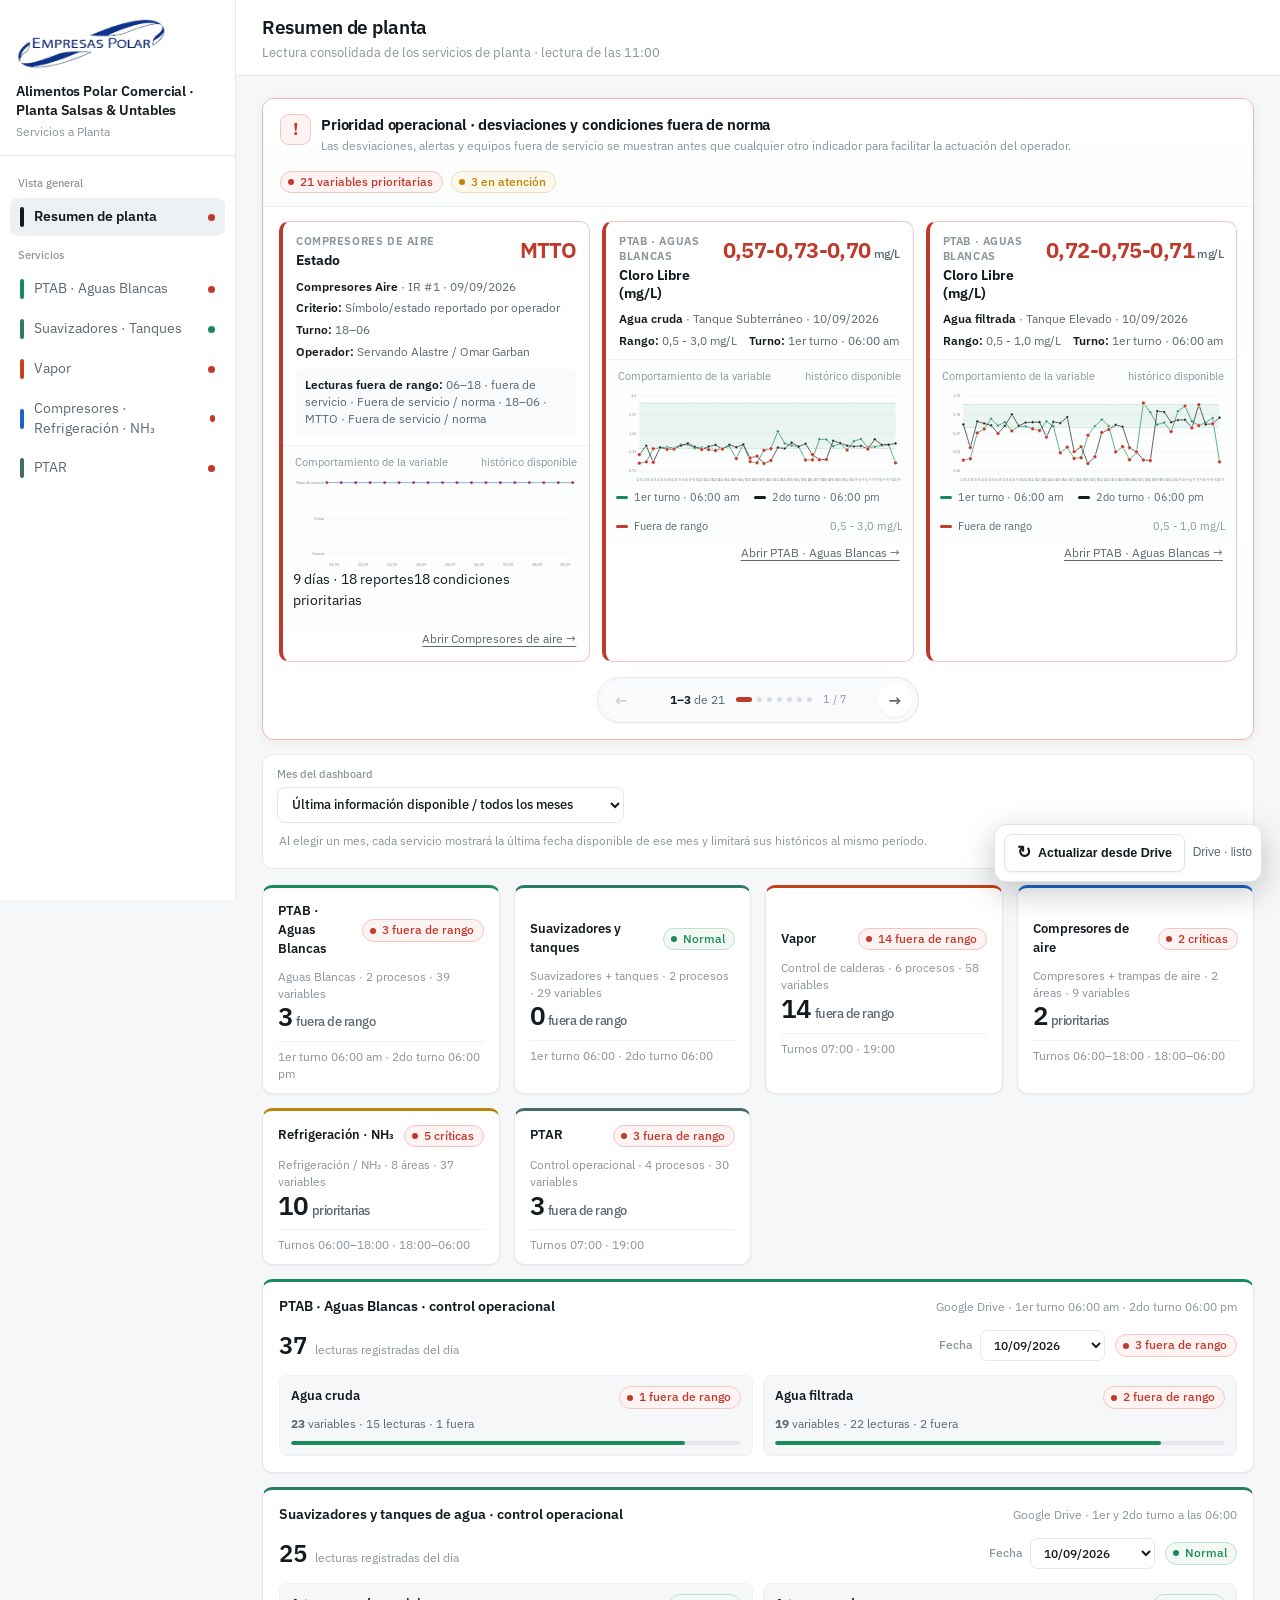
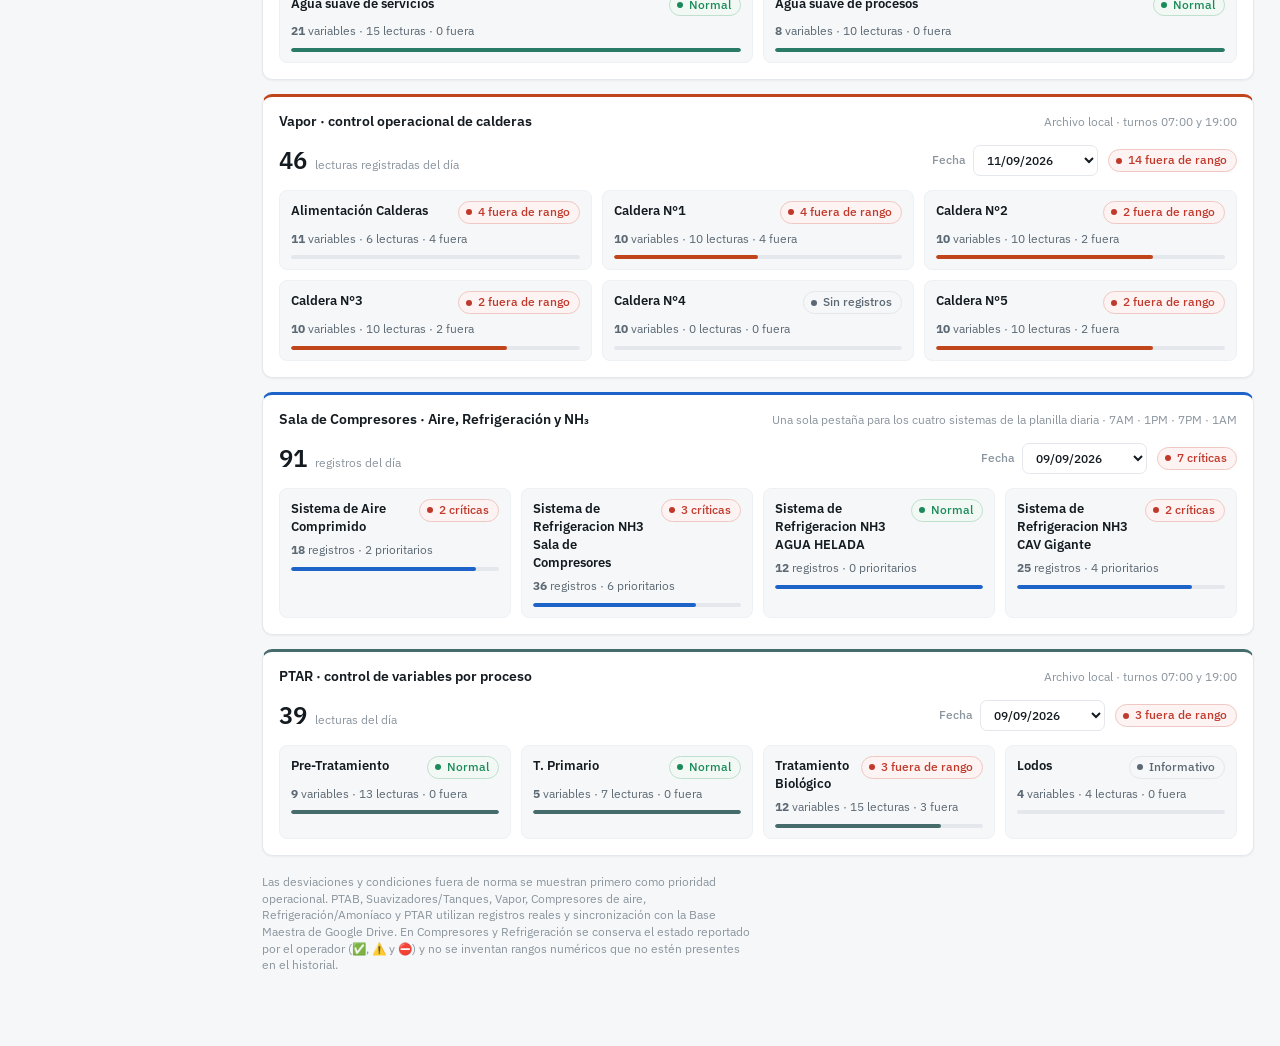
==== index.html @ 93d8f985 "Add files via upload" ====
<!DOCTYPE html>
<html lang="es">
<head>
<meta charset="utf-8">
<meta name="viewport" content="width=device-width, initial-scale=1">
<title>Servicios industriales · Alimentos Polar Planta 2</title>
<link rel="preconnect" href="https://fonts.googleapis.com">
<link rel="preconnect" href="https://fonts.gstatic.com" crossorigin>
<link href="https://fonts.googleapis.com/css2?family=IBM+Plex+Sans:wght@400;500;600;700&display=swap" rel="stylesheet">
<link rel="stylesheet" href="estilos.css?v=20260924-v7">

<style id="drive-refresh-critical">
#drive-refresh-floating{position:fixed!important;right:18px!important;bottom:18px!important;z-index:2147483647!important;display:flex!important;align-items:center!important;gap:8px!important;background:#fff!important;border:1px solid #dfe5ea!important;border-radius:12px!important;padding:9px!important;box-shadow:0 10px 32px rgba(0,0,0,.22)!important;font-family:Arial,sans-serif!important}
#drive-refresh-floating #drive-refresh-btn{display:inline-flex!important;visibility:visible!important;opacity:1!important;align-items:center!important;gap:7px!important;border:1px solid #dfe5ea!important;background:#fff!important;border-radius:8px!important;padding:9px 12px!important;cursor:pointer!important;font-weight:700!important;color:#131A20!important}
#drive-refresh-floating #drive-refresh-status{display:inline-block!important;visibility:visible!important;opacity:1!important;font-size:12px!important;color:#5C6873!important;max-width:220px!important}
@media(max-width:760px){#drive-refresh-floating{right:10px!important;bottom:10px!important}#drive-refresh-floating #drive-refresh-status{display:none!important}}
</style>
</head>
<body>

<div class="app">
  <!-- Riel de navegación -->
  <aside class="rail">
    <div class="brand">
      <img class="logo" src="[data-uri]" alt="Empresas Polar" width="150">
      <div>
        <h1>Alimentos Polar Comercial · Planta Salsas & Untables</h1>
        <p>Servicios a Planta</p>
      </div>
    </div>
    <nav class="nav" role="tablist" aria-label="Servicios de planta">
      <div class="nav-h">Vista general</div>
      <button class="tab" role="tab" id="t-resumen" aria-controls="v-resumen" aria-selected="true" data-tab="resumen" style="--k:#131A20">
        <span class="dot"></span>Resumen de planta<span class="st" data-tabst="resumen"></span>
      </button>
      <div class="nav-h">Servicios</div>
      <button class="tab" role="tab" id="t-ptab" aria-controls="v-ptab" aria-selected="false" data-tab="ptab" style="--k:var(--agua)">
        <span class="dot"></span>PTAB · Aguas Blancas<span class="st" data-tabst="ptab"></span>
      </button>
      <button class="tab" role="tab" id="t-suav" aria-controls="v-suav" aria-selected="false" data-tab="suav" style="--k:var(--suav)">
        <span class="dot"></span>Suavizadores · Tanques<span class="st" data-tabst="suav"></span>
      </button>
      <button class="tab" role="tab" id="t-vapor" aria-controls="v-vapor" aria-selected="false" data-tab="vapor" style="--k:var(--vapor)">
        <span class="dot"></span>Vapor<span class="st" data-tabst="vapor"></span>
      </button>
      <button class="tab" role="tab" id="t-aire" aria-controls="v-aire" aria-selected="false" data-tab="aire" style="--k:var(--aire)">
        <span class="dot"></span>Compresores · Refrigeración · NH₃<span class="st" data-tabst="aire"></span>
      </button>
<button class="tab" role="tab" id="t-ptar" aria-controls="v-ptar" aria-selected="false" data-tab="ptar" style="--k:var(--ptar)">
        <span class="dot"></span>PTAR<span class="st" data-tabst="ptar"></span>
      </button>
    </nav>
  </aside>

  <!-- Contenido -->
  <div class="main">
    <header class="top">
      <div>
        <h2 id="view-title">Resumen de planta</h2>
        <div class="sub" id="view-sub"></div>
      </div>
</header>

    <!-- ======= RESUMEN ======= -->
    <section class="view" id="v-resumen" role="tabpanel" aria-labelledby="t-resumen">
      <div class="priority-zone mb" id="priority-resumen" aria-live="polite"></div>
      <div class="strip mb" id="strip"></div>


      <div class="card mb ptar-summary-card ptab-summary-card">
        <div class="card-h">
          <h3>PTAB · Aguas Blancas · control operacional</h3>
          <span class="note">Google Drive · 1er turno 06:00 am · 2do turno 06:00 pm</span>
        </div>
        <div class="card-b">
          <div class="ptar-summary-top">
            <div>
              <span class="ptar-summary-value tnum" data-ptab-summary-count>—</span>
              <span class="ptar-summary-label">lecturas registradas del día</span>
            </div>
            <div class="ptar-summary-actions">
              <label class="ptar-date-control">Fecha
                <select id="ptab-summary-date-select" aria-label="Fecha PTAB en resumen"></select>
              </label>
              <span class="pill idle" data-ptab-summary-pill><i></i>Sin registros</span>
            </div>
          </div>
          <div class="ptab-summary-grid" id="ptab-resumen-procesos"></div>
        </div>
      </div>


      <div class="card mb ptar-summary-card suav-summary-card">
        <div class="card-h">
          <h3>Suavizadores y tanques de agua · control operacional</h3>
          <span class="note">Google Drive · 1er y 2do turno a las 06:00</span>
        </div>
        <div class="card-b">
          <div class="ptar-summary-top">
            <div>
              <span class="ptar-summary-value tnum" data-suav-summary-count>—</span>
              <span class="ptar-summary-label">lecturas registradas del día</span>
            </div>
            <div class="ptar-summary-actions">
              <label class="ptar-date-control">Fecha
                <select id="suav-summary-date-select" aria-label="Fecha de Suavizadores y Tanques en resumen"></select>
              </label>
              <span class="pill idle" data-suav-summary-pill><i></i>Sin registros</span>
            </div>
          </div>
          <div class="suav-summary-grid" id="suav-resumen-procesos"></div>
        </div>
      </div>

      <div class="card mb ptar-summary-card vapor-summary-card">
        <div class="card-h">
          <h3>Vapor · control operacional de calderas</h3>
          <span class="note">Archivo local · turnos 07:00 y 19:00</span>
        </div>
        <div class="card-b">
          <div class="ptar-summary-top">
            <div>
              <span class="ptar-summary-value tnum" data-vapor-summary-count>—</span>
              <span class="ptar-summary-label">lecturas registradas del día</span>
            </div>
            <div class="ptar-summary-actions">
              <label class="ptar-date-control">Fecha
                <select id="vapor-summary-date-select" aria-label="Fecha de Vapor en resumen"></select>
              </label>
              <span class="pill idle" data-vapor-summary-pill><i></i>Sin registros</span>
            </div>
          </div>
          <div class="vapor-summary-grid" id="vapor-resumen-procesos"></div>
        </div>
      </div>

      <div class="card mb ptar-summary-card wa-summary-card wa-aire-summary">
        <div class="card-h">
          <h3>Sala de Compresores · Aire, Refrigeración y NH₃</h3>
          <span class="note">Una sola pestaña para los cuatro sistemas de la planilla diaria · 7AM · 1PM · 7PM · 1AM</span>
        </div>
        <div class="card-b">
          <div class="ptar-summary-top">
            <div>
              <span class="ptar-summary-value tnum" data-aire-summary-count>—</span>
              <span class="ptar-summary-label">registros del día</span>
            </div>
            <div class="ptar-summary-actions">
              <label class="ptar-date-control">Fecha
                <select id="aire-summary-date-select" aria-label="Fecha de Compresores de aire en resumen"></select>
              </label>
              <span class="pill idle" data-aire-summary-pill><i></i>Sin registros</span>
            </div>
          </div>
          <div class="wa-summary-grid" id="aire-resumen-procesos"></div>
        </div>
      </div>


      <div class="card mb ptar-summary-card">
        <div class="card-h">
          <h3>PTAR · control de variables por proceso</h3>
          <span class="note">Archivo local · turnos 07:00 y 19:00</span>
        </div>
        <div class="card-b">
          <div class="ptar-summary-top">
            <div>
              <span class="ptar-summary-value tnum" data-ptar-summary-count>—</span>
              <span class="ptar-summary-label">lecturas del día</span>
            </div>
            <div class="ptar-summary-actions">
              <label class="ptar-date-control">Fecha
                <select id="ptar-summary-date-select" aria-label="Fecha PTAR en resumen"></select>
              </label>
              <span class="pill idle" data-ptar-summary-pill><i></i>Sin registros</span>
            </div>
          </div>
          <div class="ptar-summary-grid" id="ptar-resumen-procesos"></div>
        </div>
      </div>


      <p class="foot-note">Las desviaciones y condiciones fuera de norma se muestran primero como prioridad operacional. PTAB, Suavizadores/Tanques, Vapor, Compresores de aire, Refrigeración/Amoníaco y PTAR utilizan registros reales y sincronización con la Base Maestra de Google Drive. En Compresores y Refrigeración se conserva el estado reportado por el operador (✅, ⚠️ y ⛔) y no se inventan rangos numéricos que no estén presentes en el historial.</p>
    </section>

    <!-- ======= PTAB · AGUAS BLANCAS ======= -->
    <section class="view ptab-real-theme" id="v-ptab" role="tabpanel" aria-labelledby="t-ptab" hidden>
      <div class="priority-zone mb" id="priority-ptab" aria-live="polite"></div>

      <div class="ptar-date-strip mb">
        <label class="ptar-date-control">Fecha a visualizar
          <select id="ptab-date-select" aria-label="Fecha de operación PTAB"></select>
        </label>
        <label class="ptab-file-btn" for="ptab-excel-input">Cargar Excel PTAB</label>
        <input id="ptab-excel-input" type="file" accept=".xlsx,application/vnd.openxmlformats-officedocument.spreadsheetml.sheet" hidden>
      </div>

      <div class="ptar-kpi-grid mb" id="ptab-kpis-proceso"></div>

      <div class="ptar-history-intro mb">
        <div>
          <h3>Gráficas de PTAB por proceso, equipo y variable</h3>
          <p>La lectura diaria utiliza la fecha seleccionada. El histórico muestra todos los días disponibles para Agua cruda y Agua filtrada. Cuando una celda contiene varias lecturas de cloro, la tabla conserva la serie original y la gráfica utiliza su promedio.</p>
        </div>
        <span class="ptar-history-key"><i></i>Fuera de rango</span>
      </div>

      <div class="ptar-chart-process-list mb" id="ptab-graficas-procesos"></div>

      <div class="grid g-2 mb">
        <div class="card">
          <div class="card-h">
            <h3>Desviaciones del día seleccionado</h3>
            <span class="note" id="ptab-desv-count">—</span>
          </div>
          <div class="card-b" id="ptab-desviaciones"></div>
        </div>
      </div>

      <div class="ptar-process-list" id="ptab-procesos"></div>
    </section>

    <!-- ======= SUAVIZADORES Y TANQUES DE AGUA ======= -->
    <section class="view suav-theme" id="v-suav" role="tabpanel" aria-labelledby="t-suav" hidden>
      <div class="priority-zone mb" id="priority-suav" aria-live="polite"></div>
      <div class="suav-date-strip mb">
        <label class="ptar-date-control">Fecha a visualizar
          <select id="suav-date-select" aria-label="Fecha de operación Suavizadores y Tanques"></select>
        </label>
        <label class="suav-file-btn" for="suav-excel-input">Cargar Excel Suavizadores</label>
        <input id="suav-excel-input" type="file" accept=".xlsx,application/vnd.openxmlformats-officedocument.spreadsheetml.sheet" hidden>
      </div>

      <div class="suav-kpi-grid mb" id="suav-kpis-proceso"></div>

      <div class="ptar-history-intro mb">
        <div>
          <h3>Gráficas de suavizadores y tanques por proceso, equipo y variable</h3>
          <p>La lectura diaria usa la fecha seleccionada. El histórico muestra todos los días con registro del archivo. Para lecturas múltiples de pH o ClO₂, la gráfica utiliza el promedio y la tabla conserva los valores originales.</p>
        </div>
        <span class="ptar-history-key"><i></i>Fuera de rango</span>
      </div>
      <div class="ptar-chart-process-list mb" id="suav-graficas-procesos"></div>

      <div class="grid g-2 mb">
        <div class="card">
          <div class="card-h">
            <h3>Desviaciones del día seleccionado</h3>
            <span class="note" id="suav-desv-count">—</span>
          </div>
          <div class="card-b" id="suav-desviaciones"></div>
        </div>
      </div>

      <div class="ptar-process-list" id="suav-procesos"></div>
    </section>


    <!-- ======= VAPOR ======= -->
    <section class="view vapor-theme" id="v-vapor" role="tabpanel" aria-labelledby="t-vapor" hidden>
      <div class="priority-zone mb" id="priority-vapor" aria-live="polite"></div>
      <div class="vapor-date-strip mb">
        <label class="ptar-date-control">Fecha a visualizar
          <select id="vapor-date-select" aria-label="Fecha de operación Vapor"></select>
        </label>
        <label class="vapor-file-btn" for="vapor-excel-input">Cargar Excel Vapor</label>
        <input id="vapor-excel-input" type="file" accept=".xlsx,application/vnd.openxmlformats-officedocument.spreadsheetml.sheet" hidden>
      </div>

      <div class="vapor-kpi-grid mb" id="vapor-kpis-proceso"></div>

      <div class="vapor-history-intro mb">
        <div>
          <h3>Gráficas de Vapor por proceso y variable</h3>
          <p>La lectura diaria usa la fecha seleccionada. El histórico muestra los registros reales disponibles del 08/09/2026 y 09/09/2026, con las desviaciones resaltadas.</p>
        </div>
        <span class="vapor-history-key"><i></i>Fuera de rango</span>
      </div>
      <div class="ptar-chart-process-list mb" id="vapor-graficas-procesos"></div>

      <div class="grid g-2 mb">
        <div class="card">
          <div class="card-h">
            <h3>Desviaciones del día seleccionado</h3>
            <span class="note" id="vapor-desv-count">—</span>
          </div>
          <div class="card-b" id="vapor-desviaciones"></div>
        </div>
      </div>

      <div class="ptar-process-list" id="vapor-procesos"></div>
    </section>


    <!-- ======= COMPRESORES DE AIRE ======= -->
    <section class="view wa-theme wa-aire-theme" id="v-aire" role="tabpanel" aria-labelledby="t-aire" hidden>
      <div class="priority-zone mb" id="priority-aire" aria-live="polite"></div>

      <div class="ptar-date-strip mb">
        <label class="ptar-date-control">Fecha a visualizar
          <select id="aire-date-select" aria-label="Fecha de reportes de Compresores de aire"></select>
        </label>
        <label class="wa-file-btn wa-aire-file-btn" for="aire-excel-input">Añadir planilla Sala de Compresores</label>
        <input id="aire-excel-input" type="file" accept=".xlsx,application/vnd.openxmlformats-officedocument.spreadsheetml.sheet" hidden>
      </div>

      <div class="ptar-kpi-grid mb" id="aire-kpis-proceso"></div>

      <div class="ptar-history-intro mb">
        <div>
          <h3>Sala de Compresores · comportamiento operacional</h3>
          <p>La misma planilla diaria alimenta cuatro sistemas: Sistema de Aire Comprimido, Sistema de Refrigeracion NH3 Sala de Compresores, Sistema de Refrigeracion NH3 AGUA HELADA y Sistema de Refrigeracion NH3 CAV Gigante. Todos se muestran aquí dentro de una sola pestaña.</p>
        </div>
        <span class="wa-history-key"><i class="ok"></i>Normal <i class="warn"></i>Alerta <i class="crit"></i>Fuera de servicio</span>
      </div>

      <div class="ptar-chart-process-list mb" id="aire-graficas-procesos"></div>

      <div class="grid g-2 mb">
        <div class="card">
          <div class="card-h">
            <h3>Desviaciones del día seleccionado</h3>
            <span class="note" id="aire-desv-count">—</span>
          </div>
          <div class="card-b" id="aire-desviaciones"></div>
        </div>
      </div>

      <div class="ptar-process-list" id="aire-procesos"></div>
    </section>

    <!-- ======= REFRIGERACIÓN Y AMONÍACO ======= -->
    <section class="view wa-theme wa-frio-theme" id="v-frio" role="tabpanel" aria-labelledby="t-aire" hidden>
      <div class="priority-zone mb" id="priority-frio" aria-live="polite"></div>

      <div class="ptar-date-strip mb">
        <label class="ptar-date-control">Fecha a visualizar
          <select id="frio-date-select" aria-label="Fecha de reportes de Refrigeración y amoníaco"></select>
        </label>
</div>

      <div class="ptar-kpi-grid mb" id="frio-kpis-proceso"></div>

      <div class="ptar-history-intro mb">
        <div>
          <h3>Refrigeración y amoníaco · comportamiento operacional</h3>
          <p>Incluye Compresores NH₃, Banco de Hielo, Cavas, Cava Gigante, Fraccionamiento, UMAS Margarina, Condensadores/Evaporativos e inventario de NH₃ en cilindros. Los estados de atención se conservan tal como fueron reportados por los operadores. Los reportes sin fecha operativa exacta se conservan en el Excel fuente, pero no se ubican en la línea temporal del dashboard.</p>
        </div>
        <span class="wa-history-key"><i class="ok"></i>Normal <i class="warn"></i>Alerta <i class="crit"></i>Fuera de servicio</span>
      </div>

      <div class="ptar-chart-process-list mb" id="frio-graficas-procesos"></div>

      <div class="grid g-2 mb">
        <div class="card">
          <div class="card-h">
            <h3>Desviaciones del día seleccionado</h3>
            <span class="note" id="frio-desv-count">—</span>
          </div>
          <div class="card-b" id="frio-desviaciones"></div>
        </div>
      </div>

      <div class="ptar-process-list" id="frio-procesos"></div>
    </section>

    <!-- ======= PTAR ======= -->
    <section class="view ptar-theme" id="v-ptar" role="tabpanel" aria-labelledby="t-ptar" hidden>
      <div class="priority-zone mb" id="priority-ptar" aria-live="polite"></div>
      <div class="ptar-date-strip mb">
        <label class="ptar-date-control">Fecha a visualizar
          <select id="ptar-date-select" aria-label="Fecha de operación PTAR"></select>
        </label>
        <label class="ptar-file-btn" for="ptar-excel-input">Cargar Excel PTAR</label>
        <input id="ptar-excel-input" type="file" accept=".xlsx,application/vnd.openxmlformats-officedocument.spreadsheetml.sheet" hidden>
      </div>

      <div class="ptar-kpi-grid mb" id="ptar-kpis-proceso"></div>

      <div class="ptar-history-intro mb">
        <div>
          <h3>Gráficas de PTAR por proceso y variable</h3>
          <p>La lectura diaria usa la fecha seleccionada. Debajo, cada variable posee su propia gráfica con todos los días en los que existe registro en el archivo.</p>
        </div>
        <span class="ptar-history-key"><i></i>Fuera de rango</span>
      </div>
      <div class="ptar-chart-process-list mb" id="ptar-graficas-procesos"></div>

      <div class="grid g-2 mb">
        <div class="card">
          <div class="card-h">
            <h3>Desviaciones del día seleccionado</h3>
            <span class="note" id="ptar-desv-count">—</span>
          </div>
          <div class="card-b" id="ptar-desviaciones"></div>
        </div>
      </div>

      <div class="ptar-process-list" id="ptar-procesos"></div>
    </section>
  </div>
</div>


<!-- Botón fijo: fuera de .top-r porque .top-r está oculto por diseño -->
<div id="drive-refresh-floating" aria-label="Sincronización Google Drive">
  <button type="button" id="drive-refresh-btn" class="drive-refresh-btn" title="Volver a leer todos los servicios desde Google Drive">
    <span class="drive-refresh-icon" aria-hidden="true">↻</span>
    <span class="drive-refresh-label">Actualizar desde Drive</span>
  </button>
  <span id="drive-refresh-status" class="drive-refresh-status" aria-live="polite">Drive · listo</span>
</div>
<script src="aire_fallback.js?v=20260924-v7"></script>
<script src="nh3_fallback.js?v=20260924-v7"></script>
<script src="ptab_fallback.js?v=20260924-v7"></script>
<script src="ptar_fallback.js?v=20260924-v7"></script>
<script src="vapor_fallback.js?v=20260924-v7"></script>
<script src="suav_fallback.js?v=20260924-v7"></script>
<script src="config.js?v=20260924-v7"></script>
<script src="app.js?v=20260924-v7"></script>
</body>
</html>
---- estilos.css ----
/* =========================================================
   Dashboard de servicios industriales · hoja de estilos
   ========================================================= */
:root{
  --canvas:#F5F7F8;
  --panel:#FFFFFF;
  --ink:#131A20;
  --ink-2:#5C6873;
  --ink-3:#8B959E;
  --line:#E4E8EC;
  --line-2:#EEF1F4;

  /* Acentos por servicio: código de identificación de tuberías */
  --agua:#1B8A5A;
  --suav:#2A7A68;
  --vapor:#C0451B;
  --aire:#1E63C8;
  --nh3:#B8860B;
  --ptar:#456B6B;

  --ok:#1B8A5A;
  --warn:#C08307;
  --crit:#C0392B;

  --r:10px;
  --sh:0 1px 2px rgba(19,26,32,.05);
}

*{box-sizing:border-box}
html,body{margin:0;padding:0}
body{
  background:var(--canvas);
  color:var(--ink);
  font-family:'IBM Plex Sans',-apple-system,BlinkMacSystemFont,'Segoe UI',Roboto,Helvetica,Arial,sans-serif;
  font-size:14px;
  line-height:1.45;
  -webkit-font-smoothing:antialiased;
}
button{font:inherit;color:inherit}
table{border-collapse:collapse;width:100%}
.tnum{font-variant-numeric:tabular-nums}

/* ---------- Estructura ---------- */
.app{display:grid;grid-template-columns:236px 1fr;min-height:100vh}

.rail{
  background:var(--panel);
  border-right:1px solid var(--line);
  display:flex;flex-direction:column;
  position:sticky;top:0;height:100vh;
}
.brand{padding:18px 16px 15px;border-bottom:1px solid var(--line)}
.brand h1{margin:0;font-size:13.5px;font-weight:600;letter-spacing:-.005em}
.brand p{margin:2px 0 0;font-size:12px;color:var(--ink-3)}
.logo{display:block;width:150px;max-width:100%;height:auto;margin-bottom:13px}
.mark{display:flex;align-items:center;gap:9px;margin-bottom:9px}
.mark span{width:9px;height:9px;border-radius:2px;display:block}
.mark span:nth-child(1){background:var(--agua)}
.mark span:nth-child(2){background:var(--vapor)}
.mark span:nth-child(3){background:var(--aire)}
.mark span:nth-child(4){background:var(--nh3)}
.mark span:nth-child(5){background:var(--ptar)}

.nav{padding:10px 10px 16px;overflow-y:auto;flex:1}
.nav-h{font-size:11px;color:var(--ink-3);padding:10px 8px 6px;font-weight:500}
.tab{
  width:100%;display:flex;align-items:center;gap:10px;
  padding:9px 10px;margin-bottom:2px;
  background:none;border:0;border-radius:8px;cursor:pointer;
  text-align:left;font-size:13.5px;color:var(--ink-2);
}
.tab:hover{background:var(--line-2);color:var(--ink)}
.tab[aria-selected="true"]{background:#EDF1F4;color:var(--ink);font-weight:600}
.tab .dot{width:4px;height:20px;border-radius:2px;background:var(--k,#C9CFD5);flex:0 0 auto}
.tab .st{margin-left:auto;width:7px;height:7px;border-radius:50%;background:var(--ok)}
.tab .st.warn{background:var(--warn)}
.tab .st.crit{background:var(--crit)}
.tab .st.idle{background:var(--ink-3)}
.tab:focus-visible{outline:2px solid var(--aire);outline-offset:2px}

.rail-foot{padding:12px 16px;border-top:1px solid var(--line);font-size:11.5px;color:var(--ink-3)}

.main{min-width:0}
.top{
  background:var(--panel);border-bottom:1px solid var(--line);
  padding:14px 26px;display:flex;align-items:center;gap:16px;flex-wrap:wrap;
  position:sticky;top:0;z-index:20;
}
.top h2{margin:0;font-size:19px;font-weight:600;letter-spacing:-.015em}
.top .sub{font-size:12.5px;color:var(--ink-3);margin-top:1px}
.top-r{margin-left:auto;display:flex;align-items:center;gap:12px;flex-wrap:wrap}

/* Selector de ronda */
.rondas{display:flex;background:var(--canvas);border:1px solid var(--line);border-radius:9px;padding:3px}
.rondas[hidden]{display:none}
.rondas button{
  background:none;border:0;padding:6px 14px;border-radius:6px;cursor:pointer;
  font-size:13px;color:var(--ink-2);display:flex;flex-direction:column;align-items:center;line-height:1.2;
}
.rondas button b{font-weight:600;font-variant-numeric:tabular-nums}
.rondas button span{font-size:10.5px;color:var(--ink-3)}
.rondas button[aria-pressed="true"]{background:var(--panel);color:var(--ink);box-shadow:var(--sh)}
.rondas button[aria-pressed="true"] span{color:var(--ink-2)}
.rondas button:focus-visible{outline:2px solid var(--aire);outline-offset:1px}
.stamp{font-size:12px;color:var(--ink-3);max-width:190px}

.view{padding:22px 26px 60px;max-width:1560px}
.view[hidden]{display:none}

/* ---------- Piezas ---------- */
.card{background:var(--panel);border:1px solid var(--line);border-radius:var(--r);box-shadow:var(--sh)}
.card-h{padding:14px 16px 0;display:flex;align-items:baseline;gap:10px;flex-wrap:wrap}
.card-h h3{margin:0;font-size:14px;font-weight:600}
.card-h .note{font-size:12px;color:var(--ink-3);margin-left:auto}
.card-b{padding:12px 16px 16px}

.grid{display:grid;gap:14px}
.g-kpi{grid-template-columns:repeat(auto-fit,minmax(186px,1fr))}
.g-2{grid-template-columns:repeat(auto-fit,minmax(380px,1fr))}
.g-3{grid-template-columns:repeat(auto-fit,minmax(300px,1fr))}
.g-side{grid-template-columns:minmax(0,2fr) minmax(300px,1fr)}
@media (max-width:1080px){.g-side{grid-template-columns:1fr}}
.mb{margin-bottom:14px}

/* Tira de servicios */
.strip{display:grid;grid-template-columns:repeat(auto-fit,minmax(212px,1fr));gap:14px}
.svc{background:var(--panel);border:1px solid var(--line);border-radius:var(--r);box-shadow:var(--sh);
  padding:14px 15px 10px;border-top:3px solid var(--k);cursor:pointer;text-align:left;width:100%}
.svc:hover{border-color:#D3DAE0}
.svc:focus-visible{outline:2px solid var(--aire);outline-offset:2px}
.svc .n{display:flex;align-items:center;gap:8px;font-size:13px;font-weight:600}
.svc .lbl{font-size:11.5px;color:var(--ink-3);margin:10px 0 0}
.svc .v{font-size:26px;font-weight:600;letter-spacing:-.02em;line-height:1.15}
.svc .v small{font-size:12.5px;font-weight:500;color:var(--ink-2);margin-left:3px}
.svc .spark{margin-top:6px;height:34px}
.svc .svc-meta{margin-top:9px;font-size:11.5px;color:var(--ink-3);border-top:1px solid var(--line-2);padding-top:7px}

/* KPI */
.kpi{background:var(--panel);border:1px solid var(--line);border-radius:var(--r);padding:13px 14px;box-shadow:var(--sh)}
.kpi .lbl{font-size:12px;color:var(--ink-2);display:flex;align-items:center;gap:7px;min-height:34px}
.kpi .v{font-size:24px;font-weight:600;letter-spacing:-.02em;margin-top:4px}
.kpi .v small{font-size:12px;font-weight:500;color:var(--ink-2);margin-left:4px}
.kpi .rng{font-size:11.5px;color:var(--ink-3);margin-top:3px}
.kpi .delta{font-size:11.5px;margin-top:6px;padding-top:6px;border-top:1px solid var(--line-2);color:var(--ink-2)}
.kpi .delta b{font-weight:600;font-variant-numeric:tabular-nums}
.kpi .delta.up b{color:var(--vapor)}
.kpi .delta.down b{color:var(--aire)}

.pill{display:inline-flex;align-items:center;gap:6px;font-size:11.5px;font-weight:500;
  padding:2px 9px 2px 7px;border-radius:999px;border:1px solid;white-space:nowrap}
.pill i{width:6px;height:6px;border-radius:50%;background:currentColor;display:block}
.pill.ok{color:var(--ok);border-color:#BFE0CE;background:#F2F9F5}
.pill.warn{color:var(--warn);border-color:#EBDCB4;background:#FDF8EC}
.pill.crit{color:var(--crit);border-color:#EFC8C3;background:#FDF3F2}
.pill.idle{color:var(--ink-2);border-color:var(--line);background:var(--canvas)}

/* Gráficas */
.chart{position:relative;width:100%}
.chart svg{display:block;width:100%}
.tip{position:absolute;pointer-events:none;background:var(--panel);border:1px solid var(--line);
  border-radius:8px;box-shadow:0 6px 18px rgba(19,26,32,.11);padding:8px 10px;font-size:12px;
  opacity:0;transition:opacity .1s;min-width:132px;z-index:5}
.tip .t{color:var(--ink-3);font-size:11px;margin-bottom:4px}
.tip .r{display:flex;align-items:center;gap:7px;justify-content:space-between}
.tip .r b{font-weight:600;font-variant-numeric:tabular-nums}
.tip .r span{display:flex;align-items:center;gap:6px;color:var(--ink-2)}
.tip .r i{width:7px;height:2.5px;border-radius:2px;display:block}
.legend{display:flex;gap:14px;flex-wrap:wrap;font-size:12px;color:var(--ink-2);padding:2px 0 8px}
.legend i{width:10px;height:3px;border-radius:2px;display:inline-block;margin-right:6px;vertical-align:middle}

/* Tablas */
.tbl{font-size:13px}
.tbl th{text-align:left;font-weight:500;color:var(--ink-3);font-size:11.5px;
  padding:0 10px 8px 0;border-bottom:1px solid var(--line)}
.tbl th.num{text-align:right;padding-right:0}
.tbl td{padding:10px 10px 10px 0;border-bottom:1px solid var(--line-2)}
.tbl tr:last-child td{border-bottom:0}
.tbl td:first-child{font-weight:600}
.tbl .num{text-align:right;padding-right:0;font-variant-numeric:tabular-nums}

/* Alarmas */
.alarm{display:flex;gap:11px;padding:11px 0;border-bottom:1px solid var(--line-2);align-items:flex-start}
.alarm:last-child{border-bottom:0}
.alarm .bar{width:3px;border-radius:2px;background:var(--k);align-self:stretch;flex:0 0 auto}
.alarm .msg{font-size:13px}
.alarm .meta{font-size:11.5px;color:var(--ink-3);margin-top:2px}
.alarm time{margin-left:auto;font-size:11.5px;color:var(--ink-3);white-space:nowrap;padding-left:8px}
.empty{padding:22px 0;text-align:center;color:var(--ink-3);font-size:13px}

/* Detectores NH3 */
.det{display:grid;grid-template-columns:repeat(auto-fit,minmax(158px,1fr));gap:10px}
.sensor{border:1px solid var(--line);border-radius:8px;padding:11px 12px;background:var(--panel)}
.sensor .n{display:flex;align-items:center;gap:8px}
.sensor .n strong{font-size:12.5px}
.sensor .loc{font-size:12px;color:var(--ink-2);min-height:32px}
.sensor .ppm{font-size:21px;font-weight:600;letter-spacing:-.02em}
.sensor .ppm small{font-size:11.5px;color:var(--ink-2);font-weight:500;margin-left:3px}
.sensor .bar{height:4px;border-radius:2px;background:var(--line);margin-top:8px;overflow:hidden}
.sensor .bar i{display:block;height:100%;background:var(--ok);border-radius:2px}
.sensor.warn .bar i{background:var(--warn)}
.sensor.crit{border-color:#EFC8C3;background:#FDF7F6}
.sensor.crit .bar i{background:var(--crit)}
.thr{font-size:11.5px;color:var(--ink-3);margin-top:10px}

/* Líneas de producción */
.line-row{display:flex;align-items:center;gap:12px;padding:12px 0;border-bottom:1px solid var(--line-2)}
.line-row:last-child{border-bottom:0}
.line-row .nm{font-weight:600;font-size:13.5px;min-width:118px}
.line-row .meter{flex:1;height:6px;background:var(--line-2);border-radius:3px;overflow:hidden;min-width:80px}
.line-row .meter i{display:block;height:100%;background:var(--ink);border-radius:3px}
.line-row .pc{font-size:13px;font-variant-numeric:tabular-nums;min-width:44px;text-align:right}

.foot-note{font-size:11.5px;color:var(--ink-3);margin-top:18px;max-width:70ch}


/* ---------- PTAR · control por procesos ---------- */
.ptar-summary-card{border-top:3px solid var(--ptar)}
.ptar-summary-top{display:flex;align-items:center;gap:14px;justify-content:space-between;margin-bottom:12px}
.ptar-summary-value{font-size:24px;font-weight:600;letter-spacing:-.02em}
.ptar-summary-label{font-size:12px;color:var(--ink-3);margin-left:6px}
.ptar-summary-grid{display:grid;grid-template-columns:repeat(4,minmax(150px,1fr));gap:10px}
.ptar-summary-process{border:1px solid var(--line-2);border-radius:8px;padding:10px 11px;background:var(--canvas)}
.ptar-summary-process-h{display:flex;align-items:flex-start;gap:8px;justify-content:space-between}
.ptar-summary-process-h strong{font-size:12.5px;font-weight:600}
.ptar-summary-process-v{font-size:11.5px;color:var(--ink-2);margin-top:7px}
.ptar-progress{height:4px;background:var(--line);border-radius:3px;overflow:hidden;margin-top:8px}
.ptar-progress i{display:block;height:100%;background:var(--ptar);border-radius:3px}

.g-4{grid-template-columns:repeat(4,minmax(180px,1fr))}
.ptar-meta-grid{display:grid;grid-template-columns:repeat(4,minmax(150px,1fr));gap:10px}
.ptar-meta{border-right:1px solid var(--line-2);padding:4px 12px}
.ptar-meta:first-child{padding-left:0}
.ptar-meta:last-child{border-right:0}
.ptar-meta b{display:block;font-size:25px;line-height:1.15;letter-spacing:-.02em;font-weight:600}
.ptar-meta span{display:block;font-size:11.5px;color:var(--ink-3);margin-top:3px}
.ptar-process-kpi .ptar-progress{margin-top:10px}
.ptar-process-list{display:grid;gap:14px}
.ptar-process-card{overflow:hidden}
.ptar-process-card .card-h{padding-bottom:12px;border-bottom:1px solid var(--line-2)}
.ptar-process-card .card-h .pill{margin-left:0}
.ptar-table-wrap{overflow-x:auto;padding-top:0}
.ptar-table{min-width:820px}
.ptar-table th{white-space:nowrap;padding-top:12px}
.ptar-table td{vertical-align:top}
.ptar-table td:first-child{font-weight:400}
.ptar-table .ptar-puesto{font-weight:600 !important}
.ptar-table .ptar-puesto{width:22%;background:#FAFBFC;color:var(--ink);font-weight:600;border-right:1px solid var(--line-2)}
.ptar-table td:nth-child(2){width:29%}
.ptar-table .ptar-rango{width:17%;font-weight:500;color:var(--ink-2);white-space:nowrap}
.ptar-table .ptar-lectura{width:16%;font-weight:600}
.ptar-empty{color:var(--ink-3);font-weight:500}

/* ---------- Móvil ---------- */
@media (max-width:900px){
  .app{grid-template-columns:1fr}
  .rail{position:static;height:auto;border-right:0;border-bottom:1px solid var(--line)}
  .brand{padding:13px 16px 11px;border-bottom:0;display:flex;align-items:center;gap:13px}
  .logo{width:118px;margin-bottom:0;flex:0 0 auto}
  .brand h1{font-size:13px}
  .brand p{font-size:11.5px}
  .mark{margin-bottom:6px}
  .nav{display:flex;gap:6px;overflow-x:auto;padding:0 12px 10px;scrollbar-width:none}
  .nav::-webkit-scrollbar{display:none}
  .nav-h,.rail-foot{display:none}
  .tab{width:auto;white-space:nowrap;margin:0;padding:8px 12px;border:1px solid var(--line)}
  .tab .st{margin-left:4px}
  .top{padding:12px 16px}
  .top h2{font-size:17px}
  .top-r{margin-left:0;width:100%;gap:10px}
  .rondas{flex:1}
  .rondas button{flex:1;padding:6px 8px}
  .stamp{max-width:none;width:100%}
  .view{padding:16px 16px 48px}
  .g-2,.g-3,.g-4{grid-template-columns:1fr}
  .ptar-summary-grid,.ptar-meta-grid{grid-template-columns:1fr 1fr}
  .ptar-meta:nth-child(2){border-right:0}
  .ptar-meta{padding:8px 10px;border-bottom:1px solid var(--line-2)}
}
@media (max-width:560px){
  .ptar-summary-grid,.ptar-meta-grid{grid-template-columns:1fr}
  .ptar-meta{border-right:0}
  .ptar-summary-top{align-items:flex-start;flex-direction:column}
}

@media print{
  .rail,.rondas{display:none}
  .app{display:block}
  .card{break-inside:avoid}
}


/* ---------- PTAR · simulación 7 días / Excel ---------- */
.ptar-summary-actions{display:flex;align-items:center;gap:10px;flex-wrap:wrap;justify-content:flex-end}
.ptar-date-control{display:flex;align-items:center;gap:7px;font-size:11.5px;color:var(--ink-3);font-weight:500}
.ptar-date-control select{
  appearance:auto;background:var(--panel);border:1px solid var(--line);border-radius:7px;
  padding:6px 28px 6px 9px;font:inherit;color:var(--ink);font-variant-numeric:tabular-nums;
}
.ptar-date-control select:focus-visible{outline:2px solid var(--ptar);outline-offset:1px}

.ptar-toolbar{
  display:flex;align-items:center;gap:14px;justify-content:space-between;flex-wrap:wrap;
  padding-bottom:12px;margin-bottom:12px;border-bottom:1px solid var(--line-2)
}
.ptar-source{display:flex;align-items:center;gap:9px;flex-wrap:wrap}
.ptar-source-text{font-size:12px;color:var(--ink-2)}
.ptar-toolbar-actions{display:flex;align-items:center;gap:9px;flex-wrap:wrap}
.ptar-file-btn{
  display:inline-flex;align-items:center;justify-content:center;padding:7px 11px;
  border:1px solid #AFC3C3;border-radius:7px;background:#F4F8F8;color:#315858;
  font-size:12px;font-weight:600;cursor:pointer;white-space:nowrap
}
.ptar-file-btn:hover{background:#EAF2F2}
.ptar-file-btn:focus-visible{outline:2px solid var(--ptar);outline-offset:1px}
.ptar-source-note{
  margin:0 0 13px;padding:9px 10px;border-radius:7px;background:var(--canvas);
  color:var(--ink-3);font-size:11.5px
}

.ptar-history{display:grid;gap:9px}
.ptar-history-row{
  display:grid;grid-template-columns:82px minmax(130px,1fr) 150px;
  gap:10px;align-items:center;font-size:12px
}
.ptar-history-row.is-selected{
  background:#F1F6F6;margin:0 -8px;padding:7px 8px;border-radius:7px
}
.ptar-history-date{font-weight:600;font-variant-numeric:tabular-nums}
.ptar-history-meter{height:8px;background:var(--line-2);border-radius:5px;overflow:hidden}
.ptar-history-meter i{display:block;height:100%;background:var(--ptar);border-radius:5px}
.ptar-history-meta{text-align:right;color:var(--ink-2);font-variant-numeric:tabular-nums}
.ptar-history-meta b{color:var(--ink);font-weight:600}

.ptar-dev{display:flex;gap:10px;padding:10px 0;border-bottom:1px solid var(--line-2)}
.ptar-dev:last-child{border-bottom:0}
.ptar-dev .bar{width:3px;flex:0 0 auto;background:var(--warn);border-radius:2px}
.ptar-dev .body{min-width:0;flex:1}
.ptar-dev .title{font-size:12.5px;font-weight:600}
.ptar-dev .meta{font-size:11.5px;color:var(--ink-3);margin-top:2px}
.ptar-dev .obs{font-size:11.5px;color:var(--ink-2);margin-top:4px}
.ptar-dev time{font-size:11.5px;color:var(--ink-3);font-variant-numeric:tabular-nums;white-space:nowrap}

.ptar-table .ptar-lectura{border-left:1px solid var(--line-2)}
.ptar-table .ptar-lectura.ok{background:#F2F9F5;color:#155D3B}
.ptar-table .ptar-lectura.bad{background:#FDF3F2;color:var(--crit);font-weight:700}
.ptar-table .ptar-lectura.info{background:#FAFBFC;color:var(--ink-2)}
.ptar-cell-note{display:block;font-size:10.5px;color:var(--ink-3);font-weight:400;margin-top:2px}
.ptar-table tr.has-dev td:nth-child(2){color:var(--crit);font-weight:600}

@media (max-width:900px){
  .ptar-toolbar{align-items:flex-start}
  .ptar-toolbar-actions{width:100%}
  .ptar-history-row{grid-template-columns:72px minmax(100px,1fr)}
  .ptar-history-meta{grid-column:2;text-align:left;margin-top:-4px}
  .ptar-summary-actions{justify-content:flex-start;width:100%}
}

/* ---------- PTAR · selector de fecha + gráficas por proceso ---------- */
.ptar-date-strip{
  display:flex;justify-content:flex-end;align-items:center;min-height:42px;
}
.ptar-date-strip .ptar-date-control{
  background:var(--panel);border:1px solid var(--line);border-radius:9px;
  padding:7px 9px 7px 12px;box-shadow:var(--sh);color:var(--ink-2);
}
.ptar-date-strip .ptar-date-control select{min-width:138px}

.ptar-chart-process-list{display:grid;gap:14px}
.ptar-chart-process-card{overflow:hidden}
.ptar-chart-process-card .card-h{
  padding-bottom:12px;border-bottom:1px solid var(--line-2);align-items:center;
}
.ptar-chart-selector{
  margin-left:auto;display:flex;align-items:center;gap:8px;font-size:11.5px;
  color:var(--ink-3);font-weight:500;min-width:0;
}
.ptar-chart-selector select{
  max-width:330px;min-width:220px;background:var(--panel);border:1px solid var(--line);
  border-radius:7px;padding:6px 28px 6px 9px;font:inherit;color:var(--ink);
}
.ptar-chart-selector select:focus-visible{outline:2px solid var(--ptar);outline-offset:1px}
.ptar-chart-meta{
  display:flex;align-items:center;gap:9px;flex-wrap:wrap;margin-bottom:10px;
  color:var(--ink-3);font-size:11.5px;
}
.ptar-chart-meta strong{color:var(--ink-2);font-weight:600}
.ptar-chart-grid{display:grid;grid-template-columns:repeat(2,minmax(0,1fr));gap:14px}
.ptar-chart-panel{
  min-width:0;border:1px solid var(--line-2);border-radius:9px;background:#FAFBFC;
  padding:11px 12px 8px;
}
.ptar-chart-panel-h{display:flex;align-items:baseline;justify-content:space-between;gap:10px;flex-wrap:wrap;margin-bottom:2px}
.ptar-chart-panel h4{font-size:12.5px;font-weight:600;margin:0;color:var(--ink)}
.ptar-chart-panel .sub{font-size:11px;color:var(--ink-3)}
.ptar-process-chart{width:100%;min-height:230px;position:relative}
.ptar-process-chart svg{display:block;width:100%;height:auto;overflow:visible}
.ptar-chart-empty{display:flex;align-items:center;justify-content:center;min-height:220px;color:var(--ink-3);font-size:12px;text-align:center;padding:20px}
.ptar-chart-legend{display:flex;align-items:center;gap:14px;flex-wrap:wrap;font-size:11px;color:var(--ink-2);margin-top:2px}
.ptar-chart-legend span{display:inline-flex;align-items:center;gap:6px}
.ptar-chart-legend i{display:block;width:12px;height:3px;border-radius:2px;background:var(--k)}
.ptar-chart-range{margin-left:auto;color:var(--ink-3)}

@media (max-width:1050px){
  .ptar-chart-grid{grid-template-columns:1fr}
}
@media (max-width:900px){
  .ptar-date-strip{justify-content:flex-start}
  .ptar-chart-process-card .card-h{align-items:flex-start}
  .ptar-chart-selector{width:100%;margin-left:0;align-items:flex-start;flex-direction:column}
  .ptar-chart-selector select{width:100%;max-width:none;min-width:0}
}


/* ---------- VAPOR · control operacional desde Excel local ---------- */
.vapor-summary-card{border-top-color:var(--vapor)}
.vapor-summary-card .ptar-progress i,
.vapor-theme .ptar-progress i,
.vapor-theme .ptar-history-meter i{background:var(--vapor)}
.vapor-summary-grid{
  display:grid;
  grid-template-columns:repeat(3,minmax(180px,1fr));
  gap:10px;
}
.vapor-date-strip{
  display:flex;
  justify-content:flex-end;
  align-items:center;
  gap:9px;
  min-height:42px;
  flex-wrap:wrap;
}
.vapor-date-strip .ptar-date-control{
  background:var(--panel);
  border:1px solid var(--line);
  border-radius:9px;
  padding:7px 9px 7px 12px;
  box-shadow:var(--sh);
  color:var(--ink-2);
}
.vapor-theme .ptar-date-control select:focus-visible,
.vapor-summary-card .ptar-date-control select:focus-visible,
.vapor-theme .ptar-chart-selector select:focus-visible{
  outline:2px solid var(--vapor);
  outline-offset:1px;
}
.vapor-file-btn{
  display:inline-flex;
  align-items:center;
  justify-content:center;
  min-height:38px;
  padding:7px 12px;
  border:1px solid #D7B4A5;
  border-radius:9px;
  background:#FFF8F5;
  color:#8A3519;
  font-size:12px;
  font-weight:600;
  cursor:pointer;
  white-space:nowrap;
  box-shadow:var(--sh);
}
.vapor-file-btn:hover{background:#FFF1EB}
.vapor-file-btn:focus-visible{outline:2px solid var(--vapor);outline-offset:1px}
.vapor-kpi-grid{
  display:grid;
  grid-template-columns:repeat(3,minmax(220px,1fr));
  gap:14px;
}
.vapor-process-kpi{border-top:3px solid var(--vapor)}
.vapor-theme .ptar-history-row.is-selected{background:#FFF5F1}
.vapor-theme .ptar-chart-process-card{border-top:3px solid rgba(192,69,27,.65)}
.vapor-theme .ptar-chart-panel{background:#FFFCFA}
.vapor-table{min-width:860px}
.vapor-table td:nth-child(1){width:31%;font-weight:600}
.vapor-table td:nth-child(2){width:13%;color:var(--ink-2)}
.vapor-table .ptar-rango{width:20%}
.vapor-table th.num small{
  display:block;
  margin-top:2px;
  color:var(--ink-3);
  font-size:9.5px;
  font-weight:400;
  white-space:nowrap;
}
.vapor-theme .ptar-dev .bar{background:var(--crit)}
.vapor-theme .ptar-table tr.has-dev td:first-child{color:var(--crit);font-weight:700}
.vapor-theme .ptar-chart-range{color:var(--ink-3)}

@media (max-width:1100px){
  .vapor-summary-grid,.vapor-kpi-grid{grid-template-columns:repeat(2,minmax(180px,1fr))}
}
@media (max-width:900px){
  .vapor-date-strip{justify-content:flex-start}
  .vapor-kpi-grid{grid-template-columns:1fr}
}
@media (max-width:560px){
  .vapor-summary-grid{grid-template-columns:1fr}
  .vapor-date-strip .ptar-date-control{width:100%;justify-content:space-between}
  .vapor-date-strip .ptar-date-control select{min-width:150px}
  .vapor-file-btn{width:100%}
}


/* ---------- VAPOR · histórico completo por variable ---------- */
.vapor-history-intro{
  display:flex;
  align-items:flex-start;
  justify-content:space-between;
  gap:18px;
  flex-wrap:wrap;
  background:var(--panel);
  border:1px solid var(--line);
  border-left:4px solid var(--vapor);
  border-radius:var(--r);
  padding:14px 16px;
  box-shadow:var(--sh);
}
.vapor-history-intro h3{margin:0;font-size:14px;font-weight:600}
.vapor-history-intro p{margin:3px 0 0;color:var(--ink-3);font-size:11.5px;max-width:86ch}
.vapor-history-key{
  display:inline-flex;
  align-items:center;
  gap:7px;
  color:var(--ink-2);
  font-size:11.5px;
  white-space:normal;
}
.vapor-history-key i{
  width:9px;
  height:9px;
  border-radius:50%;
  background:var(--crit);
  display:block;
  flex:0 0 auto;
}
.vapor-process-charts>.card-h>div:first-child{min-width:0}
.vapor-process-chart-sub{
  display:block;
  margin-top:2px;
  color:var(--ink-3);
  font-size:11.5px;
}
.vapor-day-block{
  border-bottom:1px solid var(--line-2);
  padding-bottom:16px;
  margin-bottom:16px;
}
.vapor-day-panel{max-width:900px}
.vapor-all-history{min-width:0}
.vapor-all-history-h{
  display:flex;
  align-items:flex-start;
  justify-content:space-between;
  gap:16px;
  flex-wrap:wrap;
  margin-bottom:12px;
}
.vapor-all-history-h h4{
  margin:0;
  font-size:13.5px;
  font-weight:600;
}
.vapor-all-history-h p{
  margin:3px 0 0;
  color:var(--ink-3);
  font-size:11.5px;
  max-width:80ch;
}
.vapor-history-grid{
  display:grid;
  grid-template-columns:repeat(2,minmax(0,1fr));
  gap:12px;
}
.vapor-history-var-card{
  min-width:0;
  border:1px solid var(--line);
  border-radius:9px;
  background:#FFFCFA;
  padding:12px;
}
.vapor-history-var-card.has-history-dev{
  border-color:#E8B8AC;
  background:#FFF8F5;
  box-shadow:inset 3px 0 0 var(--crit);
}
.vapor-history-var-head{
  display:flex;
  align-items:flex-start;
  justify-content:space-between;
  gap:12px;
  flex-wrap:wrap;
  margin-bottom:6px;
}
.vapor-history-var-title{min-width:0;flex:1}
.vapor-history-var-title h5{
  margin:0;
  font-size:12.5px;
  font-weight:600;
  color:var(--ink);
}
.vapor-history-var-meta{
  display:flex;
  align-items:center;
  gap:7px 10px;
  flex-wrap:wrap;
  margin-top:3px;
  color:var(--ink-3);
  font-size:10.7px;
}
.vapor-history-chart{min-height:250px}
.vapor-history-dev-note{
  margin-top:7px;
  padding:7px 9px;
  border:1px solid #EFC8C3;
  border-radius:7px;
  background:#FDF3F2;
  color:#8C3127;
  font-size:10.8px;
  line-height:1.45;
}
.vapor-history-dev-note b{font-weight:600}
@media (max-width:1180px){
  .vapor-history-grid{grid-template-columns:1fr}
}
@media (max-width:720px){
  .vapor-history-intro{align-items:stretch}
  .vapor-history-var-head{display:block}
  .vapor-history-var-head>.pill{margin-top:7px}
  .vapor-history-chart{min-height:220px}
}


/* ---------- PTAR · datos reales + histórico completo por variable ---------- */
.ptar-theme .ptar-progress i{background:var(--ptar)}
.ptar-kpi-grid{
  display:grid;
  grid-template-columns:repeat(4,minmax(210px,1fr));
  gap:14px;
}
.ptar-process-kpi{border-top:3px solid var(--ptar)}
.ptar-file-btn{
  display:inline-flex;align-items:center;justify-content:center;min-height:38px;padding:7px 12px;
  border:1px solid #AFC1C1;border-radius:9px;background:#F6FAFA;color:#365D5D;
  font-size:12px;font-weight:600;cursor:pointer;white-space:nowrap;box-shadow:var(--sh);
}
.ptar-file-btn:hover{background:#EDF5F5}
.ptar-file-btn:focus-visible{outline:2px solid var(--ptar);outline-offset:1px}
.ptar-theme .ptar-chart-process-card{border-top:3px solid rgba(69,107,107,.70)}
.ptar-theme .ptar-chart-panel{background:#FBFDFD}
.ptar-theme .ptar-dev .bar{background:var(--crit)}
.ptar-theme .ptar-table tr.has-dev td:first-child,
.ptar-theme .ptar-table tr.has-dev td:nth-child(2){color:var(--crit);font-weight:700}
.ptar-real-table{min-width:900px}
.ptar-real-table th.num small{
  display:block;margin-top:2px;color:var(--ink-3);font-size:9.5px;font-weight:400;white-space:nowrap;
}
.ptar-history-intro{
  display:flex;align-items:flex-start;justify-content:space-between;gap:18px;flex-wrap:wrap;
  background:var(--panel);border:1px solid var(--line);border-left:4px solid var(--ptar);
  border-radius:var(--r);padding:14px 16px;box-shadow:var(--sh);
}
.ptar-history-intro h3{margin:0;font-size:14px;font-weight:600}
.ptar-history-intro p{margin:3px 0 0;color:var(--ink-3);font-size:11.5px;max-width:86ch}
.ptar-history-key{display:inline-flex;align-items:center;gap:7px;color:var(--ink-2);font-size:11.5px;white-space:normal}
.ptar-history-key i{width:9px;height:9px;border-radius:50%;background:var(--crit);display:block;flex:0 0 auto}
.ptar-process-charts>.card-h>div:first-child{min-width:0}
.ptar-process-chart-sub{display:block;margin-top:2px;color:var(--ink-3);font-size:11.5px}
.ptar-day-block{border-bottom:1px solid var(--line-2);padding-bottom:16px;margin-bottom:16px}
.ptar-day-panel{max-width:900px}
.ptar-all-history{min-width:0}
.ptar-all-history-h{display:flex;align-items:flex-start;justify-content:space-between;gap:16px;flex-wrap:wrap;margin-bottom:12px}
.ptar-all-history-h h4{margin:0;font-size:13.5px;font-weight:600}
.ptar-all-history-h p{margin:3px 0 0;color:var(--ink-3);font-size:11.5px;max-width:80ch}
.ptar-history-grid{display:grid;grid-template-columns:repeat(2,minmax(0,1fr));gap:12px}
.ptar-history-var-card{min-width:0;border:1px solid var(--line);border-radius:9px;background:#FBFDFD;padding:12px}
.ptar-history-var-card.has-history-dev{border-color:#E8B8AC;background:#FFF8F5;box-shadow:inset 3px 0 0 var(--crit)}
.ptar-history-var-head{display:flex;align-items:flex-start;justify-content:space-between;gap:12px;flex-wrap:wrap;margin-bottom:6px}
.ptar-history-var-title{min-width:0;flex:1}
.ptar-history-var-title h5{margin:0;font-size:12.5px;font-weight:600;color:var(--ink)}
.ptar-history-var-meta{display:flex;align-items:center;gap:7px 10px;flex-wrap:wrap;margin-top:3px;color:var(--ink-3);font-size:10.7px}
.ptar-history-chart{min-height:250px}
.ptar-history-dev-note{margin-top:7px;padding:7px 9px;border:1px solid #EFC8C3;border-radius:7px;background:#FDF3F2;color:#8C3127;font-size:10.8px;line-height:1.45}
.ptar-history-dev-note b{font-weight:600}
@media (max-width:1180px){
  .ptar-kpi-grid{grid-template-columns:repeat(2,minmax(180px,1fr))}
  .ptar-history-grid{grid-template-columns:1fr}
}
@media (max-width:720px){
  .ptar-kpi-grid{grid-template-columns:1fr}
  .ptar-history-intro{align-items:stretch}
  .ptar-history-var-head{display:block}
  .ptar-history-var-head>.pill{margin-top:7px}
  .ptar-history-chart{min-height:220px}
  .ptar-file-btn{width:100%}
}

/* ---------- Selector de gráficas históricas · Vapor y PTAR ---------- */
.history-toolbar{
  display:flex;
  align-items:flex-end;
  justify-content:flex-end;
  gap:10px 16px;
  flex-wrap:wrap;
  margin-left:auto;
}
.history-chart-selector{
  display:flex;
  flex-direction:column;
  gap:4px;
  color:var(--ink-3);
  font-size:11.5px;
  font-weight:500;
}
.history-chart-selector select{
  min-width:270px;
  max-width:390px;
  background:var(--panel);
  border:1px solid var(--line);
  border-radius:7px;
  padding:7px 30px 7px 9px;
  font:inherit;
  color:var(--ink);
}
.vapor-theme .history-chart-selector select:focus-visible{outline:2px solid var(--vapor);outline-offset:1px}
.ptar-theme .history-chart-selector select:focus-visible{outline:2px solid var(--ptar);outline-offset:1px}
.vapor-history-grid.is-single,
.ptar-history-grid.is-single{
  grid-template-columns:minmax(0,1fr);
}
.vapor-history-grid.is-single .vapor-history-var-card,
.ptar-history-grid.is-single .ptar-history-var-card{
  width:100%;
}
@media (max-width:720px){
  .history-toolbar{width:100%;align-items:stretch;justify-content:flex-start}
  .history-chart-selector{width:100%}
  .history-chart-selector select{width:100%;max-width:none;min-width:0}
}


/* ---------- SUAVIZADORES Y TANQUES · control operacional desde Excel local ---------- */
.suav-summary-card{border-top-color:var(--suav)}
.suav-summary-card .ptar-progress i,
.suav-theme .ptar-progress i,
.suav-theme .ptar-history-meter i{background:var(--suav)}
.suav-summary-grid{display:grid;grid-template-columns:repeat(2,minmax(220px,1fr));gap:10px}
.suav-date-strip{display:flex;justify-content:flex-end;align-items:center;gap:9px;min-height:42px;flex-wrap:wrap}
.suav-date-strip .ptar-date-control{background:var(--panel);border:1px solid var(--line);border-radius:9px;padding:7px 9px 7px 12px;box-shadow:var(--sh);color:var(--ink-2)}
.suav-theme .ptar-date-control select:focus-visible,
.suav-summary-card .ptar-date-control select:focus-visible,
.suav-theme .ptar-chart-selector select:focus-visible,
.suav-theme .history-chart-selector select:focus-visible{outline:2px solid var(--suav);outline-offset:1px}
.suav-file-btn{display:inline-flex;align-items:center;justify-content:center;min-height:38px;padding:7px 12px;border:1px solid #AFCFC5;border-radius:9px;background:#F4FAF8;color:#1F6354;font-size:12px;font-weight:600;cursor:pointer;white-space:nowrap;box-shadow:var(--sh)}
.suav-file-btn:hover{background:#EAF6F2}
.suav-file-btn:focus-visible{outline:2px solid var(--suav);outline-offset:1px}
.suav-kpi-grid{display:grid;grid-template-columns:repeat(2,minmax(240px,1fr));gap:14px}
.suav-process-kpi{border-top:3px solid var(--suav)}
.suav-theme .ptar-chart-process-card{border-top:3px solid rgba(42,122,104,.68)}
.suav-theme .ptar-chart-panel{background:#FBFEFD}
.suav-theme .ptar-history-var-card{background:#FBFEFD}
.suav-theme .ptar-table tr.has-dev td:first-child,
.suav-theme .ptar-table tr.has-dev td:nth-child(2){color:var(--crit);font-weight:700}
.suav-real-table{min-width:900px}
.suav-real-table th.num small{display:block;margin-top:2px;color:var(--ink-3);font-size:9.5px;font-weight:400;white-space:nowrap}
.suav-real-table .ptar-puesto{width:23%}
.suav-real-table td:nth-child(2){width:28%}
.suav-real-table .ptar-rango{width:17%}
@media (max-width:900px){.suav-summary-grid,.suav-kpi-grid{grid-template-columns:1fr}.suav-date-strip{justify-content:flex-start}}


/* ---------- Prioridad operacional · variables fuera de rango ---------- */
.priority-zone{
  background:var(--panel);
  border:1px solid var(--line);
  border-radius:12px;
  box-shadow:var(--sh);
  overflow:hidden;
}
.priority-zone.has-alerts{
  border-color:#E7B8B2;
  box-shadow:0 2px 8px rgba(192,57,43,.08);
}
.priority-zone.has-warnings:not(.has-alerts){border-color:#E7D39B}
.priority-head{
  display:flex;align-items:flex-start;justify-content:space-between;gap:16px;flex-wrap:wrap;
  padding:15px 17px 13px;border-bottom:1px solid var(--line-2);
  background:linear-gradient(180deg,#fff 0%,#FCFDFD 100%);
}
.priority-title-wrap{display:flex;align-items:flex-start;gap:10px;min-width:0}
.priority-icon{
  width:31px;height:31px;border-radius:9px;display:grid;place-items:center;flex:0 0 auto;
  background:#FDF3F2;color:var(--crit);font-size:17px;font-weight:700;border:1px solid #EFC8C3;
}
.priority-zone.is-ok .priority-icon{background:#F2F9F5;color:var(--ok);border-color:#BFE0CE}
.priority-head h3{margin:0;font-size:15px;font-weight:650;letter-spacing:-.01em}
.priority-head p{margin:2px 0 0;color:var(--ink-3);font-size:12px;max-width:780px}
.priority-count{display:flex;align-items:center;gap:8px;flex-wrap:wrap}
.priority-body{padding:14px 16px 16px}
.priority-ok{
  display:flex;align-items:center;gap:12px;padding:13px 14px;border:1px solid #CFE5D9;
  background:#F5FAF7;border-radius:9px;color:var(--ink-2)
}
.priority-ok strong{color:var(--ok)}
.priority-grid{display:grid;grid-template-columns:repeat(auto-fit,minmax(360px,1fr));gap:12px}
.priority-card{
  border:1px solid #EFC8C3;border-left:4px solid var(--crit);border-radius:10px;background:#fff;
  overflow:hidden;min-width:0;
}
.priority-card.warn{border-color:#E9D7A7;border-left-color:var(--warn)}
.priority-card-head{padding:12px 13px 9px;display:flex;gap:12px;justify-content:space-between;align-items:flex-start}
.priority-card-title{min-width:0}
.priority-card-service{font-size:10.5px;text-transform:uppercase;letter-spacing:.055em;color:var(--ink-3);font-weight:650;margin-bottom:3px}
.priority-card h4{margin:0;font-size:14px;line-height:1.25;font-weight:650}
.priority-reading{font-size:22px;font-weight:650;letter-spacing:-.025em;white-space:nowrap;color:var(--crit);font-variant-numeric:tabular-nums}
.priority-card.warn .priority-reading{color:var(--warn)}
.priority-reading small{font-size:11.5px;color:var(--ink-2);font-weight:500;margin-left:3px}
.priority-meta{padding:0 13px 9px;display:flex;gap:5px 12px;flex-wrap:wrap;font-size:11.5px;color:var(--ink-2)}
.priority-meta b{font-weight:600;color:var(--ink)}
.priority-detail{margin:0 13px 10px;padding:8px 9px;border-radius:7px;background:#F8FAFB;font-size:11.5px;color:var(--ink-2);line-height:1.45}
.priority-detail strong{color:var(--ink);font-weight:600}
.priority-chart-wrap{border-top:1px solid var(--line-2);padding:9px 10px 7px;background:#FCFDFD}
.priority-chart-label{display:flex;align-items:center;justify-content:space-between;gap:8px;margin:0 2px 5px;font-size:10.5px;color:var(--ink-3)}
.priority-chart{min-height:145px;width:100%}
.priority-chart svg{display:block;width:100%;max-height:185px}
.priority-chart .ptar-chart-legend{font-size:10.5px;padding-top:3px}
.priority-actions{display:flex;justify-content:flex-end;padding:0 13px 11px}
.priority-go{border:0;background:none;color:var(--ink-2);font-size:11.5px;padding:3px 0;cursor:pointer;text-decoration:underline;text-underline-offset:3px}
.priority-go:hover{color:var(--ink)}
.priority-summary-note{font-size:11px;color:var(--ink-3);margin-top:9px}
@media (max-width:760px){
  .priority-grid{grid-template-columns:1fr}
  .priority-card-head{display:block}
  .priority-reading{margin-top:6px}
}


/* =========================================================
   PTAB · Aguas Blancas · datos reales de archivo local
   ========================================================= */
.ptab-summary-card{border-top:3px solid var(--agua)}
.ptab-summary-card .ptar-progress i,
.ptab-real-theme .ptar-progress i,
.ptab-real-theme .ptar-history-meter i{background:var(--agua)}
.ptab-summary-grid{display:grid;grid-template-columns:repeat(2,minmax(220px,1fr));gap:10px}

.ptab-real-theme .ptar-date-control select:focus-visible,
.ptab-summary-card .ptar-date-control select:focus-visible,
.ptab-real-theme .ptar-chart-selector select:focus-visible,
.ptab-real-theme .history-chart-selector select:focus-visible{
  outline:2px solid var(--agua);outline-offset:1px
}
.ptab-file-btn{
  display:inline-flex;align-items:center;justify-content:center;min-height:38px;
  padding:7px 12px;border:1px solid #A7D1BD;border-radius:9px;
  background:#F3FAF6;color:#166A43;font-size:12px;font-weight:600;
  cursor:pointer;white-space:nowrap;box-shadow:var(--sh)
}
.ptab-file-btn:hover{background:#E8F6EE}
.ptab-file-btn:focus-visible{outline:2px solid var(--agua);outline-offset:1px}
.ptab-process-kpi{border-top:3px solid var(--agua)}
.ptab-real-theme .ptar-chart-process-card{border-top:3px solid rgba(27,138,90,.68)}
.ptab-real-theme .ptar-chart-panel,
.ptab-real-theme .ptar-history-var-card{background:#FBFEFC}
.ptab-real-theme .ptar-table tr.has-dev td:first-child,
.ptab-real-theme .ptar-table tr.has-dev td:nth-child(2){color:var(--crit);font-weight:700}
.ptab-real-table{min-width:900px}
.ptab-real-table th.num small{
  display:block;margin-top:2px;color:var(--ink-3);font-size:9.5px;
  font-weight:400;white-space:nowrap
}
.ptab-real-table .ptar-puesto{width:23%}
.ptab-real-table td:nth-child(2){width:28%}
.ptab-real-table .ptar-rango{width:17%}
@media (max-width:900px){
  .ptab-summary-grid{grid-template-columns:1fr}
}

/* =========================================================
   Encabezado limpio
   ========================================================= */
.top{justify-content:flex-start}
.top-r{display:none !important}

/* =========================================================
   Prioridad operacional · carrusel profesional de 3 variables
   ========================================================= */
.priority-carousel{overflow:hidden;width:100%}
.priority-grid{grid-template-columns:repeat(3,minmax(0,1fr));gap:12px;will-change:transform,opacity}
.priority-slide-next{animation:prioritySlideNext .30s cubic-bezier(.22,.61,.36,1)}
.priority-slide-prev{animation:prioritySlidePrev .30s cubic-bezier(.22,.61,.36,1)}
@keyframes prioritySlideNext{from{opacity:0;transform:translateX(26px)}to{opacity:1;transform:translateX(0)}}
@keyframes prioritySlidePrev{from{opacity:0;transform:translateX(-26px)}to{opacity:1;transform:translateX(0)}}
.priority-pager-wrap{display:flex;justify-content:center;align-items:center;margin-top:14px}
.priority-pager{display:inline-flex;align-items:center;gap:8px;padding:5px 6px;border:1px solid var(--line);border-radius:999px;background:#F8FAFB;box-shadow:0 1px 2px rgba(19,26,32,.04)}
.priority-page-btn{width:34px;height:34px;display:grid;place-items:center;border:1px solid transparent;border-radius:50%;background:var(--panel);color:var(--ink-2);font-size:16px;font-weight:600;line-height:1;padding:0;cursor:pointer;box-shadow:0 1px 2px rgba(19,26,32,.06);transition:background .16s ease,border-color .16s ease,color .16s ease,transform .16s ease,box-shadow .16s ease}
.priority-page-btn:hover:not(:disabled){background:#FFFFFF;border-color:#D8DEE3;color:var(--ink);transform:translateY(-1px);box-shadow:0 3px 8px rgba(19,26,32,.08)}
.priority-page-btn:active:not(:disabled){transform:translateY(0) scale(.97)}
.priority-page-btn:focus-visible{outline:2px solid rgba(30,99,200,.28);outline-offset:2px}
.priority-page-btn:disabled{opacity:.28;cursor:default;box-shadow:none}
.priority-page-status{min-width:224px;display:flex;align-items:center;justify-content:center;gap:11px;padding:0 7px;white-space:nowrap;font-size:11.5px;color:var(--ink-2)}
.priority-page-range strong{color:var(--ink);font-size:12px;font-weight:650}
.priority-page-number{color:var(--ink-3);font-size:10.5px;font-variant-numeric:tabular-nums}
.priority-page-dots{display:flex;align-items:center;justify-content:center;gap:5px}
.priority-page-dots i{display:block;width:5px;height:5px;border-radius:999px;background:#D7DDE2;transition:width .18s ease,background .18s ease}
.priority-page-dots i.active{width:16px;background:var(--crit)}
.priority-zone.has-warnings:not(.has-alerts) .priority-page-dots i.active{background:var(--warn)}
@media(max-width:1180px){.priority-grid{grid-template-columns:repeat(2,minmax(0,1fr))}}
@media(max-width:760px){.priority-grid{grid-template-columns:1fr}.priority-page-status{min-width:150px;gap:8px}.priority-page-dots{display:none}}
@media(prefers-reduced-motion:reduce){.priority-slide-next,.priority-slide-prev{animation:none}.priority-page-btn,.priority-page-dots i{transition:none}}


/* =========================================================
   Compresores de aire + Refrigeración/NH3 · histórico real
   ========================================================= */
.wa-summary-card{position:relative;overflow:hidden}
.wa-aire-summary{border-top:3px solid var(--aire)}
.wa-frio-summary{border-top:3px solid var(--nh3)}
.wa-summary-grid{
  display:grid;
  grid-template-columns:repeat(auto-fit,minmax(230px,1fr));
  gap:10px;
}
.wa-summary-card .ptar-summary-process{min-height:102px}
.wa-summary-card .ptar-progress i{background:var(--aire)}
.wa-frio-summary .ptar-progress i{background:var(--nh3)}

.wa-file-btn{
  display:inline-flex;align-items:center;justify-content:center;
  min-height:38px;padding:7px 12px;border:1px solid var(--line);
  border-radius:9px;background:#fff;font-size:12px;font-weight:600;
  cursor:pointer;box-shadow:var(--sh);transition:.18s ease;
}
.wa-file-btn:hover{transform:translateY(-1px);box-shadow:0 4px 12px rgba(19,26,32,.08)}
.wa-aire-file-btn{color:#1556A8;border-color:#BBD2F2;background:#F6FAFF}
.wa-frio-file-btn{color:#8A6510;border-color:#E8D9A6;background:#FFFDF5}
.wa-file-btn:focus-visible{outline:2px solid var(--aire);outline-offset:2px}

.wa-theme .ptar-process-card,
.wa-theme .ptar-chart-process-card{overflow:hidden}
.wa-aire-theme .ptar-process-card,
.wa-aire-theme .ptar-chart-process-card{border-top:3px solid rgba(30,99,200,.75)}
.wa-frio-theme .ptar-process-card,
.wa-frio-theme .ptar-chart-process-card{border-top:3px solid rgba(184,134,11,.78)}
.wa-aire-kpi{border-top:3px solid var(--aire)}
.wa-frio-kpi{border-top:3px solid var(--nh3)}
.wa-aire-theme .ptar-progress i{background:var(--aire)}
.wa-frio-theme .ptar-progress i{background:var(--nh3)}

.wa-history-key{
  display:inline-flex;align-items:center;gap:7px;flex-wrap:wrap;
  font-size:11.5px;color:var(--ink-3);white-space:nowrap
}
.wa-history-key i{width:8px;height:8px;border-radius:50%;display:inline-block}
.wa-history-key i.ok{background:var(--ok)}
.wa-history-key i.warn{background:var(--warn)}
.wa-history-key i.crit{background:var(--crit)}

.wa-history-card .ptar-history-range{
  max-width:48%;text-align:right;line-height:1.25
}
.wa-real-table{min-width:930px}
.wa-real-table th small{
  display:block;margin-top:2px;color:var(--ink-3);
  font-size:9.5px;font-weight:400;line-height:1.25
}
.wa-real-table td:nth-child(2){min-width:180px}
.wa-real-table td:nth-child(3){min-width:190px}
.wa-cell{min-width:155px}
.wa-cell.ok{background:#F6FBF8;color:#1E6848}
.wa-cell.warn{background:#FFF8E8;color:#90620A;font-weight:600}
.wa-cell.crit{background:#FFF2F0;color:#A33128;font-weight:700}
.wa-cell.info{background:#F6F7F8;color:var(--ink-2)}
.wa-cell.idle{color:var(--ink-3)}
.wa-indicator{font-size:12px}
.wa-dev.warn .title{color:#8A620B}
.wa-dev.crit .title{color:#A33128}

.wa-theme .ptar-chart-panel{background:#FCFDFE}
.wa-aire-theme .ptar-history-var-card{border-color:#DCE7F7}
.wa-frio-theme .ptar-history-var-card{border-color:#ECE4C8}
.wa-theme .ptar-process-chart svg,
.wa-theme .ptar-history-chart svg{display:block;width:100%;height:auto}
.wa-theme .history-toolbar{align-items:center}

@media (max-width:900px){
  .wa-summary-grid{grid-template-columns:1fr}
  .wa-history-key{white-space:normal}
}


/* Controles de importación/exportación Excel */
.excel-tools{display:inline-flex;gap:8px;align-items:center;flex-wrap:wrap}
.excel-tool-btn{appearance:none;cursor:pointer;font:inherit}
@media (max-width:760px){.excel-tools{width:100%}.excel-tool-btn{flex:1 1 auto;text-align:center}}

/* =========================================================
   Filtros de visualización · actualización 16-09-2026
   ========================================================= */
.service-view-controls,
.dashboard-month-controls{
  display:flex;
  align-items:flex-end;
  gap:10px;
  flex-wrap:wrap;
}
.service-view-controls{
  padding:10px 12px;
  background:var(--panel);
  border:1px solid var(--line);
  border-radius:10px;
  margin-bottom:14px;
}
.dashboard-month-controls{
  padding:12px 14px;
  background:var(--panel);
  border:1px solid var(--line);
  border-radius:10px;
  margin-bottom:16px;
}
.service-view-controls label,
.dashboard-month-controls label{
  display:flex;
  flex-direction:column;
  gap:4px;
  font-size:11px;
  color:var(--ink-3);
  font-weight:500;
}
.service-view-controls select,
.dashboard-month-controls select{
  min-width:190px;
  height:36px;
  padding:0 34px 0 10px;
  border:1px solid var(--line);
  border-radius:8px;
  background:var(--panel);
  color:var(--ink);
  font:inherit;
  font-size:13px;
}
.service-view-controls .control-note,
.dashboard-month-controls .control-note{
  font-size:11.5px;
  color:var(--ink-3);
  padding:0 2px 7px;
}
.dash-day-all-title{
  display:flex;
  justify-content:space-between;
  gap:12px;
  align-items:center;
  margin-bottom:10px;
}
.dash-day-all-title h4{margin:0;font-size:13.5px}
.dash-day-all-title span{font-size:11.5px;color:var(--ink-3)}
.dash-day-all-grid{
  display:grid;
  grid-template-columns:repeat(auto-fit,minmax(360px,1fr));
  gap:12px;
}
.dash-day-var-card{
  border:1px solid var(--line);
  border-radius:9px;
  background:var(--panel);
  overflow:hidden;
}
.dash-day-var-head{
  display:flex;
  align-items:flex-start;
  justify-content:space-between;
  gap:10px;
  padding:10px 12px 7px;
  border-bottom:1px solid var(--line-2);
}
.dash-day-var-head strong{font-size:12.5px;font-weight:600}
.dash-day-var-head span{font-size:10.8px;color:var(--ink-3);text-align:right}
.dash-day-var-chart{padding:4px 6px 0;min-height:165px}
.dash-empty-choice{
  border:1px dashed var(--line);
  border-radius:9px;
  padding:18px;
  text-align:center;
  color:var(--ink-3);
  background:var(--canvas);
  font-size:12.5px;
}
.dash-process-empty{
  margin:0 0 14px;
}
.ptar-day-block[hidden],
.ptar-all-history .ptar-history-grid[hidden]{display:none!important}
@media (max-width:720px){
  .service-view-controls select,
  .dashboard-month-controls select{min-width:160px;width:100%}
  .service-view-controls label,
  .dashboard-month-controls label{flex:1 1 180px}
  .dash-day-all-grid{grid-template-columns:1fr}
}


/* ---------- Actualización manual desde Google Drive ---------- */
.drive-refresh-wrap{display:flex;align-items:center;gap:9px;flex-wrap:wrap}
.drive-refresh-btn{display:inline-flex;align-items:center;gap:7px;border:1px solid var(--line);background:var(--panel);border-radius:8px;padding:7px 11px;cursor:pointer;font-size:12.5px;font-weight:600;box-shadow:var(--sh);white-space:nowrap}
.drive-refresh-btn:hover{background:var(--line-2);border-color:#D3DAE0}
.drive-refresh-btn:focus-visible{outline:2px solid var(--aire);outline-offset:2px}
.drive-refresh-btn:disabled{opacity:.65;cursor:wait}
.drive-refresh-icon{font-size:17px;line-height:1;display:inline-block}
.drive-refresh-btn[aria-busy="true"] .drive-refresh-icon{animation:drive-spin .8s linear infinite}
.drive-refresh-status{font-size:11.5px;color:var(--ink-3);white-space:nowrap}
.drive-refresh-status[data-state="ok"]{color:var(--ok)}
.drive-refresh-status[data-state="error"]{color:var(--crit)}
@keyframes drive-spin{to{transform:rotate(360deg)}}
@media (max-width:760px){.drive-refresh-status{display:none}.drive-refresh-btn{padding:7px 9px}}


/* FIX 17-09-2026: botón Drive siempre visible */
.drive-refresh-wrap{position:fixed!important;right:18px!important;bottom:18px!important;z-index:99999!important;display:flex!important;align-items:center!important;gap:8px!important;background:rgba(255,255,255,.97)!important;border:1px solid var(--line)!important;border-radius:12px!important;padding:8px!important;box-shadow:0 8px 28px rgba(19,26,32,.18)!important}
#drive-refresh-btn{display:inline-flex!important;visibility:visible!important;opacity:1!important}
#drive-refresh-status{display:inline-block!important;max-width:170px!important}


/* FIX REAL 17-09-2026: el botón está directamente bajo BODY, no dentro de .top-r */
#drive-refresh-floating.drive-refresh-wrap{position:fixed!important;right:18px!important;bottom:18px!important;z-index:2147483647!important;display:flex!important;visibility:visible!important;opacity:1!important}
#drive-refresh-floating #drive-refresh-btn{display:inline-flex!important;visibility:visible!important;opacity:1!important}

/* V3.1 · Sala de Compresores unificada */
#v-frio,.wa-frio-summary{display:none!important}
#v-aire .ptar-process-card{margin-bottom:18px}
#v-aire .ptar-process-card .card-h h3{font-weight:700}
#aire-procesos .wa-real-table th small{display:block;font-size:10px;font-weight:400;color:var(--ink-3);margin-top:2px}


/* Sala de Compresores V5 · históricos por sistema/equipo/variable */
.sala-v5-system-history{margin-top:18px}
.sala-v5-equipment-history{padding:16px 0;border-top:1px solid var(--line)}
.sala-v5-equipment-history:first-child{border-top:0;padding-top:0}
.sala-v5-equipment-history-h{display:flex;justify-content:space-between;gap:16px;align-items:flex-end;margin-bottom:12px;flex-wrap:wrap}
.sala-v5-equipment-history-h h4{margin:0;font-size:14px;font-weight:600}
.sala-v5-equipment-history-h p{margin:2px 0 0;color:var(--ink-3);font-size:12px}
.sala-v5-history-card .ptar-history-var-meta{margin-top:5px;color:var(--ink-3);font-size:11.5px}
@media(max-width:760px){.sala-v5-equipment-history-h{align-items:stretch}.sala-v5-equipment-history-h .history-chart-selector{width:100%}.sala-v5-equipment-history-h select{width:100%}}


/* Sala de Compresores V6 · filtros Sistema > Equipo > Variable */
.sala-v6-filter-card{margin:0 0 16px}
.sala-v6-filter-card .card-h{align-items:flex-end;gap:18px;flex-wrap:wrap}
.sala-v6-filter-card .history-chart-selector{margin-left:auto}
#v-aire .history-chart-selector select{min-width:210px;max-width:360px}
#v-aire .ptar-process-card>.card-h{gap:12px;flex-wrap:wrap}
#v-aire .ptar-process-card>.card-h .history-chart-selector{margin-left:auto}
@media(max-width:760px){
  .sala-v6-filter-card .history-chart-selector,
  #v-aire .ptar-process-card>.card-h .history-chart-selector{width:100%;margin-left:0}
  #v-aire .history-chart-selector select{width:100%;max-width:none}
}
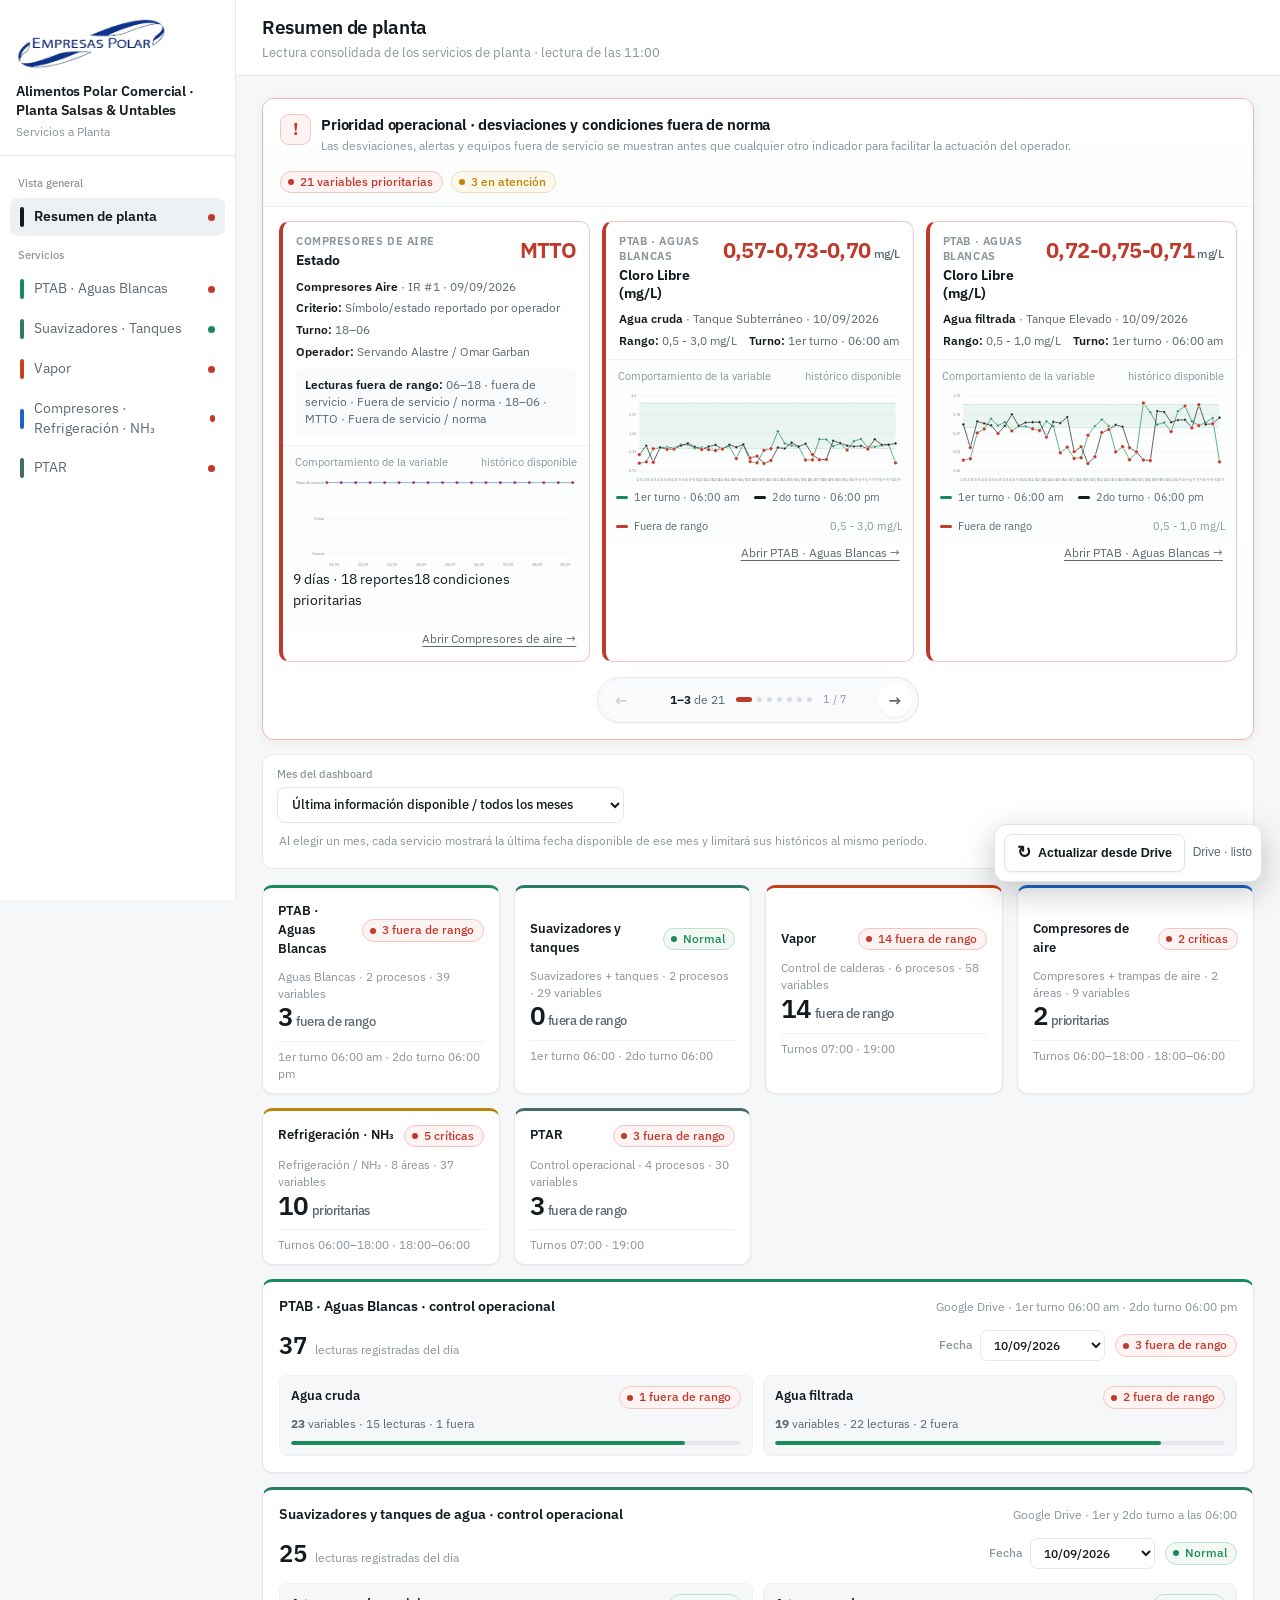
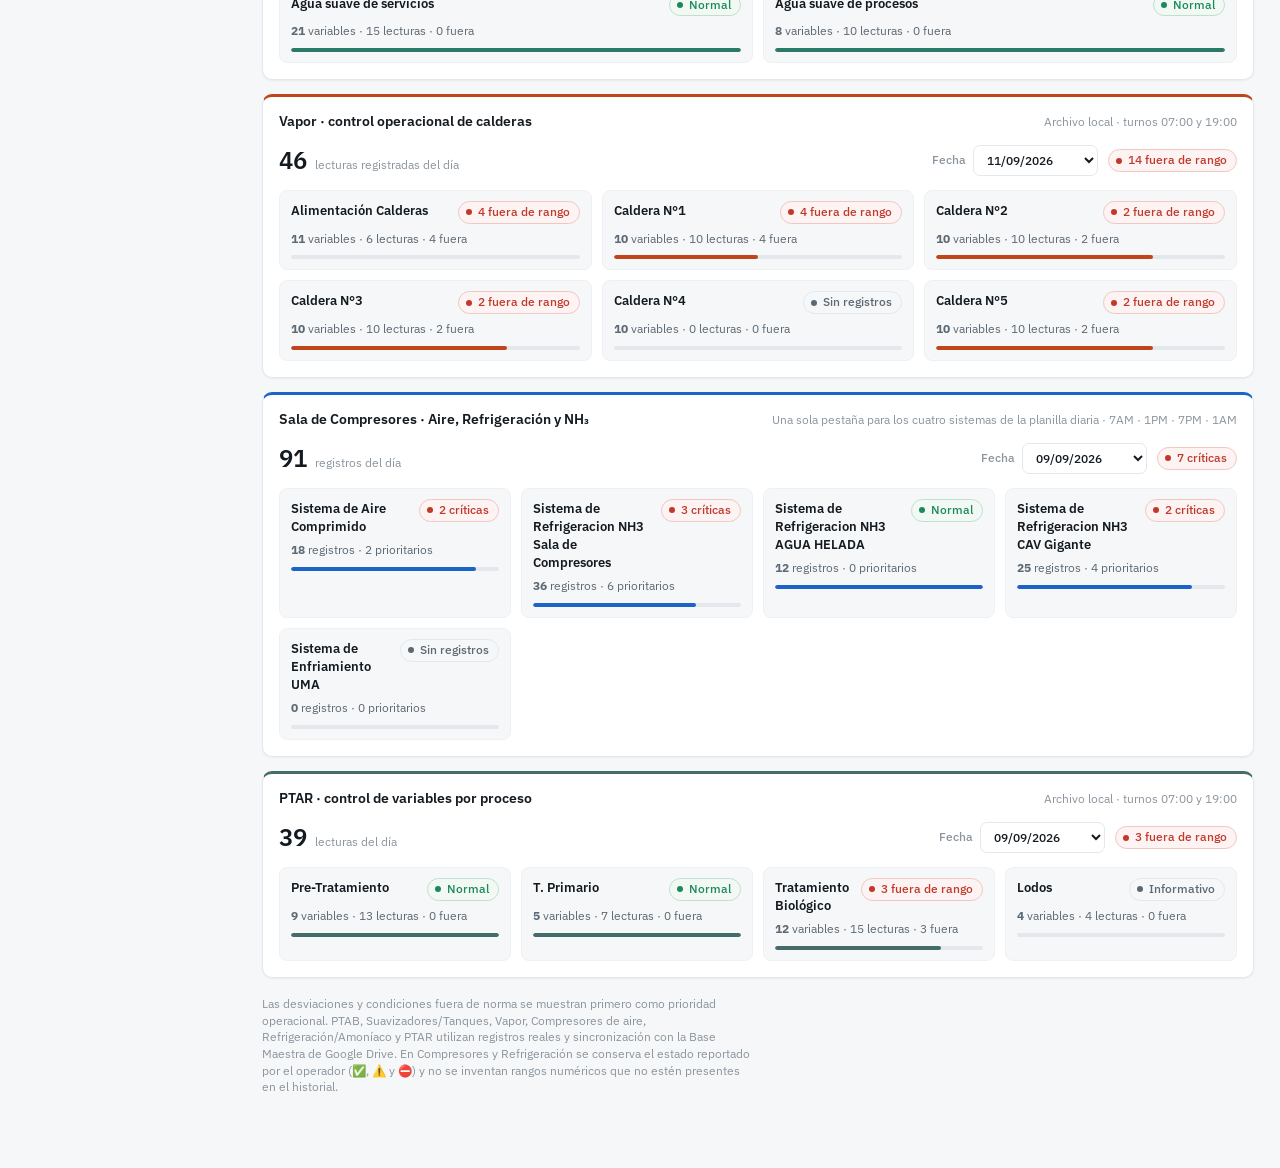
==== commit c9695bb6: "Add files via upload" ====
--- a/index.html
+++ b/index.html
@@ -7,7 +7,7 @@
 <link rel="preconnect" href="https://fonts.googleapis.com">
 <link rel="preconnect" href="https://fonts.gstatic.com" crossorigin>
 <link href="https://fonts.googleapis.com/css2?family=IBM+Plex+Sans:wght@400;500;600;700&display=swap" rel="stylesheet">
-<link rel="stylesheet" href="estilos.css?v=20260924-v7">
+<link rel="stylesheet" href="estilos.css?v=20260924-v8">
 
 <style id="drive-refresh-critical">
 #drive-refresh-floating{position:fixed!important;right:18px!important;bottom:18px!important;z-index:2147483647!important;display:flex!important;align-items:center!important;gap:8px!important;background:#fff!important;border:1px solid #dfe5ea!important;border-radius:12px!important;padding:9px!important;box-shadow:0 10px 32px rgba(0,0,0,.22)!important;font-family:Arial,sans-serif!important}
@@ -410,13 +410,13 @@
   </button>
   <span id="drive-refresh-status" class="drive-refresh-status" aria-live="polite">Drive · listo</span>
 </div>
-<script src="aire_fallback.js?v=20260924-v7"></script>
-<script src="nh3_fallback.js?v=20260924-v7"></script>
-<script src="ptab_fallback.js?v=20260924-v7"></script>
-<script src="ptar_fallback.js?v=20260924-v7"></script>
-<script src="vapor_fallback.js?v=20260924-v7"></script>
-<script src="suav_fallback.js?v=20260924-v7"></script>
-<script src="config.js?v=20260924-v7"></script>
-<script src="app.js?v=20260924-v7"></script>
+<script src="aire_fallback.js?v=20260924-v8"></script>
+<script src="nh3_fallback.js?v=20260924-v8"></script>
+<script src="ptab_fallback.js?v=20260924-v8"></script>
+<script src="ptar_fallback.js?v=20260924-v8"></script>
+<script src="vapor_fallback.js?v=20260924-v8"></script>
+<script src="suav_fallback.js?v=20260924-v8"></script>
+<script src="config.js?v=20260924-v8"></script>
+<script src="app.js?v=20260924-v8"></script>
 </body>
 </html>
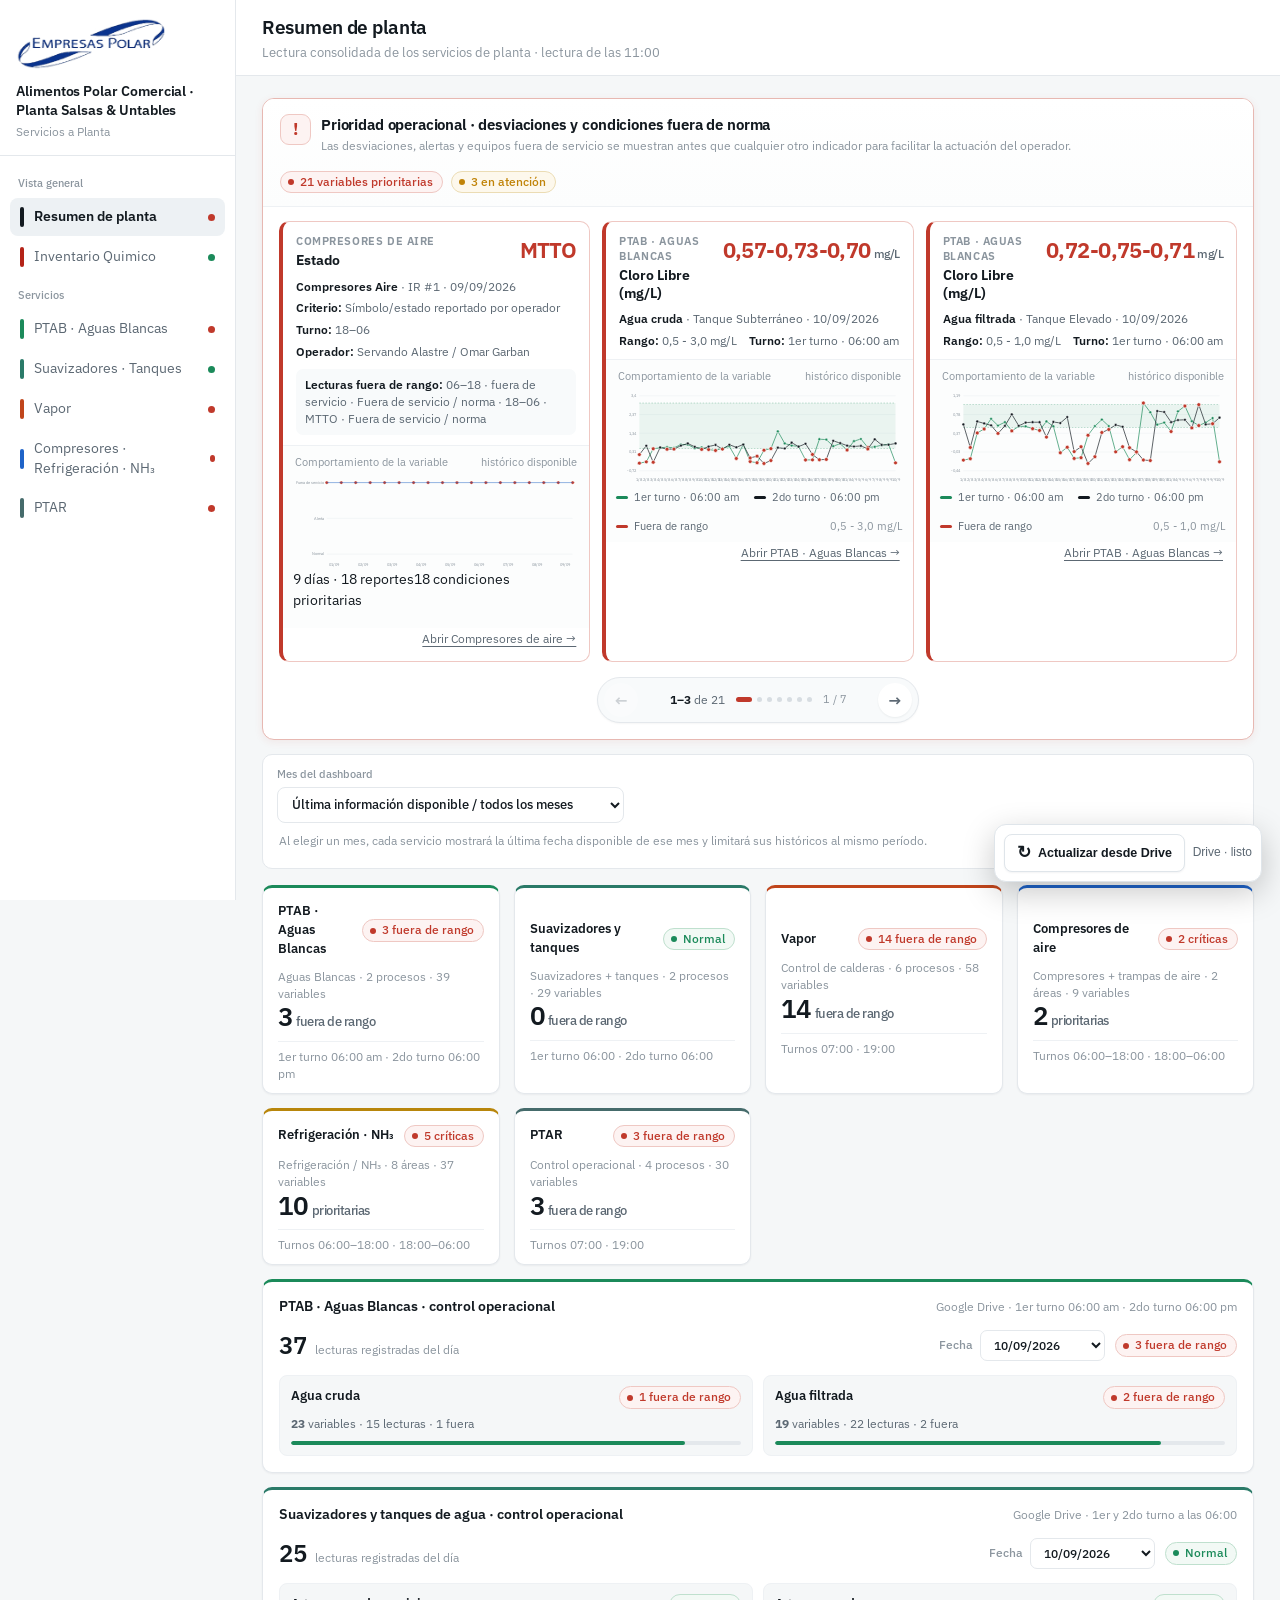
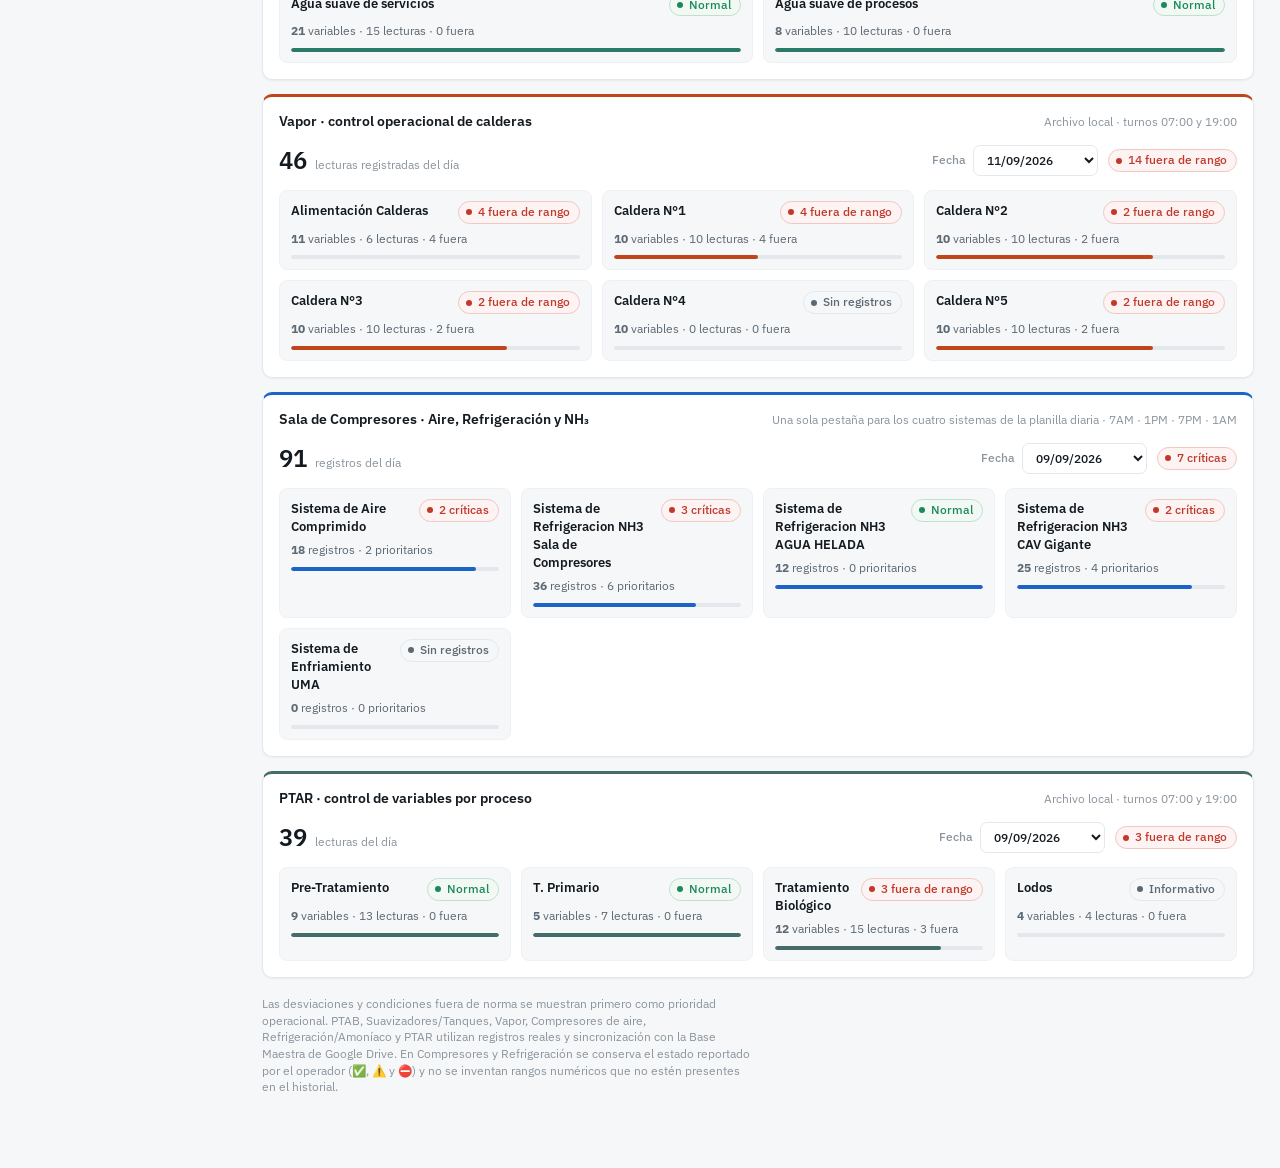
==== commit 4b071f22: "Add files via upload" ====
--- a/index.html
+++ b/index.html
@@ -7,7 +7,7 @@
 <link rel="preconnect" href="https://fonts.googleapis.com">
 <link rel="preconnect" href="https://fonts.gstatic.com" crossorigin>
 <link href="https://fonts.googleapis.com/css2?family=IBM+Plex+Sans:wght@400;500;600;700&display=swap" rel="stylesheet">
-<link rel="stylesheet" href="estilos.css?v=20260924-v8">
+<link rel="stylesheet" href="estilos.css?v=20260927-v10inv">
 
 <style id="drive-refresh-critical">
 #drive-refresh-floating{position:fixed!important;right:18px!important;bottom:18px!important;z-index:2147483647!important;display:flex!important;align-items:center!important;gap:8px!important;background:#fff!important;border:1px solid #dfe5ea!important;border-radius:12px!important;padding:9px!important;box-shadow:0 10px 32px rgba(0,0,0,.22)!important;font-family:Arial,sans-serif!important}
@@ -33,6 +33,9 @@
       <button class="tab" role="tab" id="t-resumen" aria-controls="v-resumen" aria-selected="true" data-tab="resumen" style="--k:#131A20">
         <span class="dot"></span>Resumen de planta<span class="st" data-tabst="resumen"></span>
       </button>
+      <button class="tab" role="tab" id="t-inventario" aria-controls="v-inventario" aria-selected="false" data-tab="inventario" style="--k:#B42318">
+        <span class="dot"></span>Inventario Quimico<span class="st" data-tabst="inventario"></span>
+      </button>
       <div class="nav-h">Servicios</div>
       <button class="tab" role="tab" id="t-ptab" aria-controls="v-ptab" aria-selected="false" data-tab="ptab" style="--k:var(--agua)">
         <span class="dot"></span>PTAB · Aguas Blancas<span class="st" data-tabst="ptab"></span>
@@ -181,6 +184,105 @@
 
 
       <p class="foot-note">Las desviaciones y condiciones fuera de norma se muestran primero como prioridad operacional. PTAB, Suavizadores/Tanques, Vapor, Compresores de aire, Refrigeración/Amoníaco y PTAR utilizan registros reales y sincronización con la Base Maestra de Google Drive. En Compresores y Refrigeración se conserva el estado reportado por el operador (✅, ⚠️ y ⛔) y no se inventan rangos numéricos que no estén presentes en el historial.</p>
+    </section>
+
+
+    <!-- ======= INVENTARIO QUÍMICO ======= -->
+    <section class="view inventario-theme" id="v-inventario" role="tabpanel" aria-labelledby="t-inventario" hidden>
+      <div class="inv-kpis mb">
+        <div class="inv-kpi"><span class="inv-kpi-label">Productos</span><strong id="inv-kpi-total">—</strong></div>
+        <div class="inv-kpi"><span class="inv-kpi-label">Con disponibilidad</span><strong id="inv-kpi-stock">—</strong></div>
+        <div class="inv-kpi inv-kpi-alert"><span class="inv-kpi-label">Bajo stock seguridad</span><strong id="inv-kpi-low">—</strong></div>
+        <div class="inv-kpi inv-kpi-critical"><span class="inv-kpi-label">Stock negativo</span><strong id="inv-kpi-neg">—</strong></div>
+      </div>
+
+      <div class="card mb inv-chart-section">
+        <div class="card-h inv-chart-head">
+          <div>
+            <h3>Inventario visual por químico</h3>
+            <span class="note">Los químicos por debajo del stock mínimo de seguridad o con stock negativo se muestran primero y resaltados. Cada gráfica compara el Stock de Seguridad, Stock Máximo y cuánto hay disponible actualmente en almacén.</span>
+          </div>
+          <label class="history-chart-selector">Productos a graficar
+            <select id="inv-chart-mode" aria-label="Productos de inventario a graficar">
+              <option value="all">Todos · críticos primero</option>
+              <option value="attention">Solo bajo stock / negativos</option>
+              <option value="critical">Solo stock negativo</option>
+              <option value="low">Solo bajo stock</option>
+              <option value="ok">Solo stock suficiente</option>
+              <option value="review">Solo por revisar</option>
+            </select>
+          </label>
+        </div>
+        <div class="card-b">
+          <div class="inv-chart-legend" aria-label="Leyenda de las gráficas">
+            <span><i class="inv-leg inv-leg-safety"></i>Stock seguridad</span>
+            <span><i class="inv-leg inv-leg-max"></i>Stock máximo</span>
+            <span><i class="inv-leg inv-leg-available"></i>Disponibilidad almacén</span>
+          </div>
+          <div id="inv-chart-summary" class="inv-chart-summary"></div>
+          <div id="inv-chart-grid" class="inv-chart-grid"></div>
+        </div>
+      </div>
+
+      <div class="card mb">
+        <div class="card-h">
+          <div>
+            <h3>Inventario de productos químicos</h3>
+            <span class="note" id="inv-source-note">Fuente · Base_Maestra_Dashboard / INVENTARIO_QUIMICO</span>
+          </div>
+          <div class="inv-actions">
+            <a class="inv-action-btn secondary" href="formatos_operador/Formato_Actualizacion_Inventario_Quimico.xlsx" download>Descargar formato</a>
+            <label class="inv-action-btn primary" for="inv-excel-input">Actualizar inventario desde Excel</label>
+            <input id="inv-excel-input" type="file" accept=".xlsx,application/vnd.openxmlformats-officedocument.spreadsheetml.sheet" hidden>
+            <span class="pill idle" id="inv-count-pill"><i></i>—</span>
+          </div>
+        </div>
+        <div class="card-b">
+          <div class="inv-filters">
+            <label>Buscar
+              <input id="inv-search" type="search" placeholder="Químico o código de material" autocomplete="off">
+            </label>
+            <label>Categoría
+              <select id="inv-category"><option value="">Todas</option></select>
+            </label>
+            <label>Planta / Área
+              <select id="inv-area"><option value="">Todas</option></select>
+            </label>
+            <label>Estado
+              <select id="inv-status">
+                <option value="">Todos</option>
+                <option value="critical">Stock negativo</option>
+                <option value="low">Bajo stock de seguridad</option>
+                <option value="ok">Stock suficiente</option>
+                <option value="review">Revisar / sin referencia</option>
+              </select>
+            </label>
+          </div>
+
+          <div class="inv-table-wrap">
+            <table class="inv-table">
+              <thead>
+                <tr>
+                  <th>Estado</th>
+                  <th>Categoría</th>
+                  <th>Planta / Área</th>
+                  <th>Químico</th>
+                  <th>Código</th>
+                  <th>Stock seguridad</th>
+                  <th>Stock máximo</th>
+                  <th>Stock seguridad requerido</th>
+                  <th>Stock máximo requerido</th>
+                  <th>Disponibilidad</th>
+                  <th>Solicitud / OC</th>
+                  <th>Fecha estimada</th>
+                  <th>Observaciones</th>
+                </tr>
+              </thead>
+              <tbody id="inv-table-body"></tbody>
+            </table>
+          </div>
+        </div>
+      </div>
     </section>
 
     <!-- ======= PTAB · AGUAS BLANCAS ======= -->
@@ -410,13 +512,14 @@
   </button>
   <span id="drive-refresh-status" class="drive-refresh-status" aria-live="polite">Drive · listo</span>
 </div>
-<script src="aire_fallback.js?v=20260924-v8"></script>
-<script src="nh3_fallback.js?v=20260924-v8"></script>
-<script src="ptab_fallback.js?v=20260924-v8"></script>
-<script src="ptar_fallback.js?v=20260924-v8"></script>
-<script src="vapor_fallback.js?v=20260924-v8"></script>
-<script src="suav_fallback.js?v=20260924-v8"></script>
-<script src="config.js?v=20260924-v8"></script>
-<script src="app.js?v=20260924-v8"></script>
+<script src="aire_fallback.js?v=20260927-v10inv"></script>
+<script src="nh3_fallback.js?v=20260927-v10inv"></script>
+<script src="ptab_fallback.js?v=20260927-v10inv"></script>
+<script src="ptar_fallback.js?v=20260927-v10inv"></script>
+<script src="vapor_fallback.js?v=20260927-v10inv"></script>
+<script src="suav_fallback.js?v=20260927-v10inv"></script>
+<script src="inventario_fallback.js?v=20260927-v10-2invxlsx"></script>
+<script src="config.js?v=20260927-v10-2invxlsx"></script>
+<script src="app.js?v=20260927-v10-2invxlsx"></script>
 </body>
 </html>
--- a/estilos.css
+++ b/estilos.css
@@ -1153,3 +1153,108 @@
   #v-aire .ptar-process-card>.card-h .history-chart-selector{width:100%;margin-left:0}
   #v-aire .history-chart-selector select{width:100%;max-width:none}
 }
+
+
+/* =========================================================
+   V10 · Inventario Químico
+   ========================================================= */
+.inventario-theme{--inv:#8f1d1d}
+.inv-kpis{display:grid;grid-template-columns:repeat(4,minmax(0,1fr));gap:12px}
+.inv-kpi{background:var(--panel);border:1px solid var(--line);border-radius:10px;padding:14px 16px;box-shadow:var(--sh)}
+.inv-kpi-label{display:block;font-size:11.5px;color:var(--ink-3);margin-bottom:4px}
+.inv-kpi strong{font-size:24px;line-height:1;font-variant-numeric:tabular-nums}
+.inv-kpi-alert{border-color:#f2b8b5;background:#fff8f7}
+.inv-kpi-alert strong,.inv-kpi-critical strong{color:#b42318}
+.inv-kpi-critical{border-color:#e58b86;background:#fff1f0}
+.inv-alert-zone:empty{display:none}
+.inv-alert-box{border:1px solid #e29a96;background:#fff3f2;border-radius:10px;padding:14px 16px}
+.inv-alert-title{display:flex;align-items:center;gap:8px;color:#9f1c16;font-weight:700;margin-bottom:10px}
+.inv-alert-title .badge{display:inline-flex;align-items:center;justify-content:center;min-width:24px;height:24px;padding:0 7px;border-radius:999px;background:#b42318;color:#fff;font-size:12px}
+.inv-alert-list{display:grid;gap:8px}
+.inv-alert-item{display:grid;grid-template-columns:minmax(180px,1.5fr) minmax(160px,1fr) auto auto;gap:10px;align-items:center;padding:9px 10px;background:#fff;border:1px solid #f2c7c4;border-radius:8px}
+.inv-alert-item strong{color:#8f1d1d}
+.inv-alert-reason{font-size:12px;font-weight:700;color:#b42318}
+.inv-alert-item .tnum{font-weight:700;color:#8f1d1d}
+.inv-filters{display:grid;grid-template-columns:2fr 1fr 1.35fr 1.2fr;gap:12px;margin-bottom:14px}
+.inv-filters label{display:flex;flex-direction:column;gap:5px;font-size:11.5px;color:var(--ink-3)}
+.inv-filters input,.inv-filters select{width:100%;border:1px solid var(--line);border-radius:8px;background:#fff;padding:8px 10px;color:var(--ink);font:inherit}
+.inv-table-wrap{overflow:auto;border:1px solid var(--line);border-radius:9px}
+.inv-table{min-width:1380px;font-size:12.5px}
+.inv-table th{position:sticky;top:0;z-index:2;background:#f2f5f6;color:#4b5963;text-align:left;font-weight:600;padding:9px 10px;border-bottom:1px solid var(--line);white-space:nowrap}
+.inv-table td{padding:8px 10px;border-bottom:1px solid #edf1f3;vertical-align:top}
+.inv-table tbody tr:hover{background:#f8fafb}
+.inv-table tr.inv-row-critical{background:#fff0ef}
+.inv-table tr.inv-row-low{background:#fff8f7}
+.inv-stock-badge{display:inline-flex;align-items:center;gap:6px;border-radius:999px;padding:4px 8px;font-size:11px;font-weight:700;white-space:nowrap}
+.inv-stock-badge.ok{background:#eaf6ef;color:#087830}
+.inv-stock-badge.low{background:#fff0ef;color:#b42318}
+.inv-stock-badge.critical{background:#b42318;color:#fff}
+.inv-stock-badge.review{background:#f0f2f4;color:#65717a}
+.inv-empty{padding:24px;text-align:center;color:var(--ink-3)}
+@media(max-width:980px){
+  .inv-kpis{grid-template-columns:repeat(2,minmax(0,1fr))}
+  .inv-filters{grid-template-columns:1fr 1fr}
+  .inv-alert-item{grid-template-columns:1fr 1fr}
+}
+@media(max-width:620px){
+  .inv-kpis,.inv-filters{grid-template-columns:1fr}
+  .inv-alert-item{grid-template-columns:1fr}
+}
+
+/* =========================================================
+   V10.1 · Inventario Químico · visualización por producto
+   ========================================================= */
+.inv-chart-head{align-items:flex-end;gap:18px;flex-wrap:wrap}
+.inv-chart-head .history-chart-selector{margin-left:auto;display:flex;flex-direction:column;gap:5px;font-size:11.5px;color:var(--ink-3)}
+.inv-chart-head select{min-width:230px;border:1px solid var(--line);border-radius:8px;background:#fff;padding:8px 10px;color:var(--ink);font:inherit}
+.inv-chart-legend{display:flex;gap:18px;align-items:center;flex-wrap:wrap;font-size:11.5px;color:var(--ink-2);margin-bottom:10px}
+.inv-chart-legend span{display:inline-flex;align-items:center;gap:6px}
+.inv-leg{width:12px;height:8px;border-radius:3px;display:inline-block}
+.inv-leg-safety{background:#d08a00}.inv-leg-max{background:#4e6575}.inv-leg-available{background:#1b8a5a}
+.inv-chart-summary{margin:0 0 12px;color:var(--ink-2);font-size:12.5px}
+.inv-chart-summary strong{color:var(--ink);font-size:15px}.inv-chart-summary span{color:#b42318;font-weight:700}
+.inv-chart-grid{display:grid;grid-template-columns:repeat(2,minmax(0,1fr));gap:12px}
+.inv-chart-card{border:1px solid var(--line);background:#fff;border-radius:10px;padding:14px;box-shadow:var(--sh);scroll-margin-top:90px}
+.inv-chart-card.attention{border-color:#e4aaa6;background:#fffafa}
+.inv-chart-card.critical{border-color:#b42318;background:#fff2f1;box-shadow:0 0 0 1px rgba(180,35,24,.08)}
+.inv-chart-card-head{display:flex;align-items:flex-start;justify-content:space-between;gap:12px;margin-bottom:12px}
+.inv-chart-card h4{margin:0;font-size:14px;line-height:1.25;color:var(--ink)}
+.inv-warehouse{display:flex;align-items:baseline;justify-content:space-between;gap:12px;background:#f5f7f8;border:1px solid #e5eaed;border-radius:8px;padding:9px 10px;margin-bottom:12px}
+.inv-warehouse span{font-size:11.5px;color:var(--ink-3)}
+.inv-warehouse strong{font-size:20px;font-variant-numeric:tabular-nums}
+.inv-chart-card.low .inv-warehouse,.inv-chart-card.critical .inv-warehouse{background:#fff0ef;border-color:#efc2bf}
+.inv-chart-card.low .inv-warehouse strong,.inv-chart-card.critical .inv-warehouse strong{color:#b42318}
+.inv-bars{display:grid;gap:10px}
+.inv-bar-row{display:grid;gap:5px}
+.inv-bar-label{display:flex;align-items:center;justify-content:space-between;gap:10px;font-size:11.5px;color:var(--ink-2)}
+.inv-bar-label b{font-variant-numeric:tabular-nums;color:var(--ink);font-size:11.5px}
+.inv-bar-track{height:11px;border-radius:999px;background:#eef2f4;overflow:hidden;position:relative}
+.inv-bar-fill{height:100%;display:block;border-radius:inherit;min-width:2px}
+.inv-bar-fill.safety{background:#d08a00}.inv-bar-fill.maximum{background:#4e6575}.inv-bar-fill.available.ok{background:#1b8a5a}.inv-bar-fill.available.low{background:#d14a42}.inv-bar-fill.available.negative{background:#9f1c16}
+.inv-deficit{display:flex;justify-content:space-between;align-items:center;gap:12px;margin-top:12px;padding:8px 10px;border-radius:8px;background:#fff1f0;border:1px solid #efc2bf}
+.inv-deficit span{font-size:11.5px;color:#8f1d1d}.inv-deficit strong{font-size:16px;color:#b42318;font-variant-numeric:tabular-nums}
+.inv-arrival{display:grid;grid-template-columns:auto 1fr;gap:2px 12px;align-items:center;margin-top:8px;padding:8px 10px;border-radius:8px;border:1px solid var(--line);background:#fafcfd}
+.inv-arrival span{font-size:11.5px;color:var(--ink-3)}.inv-arrival strong{font-size:13px}.inv-arrival small{grid-column:1/-1;color:var(--ink-3)}
+.inv-arrival.has-date{border-color:#efc2bf;background:#fff8f7}.inv-arrival.has-date strong{color:#9f1c16}
+.inv-arrival.no-date strong{color:#5c6873}
+.inv-chart-nodata{margin-top:10px;font-size:11.5px;color:var(--ink-3);font-style:italic}
+.inv-chart-empty{grid-column:1/-1;padding:24px;text-align:center;border:1px dashed var(--line);border-radius:9px;color:var(--ink-3)}
+.inv-focus-btn{border:1px solid #dfaaa6;background:#fff;color:#9f1c16;border-radius:7px;padding:6px 8px;font:inherit;font-size:11px;font-weight:700;cursor:pointer;white-space:nowrap}
+.inv-focus-btn:hover{background:#fff0ef}
+.inv-chart-card.focus-pulse{animation:invFocusPulse .8s ease-in-out 2}
+@keyframes invFocusPulse{0%,100%{box-shadow:var(--sh)}50%{box-shadow:0 0 0 4px rgba(180,35,24,.18)}}
+@media(max-width:1000px){.inv-chart-grid{grid-template-columns:1fr}}
+@media(max-width:760px){.inv-chart-head .history-chart-selector{width:100%;margin-left:0}.inv-chart-head select{width:100%;min-width:0}.inv-chart-legend{gap:10px}.inv-alert-item{grid-template-columns:1fr}.inv-focus-btn{justify-self:start}}
+.inv-bar-fill.missing{min-width:0!important;width:0!important}
+
+
+/* ===== V10.2 · Inventario químico · carga Excel ===== */
+.inv-actions{display:flex;align-items:center;justify-content:flex-end;gap:8px;flex-wrap:wrap;margin-left:auto}
+.inv-action-btn{display:inline-flex;align-items:center;justify-content:center;gap:7px;border-radius:8px;padding:8px 11px;font-size:12px;font-weight:700;text-decoration:none;cursor:pointer;white-space:nowrap}
+.inv-action-btn.primary{background:#1E3A5F;color:#fff;border:1px solid #1E3A5F}
+.inv-action-btn.primary:hover{background:#162f4f}
+.inv-action-btn.secondary{background:#fff;color:#1E3A5F;border:1px solid #b7c6d2}
+.inv-action-btn.secondary:hover{background:#f4f7f9}
+.inv-chart-section{border-top:3px solid #B42318}
+.inv-chart-card.low,.inv-chart-card.critical{order:-1}
+@media(max-width:760px){.inv-actions{width:100%;justify-content:flex-start}.inv-action-btn{flex:1 1 auto}.inv-actions .pill{margin-left:0}}
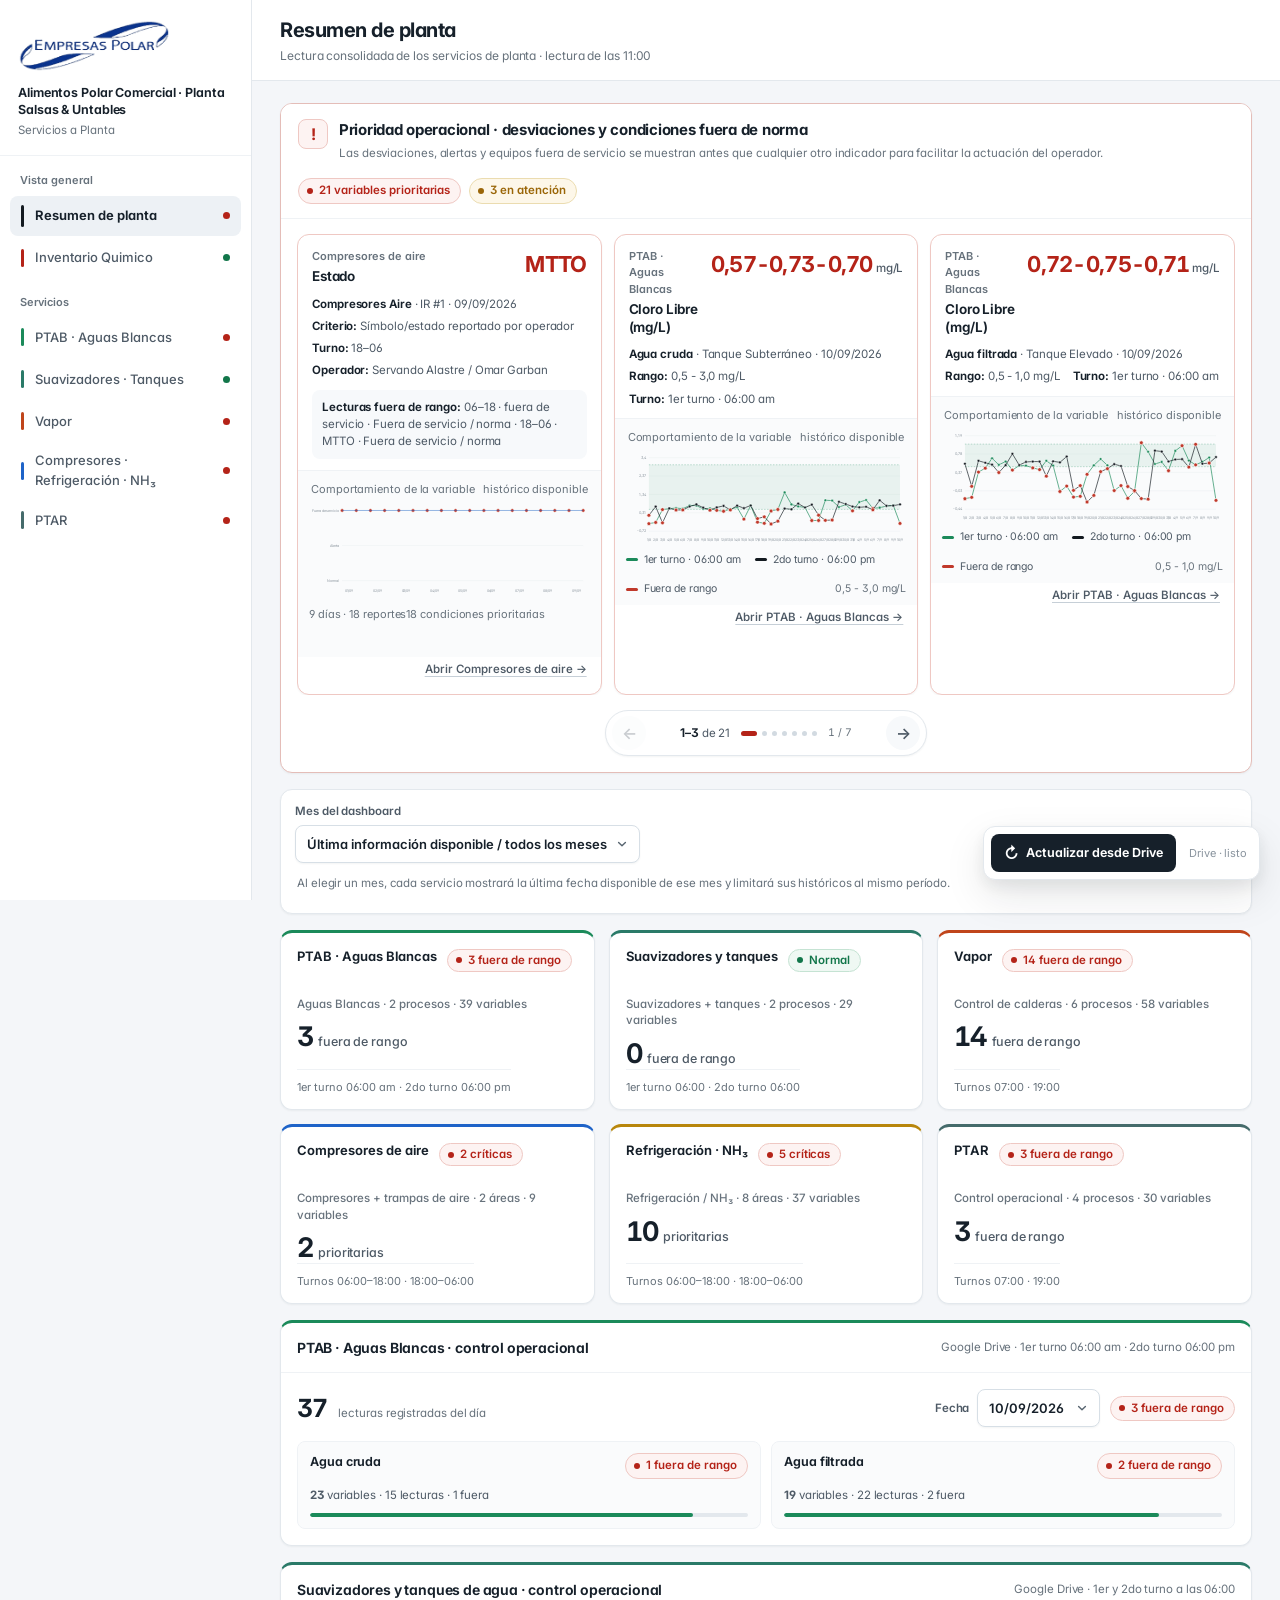
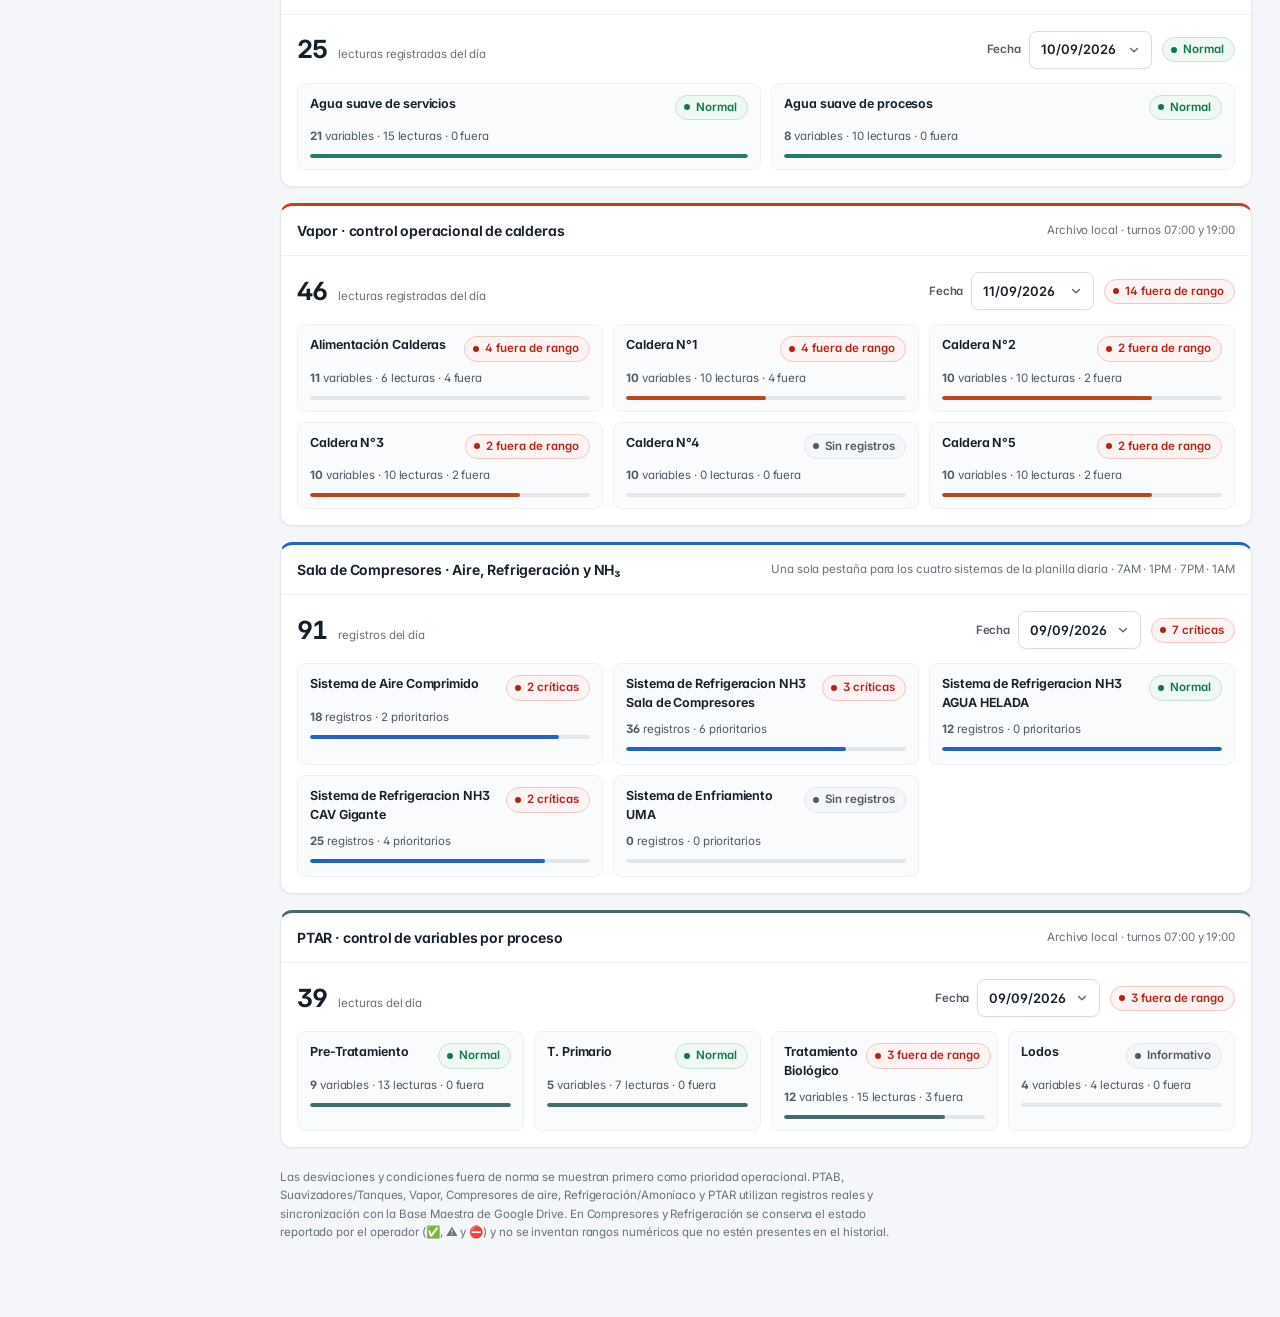
==== commit 938f96cd: "Add files via upload" ====
--- a/index.html
+++ b/index.html
@@ -3,17 +3,39 @@
 <head>
 <meta charset="utf-8">
 <meta name="viewport" content="width=device-width, initial-scale=1">
+<meta name="theme-color" content="#F6F8FB">
 <title>Servicios industriales · Alimentos Polar Planta 2</title>
 <link rel="preconnect" href="https://fonts.googleapis.com">
 <link rel="preconnect" href="https://fonts.gstatic.com" crossorigin>
-<link href="https://fonts.googleapis.com/css2?family=IBM+Plex+Sans:wght@400;500;600;700&display=swap" rel="stylesheet">
-<link rel="stylesheet" href="estilos.css?v=20260927-v10inv">
+<link href="https://fonts.googleapis.com/css2?family=Inter:wght@400;500;600;700;800&display=swap" rel="stylesheet">
+<link rel="stylesheet" href="estilos.css?v=20260928-rediseno">
 
 <style id="drive-refresh-critical">
-#drive-refresh-floating{position:fixed!important;right:18px!important;bottom:18px!important;z-index:2147483647!important;display:flex!important;align-items:center!important;gap:8px!important;background:#fff!important;border:1px solid #dfe5ea!important;border-radius:12px!important;padding:9px!important;box-shadow:0 10px 32px rgba(0,0,0,.22)!important;font-family:Arial,sans-serif!important}
-#drive-refresh-floating #drive-refresh-btn{display:inline-flex!important;visibility:visible!important;opacity:1!important;align-items:center!important;gap:7px!important;border:1px solid #dfe5ea!important;background:#fff!important;border-radius:8px!important;padding:9px 12px!important;cursor:pointer!important;font-weight:700!important;color:#131A20!important}
-#drive-refresh-floating #drive-refresh-status{display:inline-block!important;visibility:visible!important;opacity:1!important;font-size:12px!important;color:#5C6873!important;max-width:220px!important}
-@media(max-width:760px){#drive-refresh-floating{right:10px!important;bottom:10px!important}#drive-refresh-floating #drive-refresh-status{display:none!important}}
+/* El boton flotante vive fuera de .app: se asegura su posicion y visibilidad */
+#drive-refresh-floating{
+  position:fixed!important;right:20px!important;bottom:20px!important;
+  z-index:2147483647!important;display:flex!important;visibility:visible!important;opacity:1!important;
+  align-items:center!important;gap:8px!important;
+  background:#FFFFFF!important;border:1px solid #E3E8ED!important;border-radius:12px!important;
+  padding:7px!important;box-shadow:0 6px 16px rgba(22,32,42,.08),0 16px 40px rgba(22,32,42,.10)!important;
+  font-family:Inter,-apple-system,BlinkMacSystemFont,'Segoe UI',Arial,sans-serif!important;
+}
+#drive-refresh-floating #drive-refresh-btn{
+  display:inline-flex!important;visibility:visible!important;opacity:1!important;
+  align-items:center!important;gap:7px!important;border:0!important;
+  background:#16202A!important;border-radius:8px!important;padding:9px 13px!important;
+  cursor:pointer!important;font-weight:650!important;font-size:12.5px!important;color:#fff!important;
+  min-height:38px!important;
+}
+#drive-refresh-floating #drive-refresh-btn:hover{background:#243342!important}
+#drive-refresh-floating #drive-refresh-status{
+  display:inline-block!important;visibility:visible!important;opacity:1!important;
+  font-size:11px!important;color:#8A949E!important;max-width:180px!important;padding:0 5px!important;
+}
+@media(max-width:760px){
+  #drive-refresh-floating{right:13px!important;bottom:13px!important}
+  #drive-refresh-floating #drive-refresh-status{display:none!important}
+}
 </style>
 </head>
 <body>
@@ -522,4 +544,4 @@
 <script src="config.js?v=20260927-v10-2invxlsx"></script>
 <script src="app.js?v=20260927-v10-2invxlsx"></script>
 </body>
-</html>
+</html>
--- a/estilos.css
+++ b/estilos.css
@@ -1,59 +1,157 @@
 /* =========================================================
-   Dashboard de servicios industriales · hoja de estilos
+   Servicios a Planta · Alimentos Polar Comercial
+   Hoja de estilos · sistema visual unificado
+   ---------------------------------------------------------
+   Una sola fuente de tokens. Sin capas de parches.
+   Modo de uso: sala de control. El operador escanea estados
+   en segundos, no explora. Por eso: superficies planas,
+   jerarquia por linea y peso, y movimiento solo como
+   respuesta a una accion suya.
    ========================================================= */
+
+/* ---------------------------------------------------------
+   1. Tokens
+   --------------------------------------------------------- */
 :root{
-  --canvas:#F5F7F8;
+  /* Superficies claras */
+  --canvas:#F4F6F9;
+  --canvas-2:#EDF1F5;
   --panel:#FFFFFF;
-  --ink:#131A20;
-  --ink-2:#5C6873;
-  --ink-3:#8B959E;
-  --line:#E4E8EC;
-  --line-2:#EEF1F4;
-
-  /* Acentos por servicio: código de identificación de tuberías */
+  --panel-2:#FAFBFC;
+  --panel-3:#F7F9FB;
+
+  /* Tinta · los tres niveles de texto pasan WCAG AA (4.5:1) sobre
+     cualquiera de las superficies claras. ink-4 es solo decorativo. */
+  --ink:#16202A;   /* 16.5:1 sobre blanco */
+  --ink-2:#4E5A66; /*  7.1:1 */
+  --ink-3:#67727C; /*  4.9:1 */
+  --ink-4:#97A1AA; /*  decorativo: puntos, separadores, iconos */
+
+  /* Lineas */
+  --line:#E3E8ED;
+  --line-2:#EFF2F5;
+  --line-3:#F5F7F9;
+
+  /* Acentos por servicio · codigo de identificacion de tuberias */
   --agua:#1B8A5A;
   --suav:#2A7A68;
   --vapor:#C0451B;
   --aire:#1E63C8;
   --nh3:#B8860B;
   --ptar:#456B6B;
-
-  --ok:#1B8A5A;
-  --warn:#C08307;
-  --crit:#C0392B;
-
-  --r:10px;
-  --sh:0 1px 2px rgba(19,26,32,.05);
-}
-
+  --inv:#B42318;
+
+  /* Estados operacionales */
+  --ok:#12764A;
+  --ok-bg:#EFF8F3;
+  --ok-line:#C5E3D3;
+  --warn:#9A6608;
+  --warn-bg:#FDF7E9;
+  --warn-line:#EBDCB0;
+  --crit:#B42318;
+  --crit-bg:#FDF3F2;
+  --crit-line:#EFC8C3;
+
+  /* Azul de interaccion: foco, seleccion, enlaces */
+  --focus:#1E63C8;
+  --focus-soft:rgba(30,99,200,.16);
+  --focus-ring:0 0 0 3px rgba(30,99,200,.16);
+
+  /* Radios: escala real, no un valor para todo */
+  --r-xs:6px;
+  --r-sm:8px;
+  --r:12px;
+  --r-lg:14px;
+
+  /* Sombras: offset + blur suave. Nunca halo sin offset */
+  --sh-1:0 1px 2px rgba(22,32,42,.05);
+  --sh-2:0 1px 2px rgba(22,32,42,.04), 0 4px 12px rgba(22,32,42,.05);
+  --sh-3:0 6px 16px rgba(22,32,42,.08), 0 16px 40px rgba(22,32,42,.10);
+
+  /* Compatibilidad con reglas que usaban --sh */
+  --sh:var(--sh-1);
+
+  --tap:150ms cubic-bezier(.22,.61,.36,1);
+}
+
+/* ---------------------------------------------------------
+   2. Base y superficies del navegador
+   Lo que no dibujamos tambien comunica: seleccion, cursor,
+   barras de scroll y anillos de foco salen de la paleta.
+   --------------------------------------------------------- */
 *{box-sizing:border-box}
+html{background:var(--canvas)}
 html,body{margin:0;padding:0}
+
 body{
   background:var(--canvas);
   color:var(--ink);
-  font-family:'IBM Plex Sans',-apple-system,BlinkMacSystemFont,'Segoe UI',Roboto,Helvetica,Arial,sans-serif;
-  font-size:14px;
-  line-height:1.45;
+  font-family:'Inter','IBM Plex Sans',-apple-system,BlinkMacSystemFont,'Segoe UI',Roboto,Helvetica,Arial,sans-serif;
+  font-size:13.5px;
+  line-height:1.5;
+  letter-spacing:-.006em;
+  font-feature-settings:'cv11' 1,'ss01' 1;
   -webkit-font-smoothing:antialiased;
-}
-button{font:inherit;color:inherit}
+  -moz-osx-font-smoothing:grayscale;
+  text-rendering:optimizeLegibility;
+}
+
+::selection{background:#D7E6FA;color:#123761}
+
+button,input,select,textarea{font:inherit;color:inherit}
+button,select,input,a,label{-webkit-tap-highlight-color:transparent}
+button{cursor:pointer}
+a{color:var(--focus)}
+
+:focus{outline:none}
+:focus-visible{
+  outline:2px solid var(--focus);
+  outline-offset:2px;
+  border-radius:var(--r-xs);
+}
+
+input,textarea{caret-color:var(--focus)}
+
 table{border-collapse:collapse;width:100%}
-.tnum{font-variant-numeric:tabular-nums}
-
-/* ---------- Estructura ---------- */
-.app{display:grid;grid-template-columns:236px 1fr;min-height:100vh}
+.tnum,table{font-variant-numeric:tabular-nums}
+
+/* Barras de scroll discretas, del mismo gris de las lineas */
+*{scrollbar-width:thin;scrollbar-color:#C6CFD7 transparent}
+*::-webkit-scrollbar{width:10px;height:10px}
+*::-webkit-scrollbar-thumb{
+  background:#C6CFD7;border-radius:999px;
+  border:3px solid transparent;background-clip:padding-box;
+}
+*::-webkit-scrollbar-thumb:hover{background:#AEB9C3;background-clip:padding-box}
+*::-webkit-scrollbar-track{background:transparent}
+
+/* ---------------------------------------------------------
+   3. Estructura
+   --------------------------------------------------------- */
+.app{display:grid;grid-template-columns:252px minmax(0,1fr);min-height:100vh}
+/* Sin esto, un hijo ancho (la barra de pestañas en movil) estira toda la rejilla */
+.app>*{min-width:0}
 
 .rail{
   background:var(--panel);
   border-right:1px solid var(--line);
   display:flex;flex-direction:column;
   position:sticky;top:0;height:100vh;
-}
-.brand{padding:18px 16px 15px;border-bottom:1px solid var(--line)}
-.brand h1{margin:0;font-size:13.5px;font-weight:600;letter-spacing:-.005em}
-.brand p{margin:2px 0 0;font-size:12px;color:var(--ink-3)}
-.logo{display:block;width:150px;max-width:100%;height:auto;margin-bottom:13px}
-.mark{display:flex;align-items:center;gap:9px;margin-bottom:9px}
+  min-width:0;z-index:30;
+}
+
+.brand{padding:20px 18px 16px;border-bottom:1px solid var(--line-2);min-width:0}
+.brand>div{min-width:0}
+.brand h1,.brand p{overflow-wrap:anywhere}
+.logo{display:block;width:152px;max-width:100%;height:auto;margin-bottom:14px}
+.brand h1{
+  margin:0;font-size:12.5px;font-weight:650;line-height:1.35;
+  letter-spacing:-.008em;color:var(--ink);
+}
+.brand p{margin:3px 0 0;font-size:11.5px;color:var(--ink-3)}
+
+/* Muestras del codigo de tuberias */
+.mark{display:flex;align-items:center;gap:8px;margin-bottom:10px}
 .mark span{width:9px;height:9px;border-radius:2px;display:block}
 .mark span:nth-child(1){background:var(--agua)}
 .mark span:nth-child(2){background:var(--vapor)}
@@ -61,1200 +159,1341 @@
 .mark span:nth-child(4){background:var(--nh3)}
 .mark span:nth-child(5){background:var(--ptar)}
 
-.nav{padding:10px 10px 16px;overflow-y:auto;flex:1}
-.nav-h{font-size:11px;color:var(--ink-3);padding:10px 8px 6px;font-weight:500}
+.nav{padding:12px 10px 18px;overflow-y:auto;flex:1;min-width:0}
+.nav-h{
+  font-size:11px;font-weight:600;color:var(--ink-3);
+  padding:14px 10px 7px;letter-spacing:0;
+}
+.nav-h:first-child{padding-top:4px}
+
 .tab{
-  width:100%;display:flex;align-items:center;gap:10px;
-  padding:9px 10px;margin-bottom:2px;
-  background:none;border:0;border-radius:8px;cursor:pointer;
-  text-align:left;font-size:13.5px;color:var(--ink-2);
-}
-.tab:hover{background:var(--line-2);color:var(--ink)}
-.tab[aria-selected="true"]{background:#EDF1F4;color:var(--ink);font-weight:600}
-.tab .dot{width:4px;height:20px;border-radius:2px;background:var(--k,#C9CFD5);flex:0 0 auto}
-.tab .st{margin-left:auto;width:7px;height:7px;border-radius:50%;background:var(--ok)}
+  width:100%;display:flex;align-items:center;gap:11px;
+  min-height:40px;padding:8px 11px;margin-bottom:2px;
+  background:none;border:0;border-radius:var(--r-sm);
+  text-align:left;font-size:13px;font-weight:500;color:var(--ink-2);
+  transition:background var(--tap),color var(--tap);
+}
+.tab:hover{background:var(--line-3);color:var(--ink)}
+.tab[aria-selected="true"]{
+  background:var(--canvas-2);color:var(--ink);font-weight:650;
+}
+.tab .dot{
+  width:3px;height:18px;border-radius:999px;flex:0 0 auto;
+  background:var(--k,#C2CAD2);
+  transition:height var(--tap),background var(--tap);
+}
+.tab[aria-selected="true"] .dot{height:22px;background:var(--k,var(--focus))}
+.tab .st{
+  margin-left:auto;width:7px;height:7px;border-radius:50%;
+  background:var(--ok);flex:0 0 auto;
+}
 .tab .st.warn{background:var(--warn)}
 .tab .st.crit{background:var(--crit)}
-.tab .st.idle{background:var(--ink-3)}
-.tab:focus-visible{outline:2px solid var(--aire);outline-offset:2px}
-
-.rail-foot{padding:12px 16px;border-top:1px solid var(--line);font-size:11.5px;color:var(--ink-3)}
-
-.main{min-width:0}
+.tab .st.idle{background:var(--ink-4)}
+
+.rail-foot{
+  padding:12px 18px;border-top:1px solid var(--line-2);
+  font-size:11px;color:var(--ink-3);
+}
+
+.main{min-width:0;display:flex;flex-direction:column}
+
 .top{
-  background:var(--panel);border-bottom:1px solid var(--line);
-  padding:14px 26px;display:flex;align-items:center;gap:16px;flex-wrap:wrap;
+  background:var(--panel);
+  border-bottom:1px solid var(--line);
+  padding:15px 28px;
+  display:flex;align-items:center;gap:16px;flex-wrap:wrap;
   position:sticky;top:0;z-index:20;
-}
-.top h2{margin:0;font-size:19px;font-weight:600;letter-spacing:-.015em}
-.top .sub{font-size:12.5px;color:var(--ink-3);margin-top:1px}
-.top-r{margin-left:auto;display:flex;align-items:center;gap:12px;flex-wrap:wrap}
-
-/* Selector de ronda */
-.rondas{display:flex;background:var(--canvas);border:1px solid var(--line);border-radius:9px;padding:3px}
+  justify-content:flex-start;
+}
+.top h2{margin:0;font-size:20px;font-weight:700;letter-spacing:-.024em;color:var(--ink)}
+.top .sub{font-size:12px;color:var(--ink-3);margin-top:2px}
+.top-r{margin-left:auto;display:flex;align-items:center;gap:10px;flex-wrap:wrap}
+
+.view{padding:22px 28px 64px;max-width:1640px;width:100%}
+.view[hidden]{display:none}
+
+/* Selector de ronda (se conserva por compatibilidad) */
+.rondas{display:flex;background:var(--canvas);border:1px solid var(--line);border-radius:var(--r-sm);padding:3px}
 .rondas[hidden]{display:none}
 .rondas button{
-  background:none;border:0;padding:6px 14px;border-radius:6px;cursor:pointer;
-  font-size:13px;color:var(--ink-2);display:flex;flex-direction:column;align-items:center;line-height:1.2;
-}
-.rondas button b{font-weight:600;font-variant-numeric:tabular-nums}
+  background:none;border:0;padding:6px 14px;border-radius:var(--r-xs);
+  font-size:12.5px;color:var(--ink-2);
+  display:flex;flex-direction:column;align-items:center;line-height:1.2;
+  transition:background var(--tap),color var(--tap);
+}
+.rondas button b{font-weight:650;font-variant-numeric:tabular-nums}
 .rondas button span{font-size:10.5px;color:var(--ink-3)}
-.rondas button[aria-pressed="true"]{background:var(--panel);color:var(--ink);box-shadow:var(--sh)}
+.rondas button[aria-pressed="true"]{background:var(--panel);color:var(--ink);box-shadow:var(--sh-1)}
 .rondas button[aria-pressed="true"] span{color:var(--ink-2)}
-.rondas button:focus-visible{outline:2px solid var(--aire);outline-offset:1px}
-.stamp{font-size:12px;color:var(--ink-3);max-width:190px}
-
-.view{padding:22px 26px 60px;max-width:1560px}
-.view[hidden]{display:none}
-
-/* ---------- Piezas ---------- */
-.card{background:var(--panel);border:1px solid var(--line);border-radius:var(--r);box-shadow:var(--sh)}
-.card-h{padding:14px 16px 0;display:flex;align-items:baseline;gap:10px;flex-wrap:wrap}
-.card-h h3{margin:0;font-size:14px;font-weight:600}
-.card-h .note{font-size:12px;color:var(--ink-3);margin-left:auto}
-.card-b{padding:12px 16px 16px}
-
+.stamp{font-size:11.5px;color:var(--ink-3);max-width:190px}
+
+/* ---------------------------------------------------------
+   4. Rejillas
+   --------------------------------------------------------- */
 .grid{display:grid;gap:14px}
-.g-kpi{grid-template-columns:repeat(auto-fit,minmax(186px,1fr))}
+.g-kpi{grid-template-columns:repeat(auto-fit,minmax(196px,1fr))}
 .g-2{grid-template-columns:repeat(auto-fit,minmax(380px,1fr))}
 .g-3{grid-template-columns:repeat(auto-fit,minmax(300px,1fr))}
+.g-4{grid-template-columns:repeat(4,minmax(180px,1fr))}
 .g-side{grid-template-columns:minmax(0,2fr) minmax(300px,1fr)}
-@media (max-width:1080px){.g-side{grid-template-columns:1fr}}
-.mb{margin-bottom:14px}
-
-/* Tira de servicios */
-.strip{display:grid;grid-template-columns:repeat(auto-fit,minmax(212px,1fr));gap:14px}
-.svc{background:var(--panel);border:1px solid var(--line);border-radius:var(--r);box-shadow:var(--sh);
-  padding:14px 15px 10px;border-top:3px solid var(--k);cursor:pointer;text-align:left;width:100%}
-.svc:hover{border-color:#D3DAE0}
-.svc:focus-visible{outline:2px solid var(--aire);outline-offset:2px}
-.svc .n{display:flex;align-items:center;gap:8px;font-size:13px;font-weight:600}
-.svc .lbl{font-size:11.5px;color:var(--ink-3);margin:10px 0 0}
-.svc .v{font-size:26px;font-weight:600;letter-spacing:-.02em;line-height:1.15}
-.svc .v small{font-size:12.5px;font-weight:500;color:var(--ink-2);margin-left:3px}
-.svc .spark{margin-top:6px;height:34px}
-.svc .svc-meta{margin-top:9px;font-size:11.5px;color:var(--ink-3);border-top:1px solid var(--line-2);padding-top:7px}
-
-/* KPI */
-.kpi{background:var(--panel);border:1px solid var(--line);border-radius:var(--r);padding:13px 14px;box-shadow:var(--sh)}
-.kpi .lbl{font-size:12px;color:var(--ink-2);display:flex;align-items:center;gap:7px;min-height:34px}
-.kpi .v{font-size:24px;font-weight:600;letter-spacing:-.02em;margin-top:4px}
-.kpi .v small{font-size:12px;font-weight:500;color:var(--ink-2);margin-left:4px}
-.kpi .rng{font-size:11.5px;color:var(--ink-3);margin-top:3px}
-.kpi .delta{font-size:11.5px;margin-top:6px;padding-top:6px;border-top:1px solid var(--line-2);color:var(--ink-2)}
-.kpi .delta b{font-weight:600;font-variant-numeric:tabular-nums}
+.mb{margin-bottom:16px}
+
+/* ---------------------------------------------------------
+   5. Tarjeta
+   --------------------------------------------------------- */
+.card{
+  background:var(--panel);
+  border:1px solid var(--line);
+  border-radius:var(--r);
+  box-shadow:var(--sh-1);
+  overflow:clip;
+}
+.card-h{
+  padding:14px 16px;min-height:50px;
+  display:flex;align-items:center;gap:10px;flex-wrap:wrap;
+  border-bottom:1px solid var(--line-2);
+}
+.card-h h3{margin:0;font-size:14px;font-weight:650;letter-spacing:-.012em;color:var(--ink)}
+.card-h .note{font-size:11.5px;color:var(--ink-3);margin-left:auto;font-weight:400}
+.card-b{padding:16px}
+
+/* ---------------------------------------------------------
+   6. Tira de servicios del resumen
+   --------------------------------------------------------- */
+.strip{display:grid;grid-template-columns:repeat(auto-fit,minmax(246px,1fr));gap:14px}
+.svc{
+  background:var(--panel);border:1px solid var(--line);
+  border-radius:var(--r);box-shadow:var(--sh-1);
+  border-top:3px solid var(--k);
+  padding:15px 16px 13px;cursor:pointer;text-align:left;width:100%;
+  display:flex;flex-direction:column;min-height:172px;
+  transition:border-color var(--tap),box-shadow var(--tap);
+}
+.svc:hover{border-color:#D2DAE2;box-shadow:var(--sh-2)}
+/* El nombre envuelve si hace falta; la insignia se mantiene arriba a la derecha */
+.svc .n{
+  display:flex;align-items:flex-start;gap:10px;
+  font-size:13px;font-weight:650;color:var(--ink);line-height:1.35;
+  min-height:38px;
+}
+.svc .n>span:first-child{min-width:0;flex:1 1 auto}
+.svc .n .pill{flex:0 0 auto;margin-top:1px}
+.svc .lbl{
+  font-size:11.5px;color:var(--ink-3);margin:10px 0 0;font-weight:500;
+  line-height:1.45;
+}
+.svc .v{
+  font-size:27px;font-weight:700;letter-spacing:-.032em;
+  line-height:1.15;color:var(--ink);margin-top:9px;
+}
+.svc .v small{font-size:12.5px;font-weight:500;color:var(--ink-2);margin-left:5px;letter-spacing:-.01em}
+.svc .spark{margin-top:8px;height:34px}
+.svc .svc-meta{
+  margin-top:auto;padding-top:10px;font-size:11px;color:var(--ink-3);
+  border-top:1px solid var(--line-2);line-height:1.45;
+}
+
+/* ---------------------------------------------------------
+   7. KPI
+   --------------------------------------------------------- */
+.kpi{
+  background:var(--panel);border:1px solid var(--line);
+  border-radius:var(--r);padding:14px 15px;box-shadow:var(--sh-1);
+}
+.kpi .lbl{
+  font-size:11.5px;color:var(--ink-2);font-weight:550;
+  display:flex;align-items:center;gap:7px;min-height:32px;
+}
+.kpi .v{font-size:25px;font-weight:700;letter-spacing:-.03em;margin-top:5px;color:var(--ink)}
+.kpi .v small{font-size:12px;font-weight:500;color:var(--ink-2);margin-left:4px;letter-spacing:-.01em}
+.kpi .rng{font-size:11px;color:var(--ink-3);margin-top:4px}
+.kpi .delta{
+  font-size:11px;margin-top:8px;padding-top:8px;
+  border-top:1px solid var(--line-2);color:var(--ink-2);
+}
+.kpi .delta b{font-weight:650;font-variant-numeric:tabular-nums}
 .kpi .delta.up b{color:var(--vapor)}
 .kpi .delta.down b{color:var(--aire)}
 
-.pill{display:inline-flex;align-items:center;gap:6px;font-size:11.5px;font-weight:500;
-  padding:2px 9px 2px 7px;border-radius:999px;border:1px solid;white-space:nowrap}
-.pill i{width:6px;height:6px;border-radius:50%;background:currentColor;display:block}
-.pill.ok{color:var(--ok);border-color:#BFE0CE;background:#F2F9F5}
-.pill.warn{color:var(--warn);border-color:#EBDCB4;background:#FDF8EC}
-.pill.crit{color:var(--crit);border-color:#EFC8C3;background:#FDF3F2}
+/* ---------------------------------------------------------
+   8. Insignias de estado
+   --------------------------------------------------------- */
+.pill{
+  display:inline-flex;align-items:center;gap:6px;
+  font-size:11.5px;font-weight:600;letter-spacing:-.002em;
+  padding:3px 10px 3px 8px;border-radius:999px;
+  border:1px solid;white-space:nowrap;
+}
+.pill i{width:6px;height:6px;border-radius:50%;background:currentColor;display:block;flex:0 0 auto}
+.pill.ok{color:var(--ok);border-color:var(--ok-line);background:var(--ok-bg)}
+.pill.warn{color:var(--warn);border-color:var(--warn-line);background:var(--warn-bg)}
+.pill.crit{color:var(--crit);border-color:var(--crit-line);background:var(--crit-bg)}
 .pill.idle{color:var(--ink-2);border-color:var(--line);background:var(--canvas)}
 
-/* Gráficas */
+/* ---------------------------------------------------------
+   9. Controles: selects, inputs, botones
+   Todo control se ve como control. Es lo que permite que
+   alguien lo use por primera vez sin que le expliquen.
+   --------------------------------------------------------- */
+.service-view-controls select,
+.dashboard-month-controls select,
+.history-chart-selector select,
+.ptar-date-control select,
+.ptar-chart-selector select,
+.inv-chart-head select,
+.inv-filters input,
+.inv-filters select{
+  min-height:38px;
+  border:1px solid #D7DFE6;
+  border-radius:var(--r-sm);
+  background:var(--panel);
+  color:var(--ink);
+  padding:8px 32px 8px 11px;
+  font-size:13px;
+  box-shadow:var(--sh-1);
+  transition:border-color var(--tap),box-shadow var(--tap);
+  appearance:none;
+  background-image:url("data:image/svg+xml;charset=utf-8,%3Csvg xmlns='http://www.w3.org/2000/svg' width='12' height='12' viewBox='0 0 12 12'%3E%3Cpath d='M2.6 4.4 6 7.8l3.4-3.4' fill='none' stroke='%235A6772' stroke-width='1.4' stroke-linecap='round' stroke-linejoin='round'/%3E%3C/svg%3E");
+  background-repeat:no-repeat;
+  background-position:right 11px center;
+}
+.inv-filters input{
+  appearance:none;background-image:none;padding-right:11px;
+}
+.service-view-controls select:hover,
+.dashboard-month-controls select:hover,
+.history-chart-selector select:hover,
+.ptar-date-control select:hover,
+.ptar-chart-selector select:hover,
+.inv-chart-head select:hover,
+.inv-filters input:hover,
+.inv-filters select:hover{border-color:#C1CBD4}
+
+select:focus-visible,input:focus-visible{
+  outline:none;
+  border-color:var(--focus);
+  box-shadow:var(--focus-ring);
+}
+
+.service-view-controls,
+.dashboard-month-controls{
+  display:flex;align-items:flex-end;gap:12px;flex-wrap:wrap;
+  padding:13px 14px;
+  background:var(--panel);
+  border:1px solid var(--line);
+  border-radius:var(--r);
+  box-shadow:var(--sh-1);
+}
+.service-view-controls{margin-bottom:14px}
+.dashboard-month-controls{margin-bottom:16px}
+.service-view-controls label,
+.dashboard-month-controls label{
+  display:flex;flex-direction:column;gap:5px;
+  font-size:11.5px;color:var(--ink-2);font-weight:600;
+}
+.service-view-controls .control-note,
+.dashboard-month-controls .control-note{
+  font-size:11.5px;color:var(--ink-3);padding:0 2px 7px;
+}
+
+/* Botones de archivo, uno por servicio, mismo esqueleto */
+.ptar-file-btn,.vapor-file-btn,.suav-file-btn,.ptab-file-btn,.wa-file-btn,
+.drive-refresh-btn,.excel-tool-btn,.inv-action-btn,.inv-focus-btn{
+  display:inline-flex;align-items:center;justify-content:center;gap:7px;
+  min-height:38px;padding:8px 13px;
+  border:1px solid var(--line);
+  border-radius:var(--r-sm);
+  background:var(--panel);
+  font-size:12.5px;font-weight:600;
+  white-space:nowrap;cursor:pointer;text-decoration:none;
+  box-shadow:var(--sh-1);
+  transition:background var(--tap),border-color var(--tap),box-shadow var(--tap);
+}
+.ptar-file-btn:hover,.vapor-file-btn:hover,.suav-file-btn:hover,.ptab-file-btn:hover,
+.wa-file-btn:hover,.drive-refresh-btn:hover,.excel-tool-btn:hover,
+.inv-action-btn:hover,.inv-focus-btn:hover{box-shadow:var(--sh-2)}
+.ptar-file-btn:active,.vapor-file-btn:active,.suav-file-btn:active,.ptab-file-btn:active,
+.wa-file-btn:active,.drive-refresh-btn:active,.inv-action-btn:active{box-shadow:var(--sh-1)}
+
+.ptar-file-btn{border-color:#BCCECE;background:#F5F9F9;color:#2F5555}
+.ptar-file-btn:hover{background:#EDF4F4}
+.vapor-file-btn{border-color:#E0BCAD;background:#FFF8F5;color:#8A3519}
+.vapor-file-btn:hover{background:#FEF0EA}
+.suav-file-btn{border-color:#B6D4CB;background:#F4FAF8;color:#1F6354}
+.suav-file-btn:hover{background:#EAF6F2}
+.ptab-file-btn{border-color:#B2D7C4;background:#F3FAF6;color:#166A43}
+.ptab-file-btn:hover{background:#E8F6EE}
+.wa-aire-file-btn{border-color:#C2D6F2;background:#F6FAFF;color:#1556A8}
+.wa-aire-file-btn:hover{background:#ECF4FE}
+.wa-frio-file-btn{border-color:#E8D9A6;background:#FFFDF5;color:#8A6510}
+.wa-frio-file-btn:hover{background:#FDF9E9}
+
+.excel-tools{display:inline-flex;gap:8px;align-items:center;flex-wrap:wrap}
+.excel-tool-btn{appearance:none;color:var(--ink-2)}
+.excel-tool-btn:hover{color:var(--ink);border-color:#C1CBD4}
+
+/* ---------------------------------------------------------
+   10. Graficas y leyendas
+   --------------------------------------------------------- */
 .chart{position:relative;width:100%}
 .chart svg{display:block;width:100%}
-.tip{position:absolute;pointer-events:none;background:var(--panel);border:1px solid var(--line);
-  border-radius:8px;box-shadow:0 6px 18px rgba(19,26,32,.11);padding:8px 10px;font-size:12px;
-  opacity:0;transition:opacity .1s;min-width:132px;z-index:5}
-.tip .t{color:var(--ink-3);font-size:11px;margin-bottom:4px}
+
+.tip{
+  position:absolute;pointer-events:none;
+  background:var(--panel);border:1px solid var(--line);
+  border-radius:var(--r-sm);box-shadow:var(--sh-3);
+  padding:9px 11px;font-size:12px;
+  opacity:0;transition:opacity 120ms ease;
+  min-width:132px;z-index:5;
+}
+.tip .t{color:var(--ink-3);font-size:11px;margin-bottom:5px}
 .tip .r{display:flex;align-items:center;gap:7px;justify-content:space-between}
-.tip .r b{font-weight:600;font-variant-numeric:tabular-nums}
+.tip .r b{font-weight:650;font-variant-numeric:tabular-nums}
 .tip .r span{display:flex;align-items:center;gap:6px;color:var(--ink-2)}
-.tip .r i{width:7px;height:2.5px;border-radius:2px;display:block}
-.legend{display:flex;gap:14px;flex-wrap:wrap;font-size:12px;color:var(--ink-2);padding:2px 0 8px}
-.legend i{width:10px;height:3px;border-radius:2px;display:inline-block;margin-right:6px;vertical-align:middle}
-
-/* Tablas */
-.tbl{font-size:13px}
-.tbl th{text-align:left;font-weight:500;color:var(--ink-3);font-size:11.5px;
-  padding:0 10px 8px 0;border-bottom:1px solid var(--line)}
+.tip .r i{width:8px;height:2.5px;border-radius:2px;display:block;flex:0 0 auto}
+
+.legend{display:flex;gap:14px;flex-wrap:wrap;font-size:11.5px;color:var(--ink-2);padding:2px 0 10px}
+.legend i{width:11px;height:3px;border-radius:2px;display:inline-block;margin-right:6px;vertical-align:middle}
+
+/* ---------------------------------------------------------
+   11. Tablas
+   --------------------------------------------------------- */
+.tbl{font-size:12.5px}
+.tbl th{
+  text-align:left;font-weight:600;color:var(--ink-3);font-size:11px;
+  padding:0 10px 9px 0;border-bottom:1px solid var(--line);
+}
 .tbl th.num{text-align:right;padding-right:0}
 .tbl td{padding:10px 10px 10px 0;border-bottom:1px solid var(--line-2)}
 .tbl tr:last-child td{border-bottom:0}
 .tbl td:first-child{font-weight:600}
 .tbl .num{text-align:right;padding-right:0;font-variant-numeric:tabular-nums}
 
-/* Alarmas */
+/* ---------------------------------------------------------
+   12. Alarmas y vacios
+   --------------------------------------------------------- */
 .alarm{display:flex;gap:11px;padding:11px 0;border-bottom:1px solid var(--line-2);align-items:flex-start}
 .alarm:last-child{border-bottom:0}
-.alarm .bar{width:3px;border-radius:2px;background:var(--k);align-self:stretch;flex:0 0 auto}
-.alarm .msg{font-size:13px}
-.alarm .meta{font-size:11.5px;color:var(--ink-3);margin-top:2px}
-.alarm time{margin-left:auto;font-size:11.5px;color:var(--ink-3);white-space:nowrap;padding-left:8px}
-.empty{padding:22px 0;text-align:center;color:var(--ink-3);font-size:13px}
-
-/* Detectores NH3 */
+.alarm .bar{width:3px;border-radius:999px;background:var(--k);align-self:stretch;flex:0 0 auto}
+.alarm .msg{font-size:12.5px}
+.alarm .meta{font-size:11px;color:var(--ink-3);margin-top:3px}
+.alarm time{margin-left:auto;font-size:11px;color:var(--ink-3);white-space:nowrap;padding-left:8px}
+
+.empty{padding:26px 0;text-align:center;color:var(--ink-3);font-size:12.5px}
+.foot-note{font-size:11.5px;color:var(--ink-3);margin-top:20px;max-width:88ch;line-height:1.6}
+
+/* ---------------------------------------------------------
+   13. Detectores y medidores
+   --------------------------------------------------------- */
 .det{display:grid;grid-template-columns:repeat(auto-fit,minmax(158px,1fr));gap:10px}
-.sensor{border:1px solid var(--line);border-radius:8px;padding:11px 12px;background:var(--panel)}
+.sensor{border:1px solid var(--line);border-radius:var(--r-sm);padding:12px;background:var(--panel)}
 .sensor .n{display:flex;align-items:center;gap:8px}
-.sensor .n strong{font-size:12.5px}
-.sensor .loc{font-size:12px;color:var(--ink-2);min-height:32px}
-.sensor .ppm{font-size:21px;font-weight:600;letter-spacing:-.02em}
+.sensor .n strong{font-size:12.5px;font-weight:650}
+.sensor .loc{font-size:11.5px;color:var(--ink-2);min-height:32px}
+.sensor .ppm{font-size:21px;font-weight:700;letter-spacing:-.03em}
 .sensor .ppm small{font-size:11.5px;color:var(--ink-2);font-weight:500;margin-left:3px}
-.sensor .bar{height:4px;border-radius:2px;background:var(--line);margin-top:8px;overflow:hidden}
-.sensor .bar i{display:block;height:100%;background:var(--ok);border-radius:2px}
+.sensor .bar{height:4px;border-radius:999px;background:var(--line);margin-top:9px;overflow:hidden}
+.sensor .bar i{display:block;height:100%;background:var(--ok);border-radius:999px}
 .sensor.warn .bar i{background:var(--warn)}
-.sensor.crit{border-color:#EFC8C3;background:#FDF7F6}
+.sensor.crit{border-color:var(--crit-line);background:var(--crit-bg)}
 .sensor.crit .bar i{background:var(--crit)}
-.thr{font-size:11.5px;color:var(--ink-3);margin-top:10px}
-
-/* Líneas de producción */
+.thr{font-size:11px;color:var(--ink-3);margin-top:11px}
+
 .line-row{display:flex;align-items:center;gap:12px;padding:12px 0;border-bottom:1px solid var(--line-2)}
 .line-row:last-child{border-bottom:0}
-.line-row .nm{font-weight:600;font-size:13.5px;min-width:118px}
-.line-row .meter{flex:1;height:6px;background:var(--line-2);border-radius:3px;overflow:hidden;min-width:80px}
-.line-row .meter i{display:block;height:100%;background:var(--ink);border-radius:3px}
-.line-row .pc{font-size:13px;font-variant-numeric:tabular-nums;min-width:44px;text-align:right}
-
-.foot-note{font-size:11.5px;color:var(--ink-3);margin-top:18px;max-width:70ch}
-
-
-/* ---------- PTAR · control por procesos ---------- */
+.line-row .nm{font-weight:650;font-size:13px;min-width:118px}
+.line-row .meter{flex:1;height:6px;background:var(--line-2);border-radius:999px;overflow:hidden;min-width:80px}
+.line-row .meter i{display:block;height:100%;background:var(--ink);border-radius:999px}
+.line-row .pc{font-size:12.5px;font-variant-numeric:tabular-nums;min-width:44px;text-align:right}
+/* =========================================================
+   14. Prioridad operacional
+   Lo primero que ve el operador al entrar. Si hay algo fuera
+   de rango, esto lo dice antes que cualquier otra cosa.
+   ========================================================= */
+.priority-zone{
+  background:var(--panel);
+  border:1px solid var(--line);
+  border-radius:var(--r);
+  box-shadow:var(--sh-1);
+  overflow:hidden;
+}
+/* Sin alertas no hay caja: una tarjeta vacia solo deja una linea suelta */
+.priority-zone:empty{display:none;border:0;box-shadow:none;margin:0}
+.priority-zone.has-alerts{border-color:#E4BDB8}
+.priority-zone.has-warnings:not(.has-alerts){border-color:#E5D5A4}
+
+.priority-head{
+  display:flex;align-items:flex-start;justify-content:space-between;
+  gap:16px;flex-wrap:wrap;
+  padding:15px 17px 14px;
+  border-bottom:1px solid var(--line-2);
+  background:var(--panel);
+}
+.priority-title-wrap{display:flex;align-items:flex-start;gap:11px;min-width:0}
+.priority-icon{
+  width:30px;height:30px;border-radius:var(--r-sm);
+  display:grid;place-items:center;flex:0 0 auto;
+  background:var(--crit-bg);color:var(--crit);
+  font-size:16px;font-weight:700;
+  border:1px solid var(--crit-line);
+}
+.priority-zone.is-ok .priority-icon{background:var(--ok-bg);color:var(--ok);border-color:var(--ok-line)}
+.priority-head h3{margin:0;font-size:15px;font-weight:700;letter-spacing:-.018em}
+.priority-head p{margin:3px 0 0;color:var(--ink-3);font-size:11.5px;max-width:780px;line-height:1.55}
+.priority-count{display:flex;align-items:center;gap:8px;flex-wrap:wrap}
+
+.priority-body{padding:15px 16px 16px}
+.priority-ok{
+  display:flex;align-items:center;gap:12px;
+  padding:14px 15px;border:1px solid var(--ok-line);
+  background:var(--ok-bg);border-radius:var(--r-sm);color:var(--ink-2);
+}
+.priority-ok strong{color:var(--ok);font-weight:650}
+
+.priority-carousel{overflow:hidden;width:100%}
+.priority-grid{
+  display:grid;grid-template-columns:repeat(3,minmax(0,1fr));gap:12px;
+}
+.priority-card{
+  border:1px solid var(--crit-line);
+  border-radius:var(--r);
+  background:var(--panel);
+  overflow:hidden;min-width:0;
+  box-shadow:var(--sh-1);
+}
+.priority-card.warn{border-color:var(--warn-line)}
+.priority-card-head{
+  padding:13px 14px 10px;
+  display:flex;gap:12px;justify-content:space-between;align-items:flex-start;
+}
+.priority-card-title{min-width:0}
+.priority-card-service{
+  font-size:11px;color:var(--ink-3);font-weight:600;
+  margin-bottom:4px;letter-spacing:0;
+}
+.priority-card h4{margin:0;font-size:13.5px;line-height:1.3;font-weight:650;letter-spacing:-.012em}
+.priority-reading{
+  font-size:22px;font-weight:700;letter-spacing:-.032em;
+  white-space:nowrap;color:var(--crit);font-variant-numeric:tabular-nums;
+}
+.priority-card.warn .priority-reading{color:var(--warn)}
+.priority-reading small{font-size:11.5px;color:var(--ink-2);font-weight:500;margin-left:3px;letter-spacing:-.01em}
+.priority-meta{
+  padding:0 14px 10px;display:flex;gap:5px 12px;flex-wrap:wrap;
+  font-size:11.5px;color:var(--ink-2);
+}
+.priority-meta b{font-weight:650;color:var(--ink)}
+.priority-detail{
+  margin:0 14px 11px;padding:9px 10px;border-radius:var(--r-sm);
+  background:var(--panel-3);font-size:11.5px;color:var(--ink-2);line-height:1.5;
+}
+.priority-detail strong{color:var(--ink);font-weight:650}
+.priority-chart-wrap{
+  border-top:1px solid var(--line-2);
+  padding:10px 11px 8px;background:var(--panel-2);
+}
+.priority-chart-label{
+  display:flex;align-items:center;justify-content:space-between;gap:8px;
+  margin:0 2px 6px;font-size:11px;color:var(--ink-3);
+}
+.priority-chart{min-height:145px;width:100%}
+.priority-chart svg{display:block;width:100%;max-height:185px}
+.priority-chart .ptar-chart-legend{font-size:10.5px;padding-top:3px}
+.priority-actions{display:flex;justify-content:flex-end;padding:0 14px 12px}
+.priority-go{
+  border:0;background:none;color:var(--ink-2);font-size:11.5px;font-weight:550;
+  padding:4px 0;cursor:pointer;text-decoration:underline;
+  text-underline-offset:3px;text-decoration-color:#C6CFD7;
+  transition:color var(--tap),text-decoration-color var(--tap);
+}
+.priority-go:hover{color:var(--ink);text-decoration-color:var(--ink-3)}
+.priority-summary-note{font-size:11px;color:var(--ink-3);margin-top:10px}
+
+/* Paginador del carrusel */
+.priority-pager-wrap{display:flex;justify-content:center;align-items:center;margin-top:15px}
+.priority-pager{
+  display:inline-flex;align-items:center;gap:8px;
+  padding:5px 6px;border:1px solid var(--line);
+  border-radius:999px;background:var(--panel);box-shadow:var(--sh-1);
+}
+.priority-page-btn{
+  width:34px;height:34px;display:grid;place-items:center;
+  border:1px solid transparent;border-radius:50%;
+  background:var(--panel-3);color:var(--ink-2);
+  font-size:16px;font-weight:600;line-height:1;padding:0;cursor:pointer;
+  transition:background var(--tap),color var(--tap),border-color var(--tap);
+}
+.priority-page-btn:hover:not(:disabled){background:var(--canvas-2);border-color:var(--line);color:var(--ink)}
+.priority-page-btn:disabled{opacity:.3;cursor:default}
+.priority-page-status{
+  min-width:224px;display:flex;align-items:center;justify-content:center;gap:11px;
+  padding:0 7px;white-space:nowrap;font-size:11.5px;color:var(--ink-2);
+}
+.priority-page-range strong{color:var(--ink);font-size:12px;font-weight:650}
+.priority-page-number{color:var(--ink-3);font-size:10.5px;font-variant-numeric:tabular-nums}
+.priority-page-dots{display:flex;align-items:center;justify-content:center;gap:5px}
+.priority-page-dots i{
+  display:block;width:5px;height:5px;border-radius:999px;background:#D2DAE1;
+  transition:width var(--tap),background var(--tap);
+}
+.priority-page-dots i.active{width:16px;background:var(--crit)}
+.priority-zone.has-warnings:not(.has-alerts) .priority-page-dots i.active{background:var(--warn)}
+
+.priority-slide-next{animation:prioritySlideNext .3s cubic-bezier(.22,.61,.36,1)}
+.priority-slide-prev{animation:prioritySlidePrev .3s cubic-bezier(.22,.61,.36,1)}
+@keyframes prioritySlideNext{from{opacity:0;transform:translateX(22px)}to{opacity:1;transform:translateX(0)}}
+@keyframes prioritySlidePrev{from{opacity:0;transform:translateX(-22px)}to{opacity:1;transform:translateX(0)}}
+
+/* =========================================================
+   15. Bloques de control por proceso
+   Base compartida: PTAR la define, los demas servicios
+   solo cambian su acento.
+   ========================================================= */
 .ptar-summary-card{border-top:3px solid var(--ptar)}
-.ptar-summary-top{display:flex;align-items:center;gap:14px;justify-content:space-between;margin-bottom:12px}
-.ptar-summary-value{font-size:24px;font-weight:600;letter-spacing:-.02em}
-.ptar-summary-label{font-size:12px;color:var(--ink-3);margin-left:6px}
+.ptar-summary-top{
+  display:flex;align-items:center;gap:14px;
+  justify-content:space-between;margin-bottom:14px;flex-wrap:wrap;
+}
+.ptar-summary-value{font-size:25px;font-weight:700;letter-spacing:-.03em}
+.ptar-summary-label{font-size:11.5px;color:var(--ink-3);margin-left:7px}
+.ptar-summary-actions{display:flex;align-items:center;gap:10px;flex-wrap:wrap;justify-content:flex-end}
 .ptar-summary-grid{display:grid;grid-template-columns:repeat(4,minmax(150px,1fr));gap:10px}
-.ptar-summary-process{border:1px solid var(--line-2);border-radius:8px;padding:10px 11px;background:var(--canvas)}
+.ptar-summary-process{
+  border:1px solid var(--line-2);border-radius:var(--r-sm);
+  padding:11px 12px;background:var(--panel-2);
+}
 .ptar-summary-process-h{display:flex;align-items:flex-start;gap:8px;justify-content:space-between}
-.ptar-summary-process-h strong{font-size:12.5px;font-weight:600}
-.ptar-summary-process-v{font-size:11.5px;color:var(--ink-2);margin-top:7px}
-.ptar-progress{height:4px;background:var(--line);border-radius:3px;overflow:hidden;margin-top:8px}
-.ptar-progress i{display:block;height:100%;background:var(--ptar);border-radius:3px}
-
-.g-4{grid-template-columns:repeat(4,minmax(180px,1fr))}
+.ptar-summary-process-h strong{font-size:12.5px;font-weight:650}
+.ptar-summary-process-v{font-size:11.5px;color:var(--ink-2);margin-top:8px}
+.ptar-progress{height:4px;background:var(--line);border-radius:999px;overflow:hidden;margin-top:9px}
+.ptar-progress i{display:block;height:100%;background:var(--ptar);border-radius:999px}
+
 .ptar-meta-grid{display:grid;grid-template-columns:repeat(4,minmax(150px,1fr));gap:10px}
-.ptar-meta{border-right:1px solid var(--line-2);padding:4px 12px}
+.ptar-meta{border-right:1px solid var(--line-2);padding:4px 13px}
 .ptar-meta:first-child{padding-left:0}
 .ptar-meta:last-child{border-right:0}
-.ptar-meta b{display:block;font-size:25px;line-height:1.15;letter-spacing:-.02em;font-weight:600}
-.ptar-meta span{display:block;font-size:11.5px;color:var(--ink-3);margin-top:3px}
-.ptar-process-kpi .ptar-progress{margin-top:10px}
+.ptar-meta b{display:block;font-size:24px;line-height:1.15;letter-spacing:-.03em;font-weight:700}
+.ptar-meta span{display:block;font-size:11.5px;color:var(--ink-3);margin-top:4px}
+
+.ptar-process-kpi .ptar-progress{margin-top:11px}
 .ptar-process-list{display:grid;gap:14px}
 .ptar-process-card{overflow:hidden}
-.ptar-process-card .card-h{padding-bottom:12px;border-bottom:1px solid var(--line-2)}
 .ptar-process-card .card-h .pill{margin-left:0}
-.ptar-table-wrap{overflow-x:auto;padding-top:0}
-.ptar-table{min-width:820px}
-.ptar-table th{white-space:nowrap;padding-top:12px}
-.ptar-table td{vertical-align:top}
-.ptar-table td:first-child{font-weight:400}
-.ptar-table .ptar-puesto{font-weight:600 !important}
-.ptar-table .ptar-puesto{width:22%;background:#FAFBFC;color:var(--ink);font-weight:600;border-right:1px solid var(--line-2)}
-.ptar-table td:nth-child(2){width:29%}
-.ptar-table .ptar-rango{width:17%;font-weight:500;color:var(--ink-2);white-space:nowrap}
-.ptar-table .ptar-lectura{width:16%;font-weight:600}
-.ptar-empty{color:var(--ink-3);font-weight:500}
-
-/* ---------- Móvil ---------- */
-@media (max-width:900px){
-  .app{grid-template-columns:1fr}
-  .rail{position:static;height:auto;border-right:0;border-bottom:1px solid var(--line)}
-  .brand{padding:13px 16px 11px;border-bottom:0;display:flex;align-items:center;gap:13px}
-  .logo{width:118px;margin-bottom:0;flex:0 0 auto}
-  .brand h1{font-size:13px}
-  .brand p{font-size:11.5px}
-  .mark{margin-bottom:6px}
-  .nav{display:flex;gap:6px;overflow-x:auto;padding:0 12px 10px;scrollbar-width:none}
-  .nav::-webkit-scrollbar{display:none}
-  .nav-h,.rail-foot{display:none}
-  .tab{width:auto;white-space:nowrap;margin:0;padding:8px 12px;border:1px solid var(--line)}
-  .tab .st{margin-left:4px}
-  .top{padding:12px 16px}
-  .top h2{font-size:17px}
-  .top-r{margin-left:0;width:100%;gap:10px}
-  .rondas{flex:1}
-  .rondas button{flex:1;padding:6px 8px}
-  .stamp{max-width:none;width:100%}
-  .view{padding:16px 16px 48px}
-  .g-2,.g-3,.g-4{grid-template-columns:1fr}
-  .ptar-summary-grid,.ptar-meta-grid{grid-template-columns:1fr 1fr}
-  .ptar-meta:nth-child(2){border-right:0}
-  .ptar-meta{padding:8px 10px;border-bottom:1px solid var(--line-2)}
-}
-@media (max-width:560px){
-  .ptar-summary-grid,.ptar-meta-grid{grid-template-columns:1fr}
-  .ptar-meta{border-right:0}
-  .ptar-summary-top{align-items:flex-start;flex-direction:column}
-}
-
-@media print{
-  .rail,.rondas{display:none}
-  .app{display:block}
-  .card{break-inside:avoid}
-}
-
-
-/* ---------- PTAR · simulación 7 días / Excel ---------- */
-.ptar-summary-actions{display:flex;align-items:center;gap:10px;flex-wrap:wrap;justify-content:flex-end}
-.ptar-date-control{display:flex;align-items:center;gap:7px;font-size:11.5px;color:var(--ink-3);font-weight:500}
-.ptar-date-control select{
-  appearance:auto;background:var(--panel);border:1px solid var(--line);border-radius:7px;
-  padding:6px 28px 6px 9px;font:inherit;color:var(--ink);font-variant-numeric:tabular-nums;
-}
-.ptar-date-control select:focus-visible{outline:2px solid var(--ptar);outline-offset:1px}
+
+/* Controles de fecha */
+.ptar-date-control{
+  display:flex;align-items:center;gap:8px;
+  font-size:11.5px;color:var(--ink-2);font-weight:600;
+}
+.ptar-date-strip,.vapor-date-strip,.suav-date-strip{
+  display:flex;justify-content:flex-end;align-items:center;
+  gap:9px;min-height:42px;flex-wrap:wrap;
+}
+.ptar-date-strip .ptar-date-control,
+.vapor-date-strip .ptar-date-control,
+.suav-date-strip .ptar-date-control{
+  background:var(--panel);border:1px solid var(--line);
+  border-radius:var(--r-sm);padding:7px 10px 7px 13px;
+  box-shadow:var(--sh-1);color:var(--ink-2);
+}
+.ptar-date-strip .ptar-date-control select{min-width:138px}
 
 .ptar-toolbar{
   display:flex;align-items:center;gap:14px;justify-content:space-between;flex-wrap:wrap;
-  padding-bottom:12px;margin-bottom:12px;border-bottom:1px solid var(--line-2)
+  padding-bottom:13px;margin-bottom:13px;border-bottom:1px solid var(--line-2);
 }
 .ptar-source{display:flex;align-items:center;gap:9px;flex-wrap:wrap}
-.ptar-source-text{font-size:12px;color:var(--ink-2)}
+.ptar-source-text{font-size:11.5px;color:var(--ink-2)}
 .ptar-toolbar-actions{display:flex;align-items:center;gap:9px;flex-wrap:wrap}
-.ptar-file-btn{
-  display:inline-flex;align-items:center;justify-content:center;padding:7px 11px;
-  border:1px solid #AFC3C3;border-radius:7px;background:#F4F8F8;color:#315858;
-  font-size:12px;font-weight:600;cursor:pointer;white-space:nowrap
-}
-.ptar-file-btn:hover{background:#EAF2F2}
-.ptar-file-btn:focus-visible{outline:2px solid var(--ptar);outline-offset:1px}
 .ptar-source-note{
-  margin:0 0 13px;padding:9px 10px;border-radius:7px;background:var(--canvas);
-  color:var(--ink-3);font-size:11.5px
-}
-
+  margin:0 0 14px;padding:10px 11px;border-radius:var(--r-sm);
+  background:var(--panel-3);color:var(--ink-3);font-size:11.5px;
+}
+
+/* Historial por dia */
 .ptar-history{display:grid;gap:9px}
 .ptar-history-row{
   display:grid;grid-template-columns:82px minmax(130px,1fr) 150px;
-  gap:10px;align-items:center;font-size:12px
+  gap:10px;align-items:center;font-size:12px;
 }
 .ptar-history-row.is-selected{
-  background:#F1F6F6;margin:0 -8px;padding:7px 8px;border-radius:7px
-}
-.ptar-history-date{font-weight:600;font-variant-numeric:tabular-nums}
-.ptar-history-meter{height:8px;background:var(--line-2);border-radius:5px;overflow:hidden}
-.ptar-history-meter i{display:block;height:100%;background:var(--ptar);border-radius:5px}
+  background:var(--canvas-2);margin:0 -8px;padding:7px 8px;border-radius:var(--r-xs);
+}
+.ptar-history-date{font-weight:650;font-variant-numeric:tabular-nums}
+.ptar-history-meter{height:8px;background:var(--line-2);border-radius:999px;overflow:hidden}
+.ptar-history-meter i{display:block;height:100%;background:var(--ptar);border-radius:999px}
 .ptar-history-meta{text-align:right;color:var(--ink-2);font-variant-numeric:tabular-nums}
-.ptar-history-meta b{color:var(--ink);font-weight:600}
-
-.ptar-dev{display:flex;gap:10px;padding:10px 0;border-bottom:1px solid var(--line-2)}
+.ptar-history-meta b{color:var(--ink);font-weight:650}
+.ptar-history-range{color:var(--ink-3);font-size:11.5px}
+.ptar-history-foot{font-size:11px;color:var(--ink-3);margin-top:10px}
+
+/* Desviaciones */
+.ptar-dev{display:flex;gap:11px;padding:11px 0;border-bottom:1px solid var(--line-2)}
 .ptar-dev:last-child{border-bottom:0}
-.ptar-dev .bar{width:3px;flex:0 0 auto;background:var(--warn);border-radius:2px}
+.ptar-dev .bar{width:3px;flex:0 0 auto;background:var(--warn);border-radius:999px}
 .ptar-dev .body{min-width:0;flex:1}
-.ptar-dev .title{font-size:12.5px;font-weight:600}
-.ptar-dev .meta{font-size:11.5px;color:var(--ink-3);margin-top:2px}
-.ptar-dev .obs{font-size:11.5px;color:var(--ink-2);margin-top:4px}
-.ptar-dev time{font-size:11.5px;color:var(--ink-3);font-variant-numeric:tabular-nums;white-space:nowrap}
-
-.ptar-table .ptar-lectura{border-left:1px solid var(--line-2)}
-.ptar-table .ptar-lectura.ok{background:#F2F9F5;color:#155D3B}
-.ptar-table .ptar-lectura.bad{background:#FDF3F2;color:var(--crit);font-weight:700}
-.ptar-table .ptar-lectura.info{background:#FAFBFC;color:var(--ink-2)}
-.ptar-cell-note{display:block;font-size:10.5px;color:var(--ink-3);font-weight:400;margin-top:2px}
-.ptar-table tr.has-dev td:nth-child(2){color:var(--crit);font-weight:600}
-
-@media (max-width:900px){
-  .ptar-toolbar{align-items:flex-start}
-  .ptar-toolbar-actions{width:100%}
-  .ptar-history-row{grid-template-columns:72px minmax(100px,1fr)}
-  .ptar-history-meta{grid-column:2;text-align:left;margin-top:-4px}
-  .ptar-summary-actions{justify-content:flex-start;width:100%}
-}
-
-/* ---------- PTAR · selector de fecha + gráficas por proceso ---------- */
-.ptar-date-strip{
-  display:flex;justify-content:flex-end;align-items:center;min-height:42px;
-}
-.ptar-date-strip .ptar-date-control{
-  background:var(--panel);border:1px solid var(--line);border-radius:9px;
-  padding:7px 9px 7px 12px;box-shadow:var(--sh);color:var(--ink-2);
-}
-.ptar-date-strip .ptar-date-control select{min-width:138px}
-
+.ptar-dev .title{font-size:12.5px;font-weight:650}
+.ptar-dev .meta{font-size:11px;color:var(--ink-3);margin-top:3px}
+.ptar-dev .obs{font-size:11.5px;color:var(--ink-2);margin-top:5px}
+.ptar-dev time{font-size:11px;color:var(--ink-3);font-variant-numeric:tabular-nums;white-space:nowrap}
+
+/* Tabla de proceso */
+.ptar-table-wrap{
+  overflow-x:auto;padding-top:0;
+  border:1px solid var(--line);border-radius:var(--r);background:var(--panel);
+}
+.ptar-table{min-width:820px;font-size:12.5px}
+.ptar-table th{
+  position:sticky;top:0;z-index:2;
+  background:var(--panel-3);color:var(--ink-2);
+  text-align:left;font-size:11px;font-weight:650;
+  padding:11px 12px;border-bottom:1px solid var(--line);
+  white-space:nowrap;
+}
+.ptar-table th.num{text-align:right}
+.ptar-table th small{
+  display:block;margin-top:3px;color:var(--ink-3);
+  font-size:10px;font-weight:400;white-space:nowrap;line-height:1.3;
+}
+.ptar-table td{
+  padding:10px 12px;border-bottom:1px solid var(--line-2);
+  vertical-align:top;
+}
+.ptar-table tbody tr:last-child td{border-bottom:0}
+.ptar-table tbody tr{transition:background 110ms ease}
+.ptar-table tbody tr:hover{background:var(--panel-2)}
+.ptar-table td:first-child{font-weight:400}
+.ptar-table .ptar-puesto{
+  width:22%;background:var(--panel-2);color:var(--ink);
+  font-weight:650;border-right:1px solid var(--line-2);
+}
+.ptar-table td:nth-child(2){width:29%}
+.ptar-table .ptar-rango{width:17%;font-weight:500;color:var(--ink-2);white-space:nowrap}
+.ptar-table .ptar-lectura{
+  width:16%;font-weight:650;text-align:right;
+  font-variant-numeric:tabular-nums;border-left:1px solid var(--line-2);
+}
+.ptar-table .ptar-lectura.ok{background:var(--ok-bg);color:#115E3C}
+.ptar-table .ptar-lectura.bad{background:var(--crit-bg);color:var(--crit);font-weight:700}
+.ptar-table .ptar-lectura.info{background:var(--panel-2);color:var(--ink-2)}
+.ptar-table tr.has-dev td:nth-child(2){color:var(--crit);font-weight:650}
+.ptar-cell-note{display:block;font-size:10.5px;color:var(--ink-3);font-weight:400;margin-top:3px}
+.ptar-empty{color:var(--ink-3);font-weight:500}
+
+/* Graficas por proceso */
 .ptar-chart-process-list{display:grid;gap:14px}
 .ptar-chart-process-card{overflow:hidden}
-.ptar-chart-process-card .card-h{
-  padding-bottom:12px;border-bottom:1px solid var(--line-2);align-items:center;
-}
+.ptar-chart-process-card .card-h{align-items:center}
 .ptar-chart-selector{
-  margin-left:auto;display:flex;align-items:center;gap:8px;font-size:11.5px;
-  color:var(--ink-3);font-weight:500;min-width:0;
-}
-.ptar-chart-selector select{
-  max-width:330px;min-width:220px;background:var(--panel);border:1px solid var(--line);
-  border-radius:7px;padding:6px 28px 6px 9px;font:inherit;color:var(--ink);
-}
-.ptar-chart-selector select:focus-visible{outline:2px solid var(--ptar);outline-offset:1px}
+  margin-left:auto;display:flex;align-items:center;gap:8px;
+  font-size:11.5px;color:var(--ink-2);font-weight:600;min-width:0;
+}
+.ptar-chart-selector select{max-width:330px;min-width:220px}
 .ptar-chart-meta{
-  display:flex;align-items:center;gap:9px;flex-wrap:wrap;margin-bottom:10px;
+  display:flex;align-items:center;gap:9px;flex-wrap:wrap;margin-bottom:11px;
   color:var(--ink-3);font-size:11.5px;
 }
-.ptar-chart-meta strong{color:var(--ink-2);font-weight:600}
+.ptar-chart-meta strong{color:var(--ink-2);font-weight:650}
 .ptar-chart-grid{display:grid;grid-template-columns:repeat(2,minmax(0,1fr));gap:14px}
 .ptar-chart-panel{
-  min-width:0;border:1px solid var(--line-2);border-radius:9px;background:#FAFBFC;
-  padding:11px 12px 8px;
-}
-.ptar-chart-panel-h{display:flex;align-items:baseline;justify-content:space-between;gap:10px;flex-wrap:wrap;margin-bottom:2px}
-.ptar-chart-panel h4{font-size:12.5px;font-weight:600;margin:0;color:var(--ink)}
+  min-width:0;border:1px solid var(--line-2);border-radius:var(--r);
+  background:var(--panel-2);padding:12px 13px 9px;
+}
+.ptar-chart-panel-h{
+  display:flex;align-items:baseline;justify-content:space-between;
+  gap:10px;flex-wrap:wrap;margin-bottom:3px;
+}
+.ptar-chart-panel h4{font-size:12.5px;font-weight:650;margin:0;color:var(--ink)}
 .ptar-chart-panel .sub{font-size:11px;color:var(--ink-3)}
 .ptar-process-chart{width:100%;min-height:230px;position:relative}
 .ptar-process-chart svg{display:block;width:100%;height:auto;overflow:visible}
-.ptar-chart-empty{display:flex;align-items:center;justify-content:center;min-height:220px;color:var(--ink-3);font-size:12px;text-align:center;padding:20px}
-.ptar-chart-legend{display:flex;align-items:center;gap:14px;flex-wrap:wrap;font-size:11px;color:var(--ink-2);margin-top:2px}
+.ptar-chart-empty{
+  display:flex;align-items:center;justify-content:center;min-height:220px;
+  color:var(--ink-3);font-size:12px;text-align:center;padding:20px;
+}
+.ptar-chart-legend{
+  display:flex;align-items:center;gap:14px;flex-wrap:wrap;
+  font-size:11px;color:var(--ink-2);margin-top:3px;
+}
 .ptar-chart-legend span{display:inline-flex;align-items:center;gap:6px}
 .ptar-chart-legend i{display:block;width:12px;height:3px;border-radius:2px;background:var(--k)}
 .ptar-chart-range{margin-left:auto;color:var(--ink-3)}
 
-@media (max-width:1050px){
-  .ptar-chart-grid{grid-template-columns:1fr}
-}
-@media (max-width:900px){
-  .ptar-date-strip{justify-content:flex-start}
-  .ptar-chart-process-card .card-h{align-items:flex-start}
-  .ptar-chart-selector{width:100%;margin-left:0;align-items:flex-start;flex-direction:column}
-  .ptar-chart-selector select{width:100%;max-width:none;min-width:0}
-}
-
-
-/* ---------- VAPOR · control operacional desde Excel local ---------- */
-.vapor-summary-card{border-top-color:var(--vapor)}
-.vapor-summary-card .ptar-progress i,
-.vapor-theme .ptar-progress i,
-.vapor-theme .ptar-history-meter i{background:var(--vapor)}
-.vapor-summary-grid{
-  display:grid;
-  grid-template-columns:repeat(3,minmax(180px,1fr));
-  gap:10px;
-}
-.vapor-date-strip{
-  display:flex;
-  justify-content:flex-end;
-  align-items:center;
-  gap:9px;
-  min-height:42px;
-  flex-wrap:wrap;
-}
-.vapor-date-strip .ptar-date-control{
-  background:var(--panel);
-  border:1px solid var(--line);
-  border-radius:9px;
-  padding:7px 9px 7px 12px;
-  box-shadow:var(--sh);
-  color:var(--ink-2);
-}
-.vapor-theme .ptar-date-control select:focus-visible,
-.vapor-summary-card .ptar-date-control select:focus-visible,
-.vapor-theme .ptar-chart-selector select:focus-visible{
-  outline:2px solid var(--vapor);
-  outline-offset:1px;
-}
-.vapor-file-btn{
-  display:inline-flex;
-  align-items:center;
-  justify-content:center;
-  min-height:38px;
-  padding:7px 12px;
-  border:1px solid #D7B4A5;
-  border-radius:9px;
-  background:#FFF8F5;
-  color:#8A3519;
-  font-size:12px;
-  font-weight:600;
-  cursor:pointer;
-  white-space:nowrap;
-  box-shadow:var(--sh);
-}
-.vapor-file-btn:hover{background:#FFF1EB}
-.vapor-file-btn:focus-visible{outline:2px solid var(--vapor);outline-offset:1px}
-.vapor-kpi-grid{
-  display:grid;
-  grid-template-columns:repeat(3,minmax(220px,1fr));
-  gap:14px;
-}
-.vapor-process-kpi{border-top:3px solid var(--vapor)}
-.vapor-theme .ptar-history-row.is-selected{background:#FFF5F1}
-.vapor-theme .ptar-chart-process-card{border-top:3px solid rgba(192,69,27,.65)}
-.vapor-theme .ptar-chart-panel{background:#FFFCFA}
-.vapor-table{min-width:860px}
-.vapor-table td:nth-child(1){width:31%;font-weight:600}
-.vapor-table td:nth-child(2){width:13%;color:var(--ink-2)}
-.vapor-table .ptar-rango{width:20%}
-.vapor-table th.num small{
-  display:block;
-  margin-top:2px;
-  color:var(--ink-3);
-  font-size:9.5px;
-  font-weight:400;
-  white-space:nowrap;
-}
-.vapor-theme .ptar-dev .bar{background:var(--crit)}
-.vapor-theme .ptar-table tr.has-dev td:first-child{color:var(--crit);font-weight:700}
-.vapor-theme .ptar-chart-range{color:var(--ink-3)}
-
-@media (max-width:1100px){
-  .vapor-summary-grid,.vapor-kpi-grid{grid-template-columns:repeat(2,minmax(180px,1fr))}
-}
-@media (max-width:900px){
-  .vapor-date-strip{justify-content:flex-start}
-  .vapor-kpi-grid{grid-template-columns:1fr}
-}
-@media (max-width:560px){
-  .vapor-summary-grid{grid-template-columns:1fr}
-  .vapor-date-strip .ptar-date-control{width:100%;justify-content:space-between}
-  .vapor-date-strip .ptar-date-control select{min-width:150px}
-  .vapor-file-btn{width:100%}
-}
-
-
-/* ---------- VAPOR · histórico completo por variable ---------- */
-.vapor-history-intro{
-  display:flex;
-  align-items:flex-start;
-  justify-content:space-between;
-  gap:18px;
-  flex-wrap:wrap;
-  background:var(--panel);
-  border:1px solid var(--line);
-  border-left:4px solid var(--vapor);
-  border-radius:var(--r);
-  padding:14px 16px;
-  box-shadow:var(--sh);
-}
-.vapor-history-intro h3{margin:0;font-size:14px;font-weight:600}
-.vapor-history-intro p{margin:3px 0 0;color:var(--ink-3);font-size:11.5px;max-width:86ch}
-.vapor-history-key{
-  display:inline-flex;
-  align-items:center;
-  gap:7px;
-  color:var(--ink-2);
-  font-size:11.5px;
-  white-space:normal;
-}
-.vapor-history-key i{
-  width:9px;
-  height:9px;
-  border-radius:50%;
-  background:var(--crit);
-  display:block;
-  flex:0 0 auto;
-}
+/* Introduccion a los historicos */
+.ptar-history-intro,.vapor-history-intro{
+  display:flex;align-items:flex-start;justify-content:space-between;
+  gap:18px;flex-wrap:wrap;
+  background:var(--panel);border:1px solid var(--line);
+  border-top:3px solid var(--ptar);
+  border-radius:var(--r);padding:15px 17px;box-shadow:var(--sh-1);
+}
+.vapor-history-intro{border-top-color:var(--vapor)}
+.ptar-history-intro h3,.vapor-history-intro h3{margin:0;font-size:14px;font-weight:650;letter-spacing:-.012em}
+.ptar-history-intro p,.vapor-history-intro p{margin:4px 0 0;color:var(--ink-3);font-size:11.5px;max-width:86ch;line-height:1.55}
+.ptar-history-key,.vapor-history-key,.wa-history-key{
+  display:inline-flex;align-items:center;gap:7px;
+  color:var(--ink-2);font-size:11.5px;white-space:normal;
+}
+.ptar-history-key i,.vapor-history-key i{
+  width:9px;height:9px;border-radius:50%;background:var(--crit);display:block;flex:0 0 auto;
+}
+.wa-history-key{flex-wrap:wrap;color:var(--ink-3);white-space:nowrap}
+.wa-history-key i{width:8px;height:8px;border-radius:50%;display:inline-block}
+.wa-history-key i.ok{background:var(--ok)}
+.wa-history-key i.warn{background:var(--warn)}
+.wa-history-key i.crit{background:var(--crit)}
+
+.ptar-process-charts>.card-h>div:first-child,
 .vapor-process-charts>.card-h>div:first-child{min-width:0}
-.vapor-process-chart-sub{
-  display:block;
-  margin-top:2px;
-  color:var(--ink-3);
-  font-size:11.5px;
-}
-.vapor-day-block{
-  border-bottom:1px solid var(--line-2);
-  padding-bottom:16px;
-  margin-bottom:16px;
-}
-.vapor-day-panel{max-width:900px}
-.vapor-all-history{min-width:0}
-.vapor-all-history-h{
-  display:flex;
-  align-items:flex-start;
-  justify-content:space-between;
-  gap:16px;
-  flex-wrap:wrap;
-  margin-bottom:12px;
-}
-.vapor-all-history-h h4{
-  margin:0;
-  font-size:13.5px;
-  font-weight:600;
-}
-.vapor-all-history-h p{
-  margin:3px 0 0;
-  color:var(--ink-3);
-  font-size:11.5px;
-  max-width:80ch;
-}
-.vapor-history-grid{
-  display:grid;
-  grid-template-columns:repeat(2,minmax(0,1fr));
-  gap:12px;
-}
-.vapor-history-var-card{
-  min-width:0;
-  border:1px solid var(--line);
-  border-radius:9px;
-  background:#FFFCFA;
-  padding:12px;
-}
+.ptar-process-chart-sub,.vapor-process-chart-sub{
+  display:block;margin-top:3px;color:var(--ink-3);font-size:11.5px;
+}
+.ptar-day-block,.vapor-day-block{
+  border-bottom:1px solid var(--line-2);padding-bottom:16px;margin-bottom:16px;
+}
+.ptar-day-panel,.vapor-day-panel{max-width:900px}
+.ptar-all-history,.vapor-all-history{min-width:0}
+.ptar-all-history-h,.vapor-all-history-h{
+  display:flex;align-items:flex-start;justify-content:space-between;
+  gap:16px;flex-wrap:wrap;margin-bottom:13px;
+}
+.ptar-all-history-h h4,.vapor-all-history-h h4{margin:0;font-size:13.5px;font-weight:650}
+.ptar-all-history-h p,.vapor-all-history-h p{margin:4px 0 0;color:var(--ink-3);font-size:11.5px;max-width:80ch}
+
+.ptar-history-grid,.vapor-history-grid{display:grid;grid-template-columns:repeat(2,minmax(0,1fr));gap:13px}
+.ptar-history-grid.is-single,.vapor-history-grid.is-single{grid-template-columns:minmax(0,1fr)}
+.ptar-history-grid.is-single .ptar-history-var-card,
+.vapor-history-grid.is-single .vapor-history-var-card{width:100%}
+
+.ptar-history-var-card,.vapor-history-var-card,.sala-v5-history-card{
+  min-width:0;border:1px solid var(--line);border-radius:var(--r);
+  background:var(--panel-2);padding:13px;
+}
+.ptar-history-var-card.has-history-dev,
 .vapor-history-var-card.has-history-dev{
-  border-color:#E8B8AC;
-  background:#FFF8F5;
-  box-shadow:inset 3px 0 0 var(--crit);
-}
-.vapor-history-var-head{
-  display:flex;
-  align-items:flex-start;
-  justify-content:space-between;
-  gap:12px;
-  flex-wrap:wrap;
-  margin-bottom:6px;
-}
-.vapor-history-var-title{min-width:0;flex:1}
-.vapor-history-var-title h5{
-  margin:0;
-  font-size:12.5px;
-  font-weight:600;
-  color:var(--ink);
-}
-.vapor-history-var-meta{
-  display:flex;
-  align-items:center;
-  gap:7px 10px;
-  flex-wrap:wrap;
-  margin-top:3px;
-  color:var(--ink-3);
-  font-size:10.7px;
-}
-.vapor-history-chart{min-height:250px}
-.vapor-history-dev-note{
-  margin-top:7px;
-  padding:7px 9px;
-  border:1px solid #EFC8C3;
-  border-radius:7px;
-  background:#FDF3F2;
-  color:#8C3127;
-  font-size:10.8px;
-  line-height:1.45;
-}
-.vapor-history-dev-note b{font-weight:600}
-@media (max-width:1180px){
-  .vapor-history-grid{grid-template-columns:1fr}
-}
-@media (max-width:720px){
-  .vapor-history-intro{align-items:stretch}
-  .vapor-history-var-head{display:block}
-  .vapor-history-var-head>.pill{margin-top:7px}
-  .vapor-history-chart{min-height:220px}
-}
-
-
-/* ---------- PTAR · datos reales + histórico completo por variable ---------- */
-.ptar-theme .ptar-progress i{background:var(--ptar)}
-.ptar-kpi-grid{
-  display:grid;
-  grid-template-columns:repeat(4,minmax(210px,1fr));
-  gap:14px;
-}
-.ptar-process-kpi{border-top:3px solid var(--ptar)}
-.ptar-file-btn{
-  display:inline-flex;align-items:center;justify-content:center;min-height:38px;padding:7px 12px;
-  border:1px solid #AFC1C1;border-radius:9px;background:#F6FAFA;color:#365D5D;
-  font-size:12px;font-weight:600;cursor:pointer;white-space:nowrap;box-shadow:var(--sh);
-}
-.ptar-file-btn:hover{background:#EDF5F5}
-.ptar-file-btn:focus-visible{outline:2px solid var(--ptar);outline-offset:1px}
-.ptar-theme .ptar-chart-process-card{border-top:3px solid rgba(69,107,107,.70)}
-.ptar-theme .ptar-chart-panel{background:#FBFDFD}
-.ptar-theme .ptar-dev .bar{background:var(--crit)}
-.ptar-theme .ptar-table tr.has-dev td:first-child,
-.ptar-theme .ptar-table tr.has-dev td:nth-child(2){color:var(--crit);font-weight:700}
-.ptar-real-table{min-width:900px}
-.ptar-real-table th.num small{
-  display:block;margin-top:2px;color:var(--ink-3);font-size:9.5px;font-weight:400;white-space:nowrap;
-}
-.ptar-history-intro{
-  display:flex;align-items:flex-start;justify-content:space-between;gap:18px;flex-wrap:wrap;
-  background:var(--panel);border:1px solid var(--line);border-left:4px solid var(--ptar);
-  border-radius:var(--r);padding:14px 16px;box-shadow:var(--sh);
-}
-.ptar-history-intro h3{margin:0;font-size:14px;font-weight:600}
-.ptar-history-intro p{margin:3px 0 0;color:var(--ink-3);font-size:11.5px;max-width:86ch}
-.ptar-history-key{display:inline-flex;align-items:center;gap:7px;color:var(--ink-2);font-size:11.5px;white-space:normal}
-.ptar-history-key i{width:9px;height:9px;border-radius:50%;background:var(--crit);display:block;flex:0 0 auto}
-.ptar-process-charts>.card-h>div:first-child{min-width:0}
-.ptar-process-chart-sub{display:block;margin-top:2px;color:var(--ink-3);font-size:11.5px}
-.ptar-day-block{border-bottom:1px solid var(--line-2);padding-bottom:16px;margin-bottom:16px}
-.ptar-day-panel{max-width:900px}
-.ptar-all-history{min-width:0}
-.ptar-all-history-h{display:flex;align-items:flex-start;justify-content:space-between;gap:16px;flex-wrap:wrap;margin-bottom:12px}
-.ptar-all-history-h h4{margin:0;font-size:13.5px;font-weight:600}
-.ptar-all-history-h p{margin:3px 0 0;color:var(--ink-3);font-size:11.5px;max-width:80ch}
-.ptar-history-grid{display:grid;grid-template-columns:repeat(2,minmax(0,1fr));gap:12px}
-.ptar-history-var-card{min-width:0;border:1px solid var(--line);border-radius:9px;background:#FBFDFD;padding:12px}
-.ptar-history-var-card.has-history-dev{border-color:#E8B8AC;background:#FFF8F5;box-shadow:inset 3px 0 0 var(--crit)}
-.ptar-history-var-head{display:flex;align-items:flex-start;justify-content:space-between;gap:12px;flex-wrap:wrap;margin-bottom:6px}
-.ptar-history-var-title{min-width:0;flex:1}
-.ptar-history-var-title h5{margin:0;font-size:12.5px;font-weight:600;color:var(--ink)}
-.ptar-history-var-meta{display:flex;align-items:center;gap:7px 10px;flex-wrap:wrap;margin-top:3px;color:var(--ink-3);font-size:10.7px}
-.ptar-history-chart{min-height:250px}
-.ptar-history-dev-note{margin-top:7px;padding:7px 9px;border:1px solid #EFC8C3;border-radius:7px;background:#FDF3F2;color:#8C3127;font-size:10.8px;line-height:1.45}
-.ptar-history-dev-note b{font-weight:600}
-@media (max-width:1180px){
-  .ptar-kpi-grid{grid-template-columns:repeat(2,minmax(180px,1fr))}
-  .ptar-history-grid{grid-template-columns:1fr}
-}
-@media (max-width:720px){
-  .ptar-kpi-grid{grid-template-columns:1fr}
-  .ptar-history-intro{align-items:stretch}
-  .ptar-history-var-head{display:block}
-  .ptar-history-var-head>.pill{margin-top:7px}
-  .ptar-history-chart{min-height:220px}
-  .ptar-file-btn{width:100%}
-}
-
-/* ---------- Selector de gráficas históricas · Vapor y PTAR ---------- */
+  border-color:var(--crit-line);background:#FFFAF9;
+}
+.ptar-history-var-head,.vapor-history-var-head{
+  display:flex;align-items:flex-start;justify-content:space-between;
+  gap:12px;flex-wrap:wrap;margin-bottom:7px;
+}
+.ptar-history-var-h{min-width:0}
+.ptar-history-var-title,.vapor-history-var-title{min-width:0;flex:1}
+.ptar-history-var-title h5,.vapor-history-var-title h5{
+  margin:0;font-size:12.5px;font-weight:650;color:var(--ink);
+}
+.ptar-history-var-meta,.vapor-history-var-meta{
+  display:flex;align-items:center;gap:7px 10px;flex-wrap:wrap;
+  margin-top:4px;color:var(--ink-3);font-size:11px;
+}
+.ptar-history-chart,.vapor-history-chart{min-height:250px}
+.ptar-history-dev-note,.vapor-history-dev-note{
+  margin-top:8px;padding:8px 10px;border:1px solid var(--crit-line);
+  border-radius:var(--r-sm);background:var(--crit-bg);
+  color:#8C3127;font-size:11px;line-height:1.5;
+}
+.ptar-history-dev-note b,.vapor-history-dev-note b{font-weight:650}
+
 .history-toolbar{
-  display:flex;
-  align-items:flex-end;
-  justify-content:flex-end;
-  gap:10px 16px;
-  flex-wrap:wrap;
-  margin-left:auto;
+  display:flex;align-items:flex-end;justify-content:flex-end;
+  gap:10px 16px;flex-wrap:wrap;margin-left:auto;
 }
 .history-chart-selector{
-  display:flex;
-  flex-direction:column;
-  gap:4px;
-  color:var(--ink-3);
-  font-size:11.5px;
-  font-weight:500;
-}
-.history-chart-selector select{
-  min-width:270px;
-  max-width:390px;
-  background:var(--panel);
-  border:1px solid var(--line);
-  border-radius:7px;
-  padding:7px 30px 7px 9px;
-  font:inherit;
-  color:var(--ink);
-}
-.vapor-theme .history-chart-selector select:focus-visible{outline:2px solid var(--vapor);outline-offset:1px}
-.ptar-theme .history-chart-selector select:focus-visible{outline:2px solid var(--ptar);outline-offset:1px}
-.vapor-history-grid.is-single,
-.ptar-history-grid.is-single{
-  grid-template-columns:minmax(0,1fr);
-}
-.vapor-history-grid.is-single .vapor-history-var-card,
-.ptar-history-grid.is-single .ptar-history-var-card{
-  width:100%;
-}
-@media (max-width:720px){
-  .history-toolbar{width:100%;align-items:stretch;justify-content:flex-start}
-  .history-chart-selector{width:100%}
-  .history-chart-selector select{width:100%;max-width:none;min-width:0}
-}
-
-
-/* ---------- SUAVIZADORES Y TANQUES · control operacional desde Excel local ---------- */
+  display:flex;flex-direction:column;gap:5px;
+  color:var(--ink-2);font-size:11.5px;font-weight:600;
+}
+.history-chart-selector select{min-width:260px;max-width:390px}
+
+.ptar-day-block[hidden],
+.ptar-all-history .ptar-history-grid[hidden]{display:none !important}
+
+/* =========================================================
+   16. Acentos por servicio
+   Cada servicio hereda el bloque anterior y solo cambia su
+   color de identificacion. Nada mas.
+   ========================================================= */
+
+/* PTAB · Aguas Blancas */
+.ptab-summary-card{border-top:3px solid var(--agua)}
+.ptab-summary-card .ptar-progress i,
+.ptab-real-theme .ptar-progress i,
+.ptab-real-theme .ptar-history-meter i{background:var(--agua)}
+.ptab-summary-grid{display:grid;grid-template-columns:repeat(2,minmax(220px,1fr));gap:10px}
+.ptab-process-kpi{border-top:3px solid var(--agua)}
+.ptab-real-theme .ptar-chart-process-card,
+.ptab-real-theme .ptar-history-intro{border-top:3px solid var(--agua)}
+.ptab-real-theme .ptar-table tr.has-dev td:first-child,
+.ptab-real-theme .ptar-table tr.has-dev td:nth-child(2){color:var(--crit);font-weight:650}
+.ptab-real-table{min-width:900px}
+.ptab-real-table .ptar-puesto{width:23%}
+.ptab-real-table td:nth-child(2){width:28%}
+.ptab-real-table .ptar-rango{width:17%}
+
+/* Suavizadores y tanques */
 .suav-summary-card{border-top-color:var(--suav)}
 .suav-summary-card .ptar-progress i,
 .suav-theme .ptar-progress i,
 .suav-theme .ptar-history-meter i{background:var(--suav)}
 .suav-summary-grid{display:grid;grid-template-columns:repeat(2,minmax(220px,1fr));gap:10px}
-.suav-date-strip{display:flex;justify-content:flex-end;align-items:center;gap:9px;min-height:42px;flex-wrap:wrap}
-.suav-date-strip .ptar-date-control{background:var(--panel);border:1px solid var(--line);border-radius:9px;padding:7px 9px 7px 12px;box-shadow:var(--sh);color:var(--ink-2)}
-.suav-theme .ptar-date-control select:focus-visible,
-.suav-summary-card .ptar-date-control select:focus-visible,
-.suav-theme .ptar-chart-selector select:focus-visible,
-.suav-theme .history-chart-selector select:focus-visible{outline:2px solid var(--suav);outline-offset:1px}
-.suav-file-btn{display:inline-flex;align-items:center;justify-content:center;min-height:38px;padding:7px 12px;border:1px solid #AFCFC5;border-radius:9px;background:#F4FAF8;color:#1F6354;font-size:12px;font-weight:600;cursor:pointer;white-space:nowrap;box-shadow:var(--sh)}
-.suav-file-btn:hover{background:#EAF6F2}
-.suav-file-btn:focus-visible{outline:2px solid var(--suav);outline-offset:1px}
 .suav-kpi-grid{display:grid;grid-template-columns:repeat(2,minmax(240px,1fr));gap:14px}
 .suav-process-kpi{border-top:3px solid var(--suav)}
-.suav-theme .ptar-chart-process-card{border-top:3px solid rgba(42,122,104,.68)}
-.suav-theme .ptar-chart-panel{background:#FBFEFD}
-.suav-theme .ptar-history-var-card{background:#FBFEFD}
+.suav-theme .ptar-chart-process-card,
+.suav-theme .ptar-history-intro{border-top:3px solid var(--suav)}
 .suav-theme .ptar-table tr.has-dev td:first-child,
-.suav-theme .ptar-table tr.has-dev td:nth-child(2){color:var(--crit);font-weight:700}
+.suav-theme .ptar-table tr.has-dev td:nth-child(2){color:var(--crit);font-weight:650}
 .suav-real-table{min-width:900px}
-.suav-real-table th.num small{display:block;margin-top:2px;color:var(--ink-3);font-size:9.5px;font-weight:400;white-space:nowrap}
 .suav-real-table .ptar-puesto{width:23%}
 .suav-real-table td:nth-child(2){width:28%}
 .suav-real-table .ptar-rango{width:17%}
-@media (max-width:900px){.suav-summary-grid,.suav-kpi-grid{grid-template-columns:1fr}.suav-date-strip{justify-content:flex-start}}
-
-
-/* ---------- Prioridad operacional · variables fuera de rango ---------- */
-.priority-zone{
-  background:var(--panel);
-  border:1px solid var(--line);
-  border-radius:12px;
-  box-shadow:var(--sh);
-  overflow:hidden;
-}
-.priority-zone.has-alerts{
-  border-color:#E7B8B2;
-  box-shadow:0 2px 8px rgba(192,57,43,.08);
-}
-.priority-zone.has-warnings:not(.has-alerts){border-color:#E7D39B}
-.priority-head{
-  display:flex;align-items:flex-start;justify-content:space-between;gap:16px;flex-wrap:wrap;
-  padding:15px 17px 13px;border-bottom:1px solid var(--line-2);
-  background:linear-gradient(180deg,#fff 0%,#FCFDFD 100%);
-}
-.priority-title-wrap{display:flex;align-items:flex-start;gap:10px;min-width:0}
-.priority-icon{
-  width:31px;height:31px;border-radius:9px;display:grid;place-items:center;flex:0 0 auto;
-  background:#FDF3F2;color:var(--crit);font-size:17px;font-weight:700;border:1px solid #EFC8C3;
-}
-.priority-zone.is-ok .priority-icon{background:#F2F9F5;color:var(--ok);border-color:#BFE0CE}
-.priority-head h3{margin:0;font-size:15px;font-weight:650;letter-spacing:-.01em}
-.priority-head p{margin:2px 0 0;color:var(--ink-3);font-size:12px;max-width:780px}
-.priority-count{display:flex;align-items:center;gap:8px;flex-wrap:wrap}
-.priority-body{padding:14px 16px 16px}
-.priority-ok{
-  display:flex;align-items:center;gap:12px;padding:13px 14px;border:1px solid #CFE5D9;
-  background:#F5FAF7;border-radius:9px;color:var(--ink-2)
-}
-.priority-ok strong{color:var(--ok)}
-.priority-grid{display:grid;grid-template-columns:repeat(auto-fit,minmax(360px,1fr));gap:12px}
-.priority-card{
-  border:1px solid #EFC8C3;border-left:4px solid var(--crit);border-radius:10px;background:#fff;
-  overflow:hidden;min-width:0;
-}
-.priority-card.warn{border-color:#E9D7A7;border-left-color:var(--warn)}
-.priority-card-head{padding:12px 13px 9px;display:flex;gap:12px;justify-content:space-between;align-items:flex-start}
-.priority-card-title{min-width:0}
-.priority-card-service{font-size:10.5px;text-transform:uppercase;letter-spacing:.055em;color:var(--ink-3);font-weight:650;margin-bottom:3px}
-.priority-card h4{margin:0;font-size:14px;line-height:1.25;font-weight:650}
-.priority-reading{font-size:22px;font-weight:650;letter-spacing:-.025em;white-space:nowrap;color:var(--crit);font-variant-numeric:tabular-nums}
-.priority-card.warn .priority-reading{color:var(--warn)}
-.priority-reading small{font-size:11.5px;color:var(--ink-2);font-weight:500;margin-left:3px}
-.priority-meta{padding:0 13px 9px;display:flex;gap:5px 12px;flex-wrap:wrap;font-size:11.5px;color:var(--ink-2)}
-.priority-meta b{font-weight:600;color:var(--ink)}
-.priority-detail{margin:0 13px 10px;padding:8px 9px;border-radius:7px;background:#F8FAFB;font-size:11.5px;color:var(--ink-2);line-height:1.45}
-.priority-detail strong{color:var(--ink);font-weight:600}
-.priority-chart-wrap{border-top:1px solid var(--line-2);padding:9px 10px 7px;background:#FCFDFD}
-.priority-chart-label{display:flex;align-items:center;justify-content:space-between;gap:8px;margin:0 2px 5px;font-size:10.5px;color:var(--ink-3)}
-.priority-chart{min-height:145px;width:100%}
-.priority-chart svg{display:block;width:100%;max-height:185px}
-.priority-chart .ptar-chart-legend{font-size:10.5px;padding-top:3px}
-.priority-actions{display:flex;justify-content:flex-end;padding:0 13px 11px}
-.priority-go{border:0;background:none;color:var(--ink-2);font-size:11.5px;padding:3px 0;cursor:pointer;text-decoration:underline;text-underline-offset:3px}
-.priority-go:hover{color:var(--ink)}
-.priority-summary-note{font-size:11px;color:var(--ink-3);margin-top:9px}
-@media (max-width:760px){
-  .priority-grid{grid-template-columns:1fr}
-  .priority-card-head{display:block}
-  .priority-reading{margin-top:6px}
-}
-
-
-/* =========================================================
-   PTAB · Aguas Blancas · datos reales de archivo local
-   ========================================================= */
-.ptab-summary-card{border-top:3px solid var(--agua)}
-.ptab-summary-card .ptar-progress i,
-.ptab-real-theme .ptar-progress i,
-.ptab-real-theme .ptar-history-meter i{background:var(--agua)}
-.ptab-summary-grid{display:grid;grid-template-columns:repeat(2,minmax(220px,1fr));gap:10px}
-
-.ptab-real-theme .ptar-date-control select:focus-visible,
-.ptab-summary-card .ptar-date-control select:focus-visible,
-.ptab-real-theme .ptar-chart-selector select:focus-visible,
-.ptab-real-theme .history-chart-selector select:focus-visible{
-  outline:2px solid var(--agua);outline-offset:1px
-}
-.ptab-file-btn{
-  display:inline-flex;align-items:center;justify-content:center;min-height:38px;
-  padding:7px 12px;border:1px solid #A7D1BD;border-radius:9px;
-  background:#F3FAF6;color:#166A43;font-size:12px;font-weight:600;
-  cursor:pointer;white-space:nowrap;box-shadow:var(--sh)
-}
-.ptab-file-btn:hover{background:#E8F6EE}
-.ptab-file-btn:focus-visible{outline:2px solid var(--agua);outline-offset:1px}
-.ptab-process-kpi{border-top:3px solid var(--agua)}
-.ptab-real-theme .ptar-chart-process-card{border-top:3px solid rgba(27,138,90,.68)}
-.ptab-real-theme .ptar-chart-panel,
-.ptab-real-theme .ptar-history-var-card{background:#FBFEFC}
-.ptab-real-theme .ptar-table tr.has-dev td:first-child,
-.ptab-real-theme .ptar-table tr.has-dev td:nth-child(2){color:var(--crit);font-weight:700}
-.ptab-real-table{min-width:900px}
-.ptab-real-table th.num small{
-  display:block;margin-top:2px;color:var(--ink-3);font-size:9.5px;
-  font-weight:400;white-space:nowrap
-}
-.ptab-real-table .ptar-puesto{width:23%}
-.ptab-real-table td:nth-child(2){width:28%}
-.ptab-real-table .ptar-rango{width:17%}
-@media (max-width:900px){
-  .ptab-summary-grid{grid-template-columns:1fr}
-}
-
-/* =========================================================
-   Encabezado limpio
-   ========================================================= */
-.top{justify-content:flex-start}
-.top-r{display:none !important}
-
-/* =========================================================
-   Prioridad operacional · carrusel profesional de 3 variables
-   ========================================================= */
-.priority-carousel{overflow:hidden;width:100%}
-.priority-grid{grid-template-columns:repeat(3,minmax(0,1fr));gap:12px;will-change:transform,opacity}
-.priority-slide-next{animation:prioritySlideNext .30s cubic-bezier(.22,.61,.36,1)}
-.priority-slide-prev{animation:prioritySlidePrev .30s cubic-bezier(.22,.61,.36,1)}
-@keyframes prioritySlideNext{from{opacity:0;transform:translateX(26px)}to{opacity:1;transform:translateX(0)}}
-@keyframes prioritySlidePrev{from{opacity:0;transform:translateX(-26px)}to{opacity:1;transform:translateX(0)}}
-.priority-pager-wrap{display:flex;justify-content:center;align-items:center;margin-top:14px}
-.priority-pager{display:inline-flex;align-items:center;gap:8px;padding:5px 6px;border:1px solid var(--line);border-radius:999px;background:#F8FAFB;box-shadow:0 1px 2px rgba(19,26,32,.04)}
-.priority-page-btn{width:34px;height:34px;display:grid;place-items:center;border:1px solid transparent;border-radius:50%;background:var(--panel);color:var(--ink-2);font-size:16px;font-weight:600;line-height:1;padding:0;cursor:pointer;box-shadow:0 1px 2px rgba(19,26,32,.06);transition:background .16s ease,border-color .16s ease,color .16s ease,transform .16s ease,box-shadow .16s ease}
-.priority-page-btn:hover:not(:disabled){background:#FFFFFF;border-color:#D8DEE3;color:var(--ink);transform:translateY(-1px);box-shadow:0 3px 8px rgba(19,26,32,.08)}
-.priority-page-btn:active:not(:disabled){transform:translateY(0) scale(.97)}
-.priority-page-btn:focus-visible{outline:2px solid rgba(30,99,200,.28);outline-offset:2px}
-.priority-page-btn:disabled{opacity:.28;cursor:default;box-shadow:none}
-.priority-page-status{min-width:224px;display:flex;align-items:center;justify-content:center;gap:11px;padding:0 7px;white-space:nowrap;font-size:11.5px;color:var(--ink-2)}
-.priority-page-range strong{color:var(--ink);font-size:12px;font-weight:650}
-.priority-page-number{color:var(--ink-3);font-size:10.5px;font-variant-numeric:tabular-nums}
-.priority-page-dots{display:flex;align-items:center;justify-content:center;gap:5px}
-.priority-page-dots i{display:block;width:5px;height:5px;border-radius:999px;background:#D7DDE2;transition:width .18s ease,background .18s ease}
-.priority-page-dots i.active{width:16px;background:var(--crit)}
-.priority-zone.has-warnings:not(.has-alerts) .priority-page-dots i.active{background:var(--warn)}
-@media(max-width:1180px){.priority-grid{grid-template-columns:repeat(2,minmax(0,1fr))}}
-@media(max-width:760px){.priority-grid{grid-template-columns:1fr}.priority-page-status{min-width:150px;gap:8px}.priority-page-dots{display:none}}
-@media(prefers-reduced-motion:reduce){.priority-slide-next,.priority-slide-prev{animation:none}.priority-page-btn,.priority-page-dots i{transition:none}}
-
-
-/* =========================================================
-   Compresores de aire + Refrigeración/NH3 · histórico real
-   ========================================================= */
+
+/* Vapor */
+.vapor-summary-card{border-top-color:var(--vapor)}
+.vapor-summary-card .ptar-progress i,
+.vapor-theme .ptar-progress i,
+.vapor-theme .ptar-history-meter i{background:var(--vapor)}
+.vapor-summary-grid{display:grid;grid-template-columns:repeat(3,minmax(180px,1fr));gap:10px}
+.vapor-kpi-grid{display:grid;grid-template-columns:repeat(3,minmax(220px,1fr));gap:14px}
+.vapor-process-kpi{border-top:3px solid var(--vapor)}
+.vapor-theme .ptar-chart-process-card{border-top:3px solid var(--vapor)}
+.vapor-theme .ptar-history-row.is-selected{background:#FDF2ED}
+.vapor-theme .ptar-dev .bar{background:var(--crit)}
+.vapor-theme .ptar-table tr.has-dev td:first-child{color:var(--crit);font-weight:650}
+.vapor-theme .ptar-chart-range{color:var(--ink-3)}
+.vapor-table{min-width:860px}
+.vapor-table td:nth-child(1){width:31%;font-weight:650}
+.vapor-table td:nth-child(2){width:13%;color:var(--ink-2)}
+.vapor-table .ptar-rango{width:20%}
+
+/* PTAR */
+.ptar-theme .ptar-progress i{background:var(--ptar)}
+.ptar-kpi-grid{display:grid;grid-template-columns:repeat(4,minmax(210px,1fr));gap:14px}
+.ptar-process-kpi{border-top:3px solid var(--ptar)}
+.ptar-theme .ptar-chart-process-card{border-top:3px solid var(--ptar)}
+.ptar-theme .ptar-dev .bar{background:var(--crit)}
+.ptar-theme .ptar-table tr.has-dev td:first-child,
+.ptar-theme .ptar-table tr.has-dev td:nth-child(2){color:var(--crit);font-weight:650}
+.ptar-real-table{min-width:900px}
+
+/* Sala de compresores: aire, refrigeracion y NH3 */
 .wa-summary-card{position:relative;overflow:hidden}
 .wa-aire-summary{border-top:3px solid var(--aire)}
 .wa-frio-summary{border-top:3px solid var(--nh3)}
-.wa-summary-grid{
-  display:grid;
-  grid-template-columns:repeat(auto-fit,minmax(230px,1fr));
-  gap:10px;
-}
+.wa-summary-grid{display:grid;grid-template-columns:repeat(auto-fit,minmax(230px,1fr));gap:10px}
 .wa-summary-card .ptar-summary-process{min-height:102px}
 .wa-summary-card .ptar-progress i{background:var(--aire)}
 .wa-frio-summary .ptar-progress i{background:var(--nh3)}
-
-.wa-file-btn{
-  display:inline-flex;align-items:center;justify-content:center;
-  min-height:38px;padding:7px 12px;border:1px solid var(--line);
-  border-radius:9px;background:#fff;font-size:12px;font-weight:600;
-  cursor:pointer;box-shadow:var(--sh);transition:.18s ease;
-}
-.wa-file-btn:hover{transform:translateY(-1px);box-shadow:0 4px 12px rgba(19,26,32,.08)}
-.wa-aire-file-btn{color:#1556A8;border-color:#BBD2F2;background:#F6FAFF}
-.wa-frio-file-btn{color:#8A6510;border-color:#E8D9A6;background:#FFFDF5}
-.wa-file-btn:focus-visible{outline:2px solid var(--aire);outline-offset:2px}
-
 .wa-theme .ptar-process-card,
 .wa-theme .ptar-chart-process-card{overflow:hidden}
 .wa-aire-theme .ptar-process-card,
-.wa-aire-theme .ptar-chart-process-card{border-top:3px solid rgba(30,99,200,.75)}
+.wa-aire-theme .ptar-chart-process-card{border-top:3px solid var(--aire)}
 .wa-frio-theme .ptar-process-card,
-.wa-frio-theme .ptar-chart-process-card{border-top:3px solid rgba(184,134,11,.78)}
-.wa-aire-kpi{border-top:3px solid var(--aire)}
+.wa-frio-theme .ptar-chart-process-card{border-top:3px solid var(--nh3)}
+.wa-aire-kpi,.wa-process-kpi{border-top:3px solid var(--aire)}
 .wa-frio-kpi{border-top:3px solid var(--nh3)}
 .wa-aire-theme .ptar-progress i{background:var(--aire)}
 .wa-frio-theme .ptar-progress i{background:var(--nh3)}
-
-.wa-history-key{
-  display:inline-flex;align-items:center;gap:7px;flex-wrap:wrap;
-  font-size:11.5px;color:var(--ink-3);white-space:nowrap
-}
-.wa-history-key i{width:8px;height:8px;border-radius:50%;display:inline-block}
-.wa-history-key i.ok{background:var(--ok)}
-.wa-history-key i.warn{background:var(--warn)}
-.wa-history-key i.crit{background:var(--crit)}
-
-.wa-history-card .ptar-history-range{
-  max-width:48%;text-align:right;line-height:1.25
-}
-.wa-real-table{min-width:930px}
-.wa-real-table th small{
-  display:block;margin-top:2px;color:var(--ink-3);
-  font-size:9.5px;font-weight:400;line-height:1.25
-}
-.wa-real-table td:nth-child(2){min-width:180px}
-.wa-real-table td:nth-child(3){min-width:190px}
-.wa-cell{min-width:155px}
-.wa-cell.ok{background:#F6FBF8;color:#1E6848}
-.wa-cell.warn{background:#FFF8E8;color:#90620A;font-weight:600}
-.wa-cell.crit{background:#FFF2F0;color:#A33128;font-weight:700}
-.wa-cell.info{background:#F6F7F8;color:var(--ink-2)}
-.wa-cell.idle{color:var(--ink-3)}
-.wa-indicator{font-size:12px}
-.wa-dev.warn .title{color:#8A620B}
-.wa-dev.crit .title{color:#A33128}
-
-.wa-theme .ptar-chart-panel{background:#FCFDFE}
+.wa-history-card .ptar-history-range{max-width:48%;text-align:right;line-height:1.3}
+.wa-theme .ptar-chart-panel{background:var(--panel-2)}
 .wa-aire-theme .ptar-history-var-card{border-color:#DCE7F7}
 .wa-frio-theme .ptar-history-var-card{border-color:#ECE4C8}
 .wa-theme .ptar-process-chart svg,
 .wa-theme .ptar-history-chart svg{display:block;width:100%;height:auto}
 .wa-theme .history-toolbar{align-items:center}
 
-@media (max-width:900px){
-  .wa-summary-grid{grid-template-columns:1fr}
-  .wa-history-key{white-space:normal}
-}
-
-
-/* Controles de importación/exportación Excel */
-.excel-tools{display:inline-flex;gap:8px;align-items:center;flex-wrap:wrap}
-.excel-tool-btn{appearance:none;cursor:pointer;font:inherit}
-@media (max-width:760px){.excel-tools{width:100%}.excel-tool-btn{flex:1 1 auto;text-align:center}}
+.wa-real-table{min-width:930px}
+.wa-real-table td:nth-child(2){min-width:180px}
+.wa-real-table td:nth-child(3){min-width:190px}
+.wa-cell{min-width:155px;text-align:right;font-variant-numeric:tabular-nums}
+.wa-cell.ok{background:var(--ok-bg);color:#1A6446}
+.wa-cell.warn{background:var(--warn-bg);color:#8A5B07;font-weight:650}
+.wa-cell.crit{background:var(--crit-bg);color:#A02C21;font-weight:700}
+.wa-cell.info{background:var(--panel-2);color:var(--ink-2)}
+.wa-cell.idle{color:var(--ink-3)}
+.wa-indicator{font-size:12px}
+.wa-dev.warn .title{color:var(--warn)}
+.wa-dev.crit .title{color:var(--crit)}
+
+/* Sala de compresores: historicos y filtros */
+.sala-v5-system-history{margin-top:18px}
+.sala-v5-equipment-history{padding:16px 0;border-top:1px solid var(--line)}
+.sala-v5-equipment-history:first-child{border-top:0;padding-top:0}
+.sala-v5-equipment-history-h{
+  display:flex;justify-content:space-between;gap:16px;
+  align-items:flex-end;margin-bottom:13px;flex-wrap:wrap;
+}
+.sala-v5-equipment-history-h h4{margin:0;font-size:14px;font-weight:650}
+.sala-v5-equipment-history-h p{margin:3px 0 0;color:var(--ink-3);font-size:11.5px}
+.sala-v5-history-card .ptar-history-var-meta{margin-top:5px;color:var(--ink-3);font-size:11.5px}
+.sala-v6-filter-card{margin:0 0 16px}
+.sala-v6-filter-card .card-h{align-items:flex-end;gap:18px;flex-wrap:wrap}
+.sala-v6-filter-card .history-chart-selector{margin-left:auto}
+
+/* La refrigeracion vive dentro de la pestana de compresores */
+#v-frio,.wa-frio-summary{display:none !important}
+#v-aire .ptar-process-card{margin-bottom:18px}
+#v-aire .ptar-process-card .card-h h3{font-weight:700}
+#v-aire .history-chart-selector select{min-width:210px;max-width:360px}
+#v-aire .ptar-process-card>.card-h{gap:12px;flex-wrap:wrap}
+#v-aire .ptar-process-card>.card-h .history-chart-selector{margin-left:auto}
+
+/* Foco por servicio: el anillo toma el color del area */
+.ptab-real-theme select:focus-visible,.ptab-summary-card select:focus-visible{border-color:var(--agua);box-shadow:0 0 0 3px rgba(27,138,90,.16)}
+.suav-theme select:focus-visible,.suav-summary-card select:focus-visible{border-color:var(--suav);box-shadow:0 0 0 3px rgba(42,122,104,.16)}
+.vapor-theme select:focus-visible,.vapor-summary-card select:focus-visible{border-color:var(--vapor);box-shadow:0 0 0 3px rgba(192,69,27,.16)}
+.ptar-theme select:focus-visible,.ptar-summary-card select:focus-visible{border-color:var(--ptar);box-shadow:0 0 0 3px rgba(69,107,107,.18)}
 
 /* =========================================================
-   Filtros de visualización · actualización 16-09-2026
+   17. Graficas del dia por variable
    ========================================================= */
-.service-view-controls,
-.dashboard-month-controls{
-  display:flex;
-  align-items:flex-end;
-  gap:10px;
-  flex-wrap:wrap;
-}
-.service-view-controls{
-  padding:10px 12px;
+.dash-day-all-title{
+  display:flex;justify-content:space-between;gap:12px;
+  align-items:center;margin-bottom:11px;
+}
+.dash-day-all-title h4{margin:0;font-size:13.5px;font-weight:650}
+.dash-day-all-title span{font-size:11.5px;color:var(--ink-3)}
+.dash-day-all-grid{display:grid;grid-template-columns:repeat(auto-fit,minmax(360px,1fr));gap:12px}
+.dash-day-var-card{
+  border:1px solid var(--line);border-radius:var(--r);
+  background:var(--panel);overflow:hidden;
+}
+.dash-day-var-head{
+  display:flex;align-items:flex-start;justify-content:space-between;
+  gap:10px;padding:11px 13px 8px;border-bottom:1px solid var(--line-2);
+}
+.dash-day-var-head strong{font-size:12.5px;font-weight:650}
+.dash-day-var-head span{font-size:11px;color:var(--ink-3);text-align:right}
+.dash-day-var-chart{padding:5px 7px 0;min-height:165px}
+.dash-empty-choice{
+  border:1px dashed #D5DDE4;border-radius:var(--r);
+  padding:22px;text-align:center;color:var(--ink-3);
+  background:var(--panel-2);font-size:12.5px;
+}
+.dash-process-empty{margin:0 0 14px}
+
+/* =========================================================
+   18. Boton flotante de sincronizacion
+   ========================================================= */
+.drive-refresh-wrap,
+#drive-refresh-floating.drive-refresh-wrap{
+  position:fixed;right:20px;bottom:20px;z-index:2147483647;
+  display:flex;align-items:center;gap:8px;
   background:var(--panel);
   border:1px solid var(--line);
-  border-radius:10px;
-  margin-bottom:14px;
-}
-.dashboard-month-controls{
-  padding:12px 14px;
-  background:var(--panel);
-  border:1px solid var(--line);
-  border-radius:10px;
-  margin-bottom:16px;
-}
-.service-view-controls label,
-.dashboard-month-controls label{
-  display:flex;
-  flex-direction:column;
-  gap:4px;
-  font-size:11px;
-  color:var(--ink-3);
-  font-weight:500;
-}
-.service-view-controls select,
-.dashboard-month-controls select{
-  min-width:190px;
-  height:36px;
-  padding:0 34px 0 10px;
-  border:1px solid var(--line);
-  border-radius:8px;
-  background:var(--panel);
-  color:var(--ink);
-  font:inherit;
-  font-size:13px;
-}
-.service-view-controls .control-note,
-.dashboard-month-controls .control-note{
-  font-size:11.5px;
-  color:var(--ink-3);
-  padding:0 2px 7px;
-}
-.dash-day-all-title{
-  display:flex;
-  justify-content:space-between;
-  gap:12px;
-  align-items:center;
-  margin-bottom:10px;
-}
-.dash-day-all-title h4{margin:0;font-size:13.5px}
-.dash-day-all-title span{font-size:11.5px;color:var(--ink-3)}
-.dash-day-all-grid{
-  display:grid;
-  grid-template-columns:repeat(auto-fit,minmax(360px,1fr));
-  gap:12px;
-}
-.dash-day-var-card{
-  border:1px solid var(--line);
-  border-radius:9px;
-  background:var(--panel);
-  overflow:hidden;
-}
-.dash-day-var-head{
-  display:flex;
-  align-items:flex-start;
-  justify-content:space-between;
-  gap:10px;
-  padding:10px 12px 7px;
-  border-bottom:1px solid var(--line-2);
-}
-.dash-day-var-head strong{font-size:12.5px;font-weight:600}
-.dash-day-var-head span{font-size:10.8px;color:var(--ink-3);text-align:right}
-.dash-day-var-chart{padding:4px 6px 0;min-height:165px}
-.dash-empty-choice{
-  border:1px dashed var(--line);
-  border-radius:9px;
-  padding:18px;
-  text-align:center;
-  color:var(--ink-3);
-  background:var(--canvas);
-  font-size:12.5px;
-}
-.dash-process-empty{
-  margin:0 0 14px;
-}
-.ptar-day-block[hidden],
-.ptar-all-history .ptar-history-grid[hidden]{display:none!important}
-@media (max-width:720px){
-  .service-view-controls select,
-  .dashboard-month-controls select{min-width:160px;width:100%}
-  .service-view-controls label,
-  .dashboard-month-controls label{flex:1 1 180px}
-  .dash-day-all-grid{grid-template-columns:1fr}
-}
-
-
-/* ---------- Actualización manual desde Google Drive ---------- */
-.drive-refresh-wrap{display:flex;align-items:center;gap:9px;flex-wrap:wrap}
-.drive-refresh-btn{display:inline-flex;align-items:center;gap:7px;border:1px solid var(--line);background:var(--panel);border-radius:8px;padding:7px 11px;cursor:pointer;font-size:12.5px;font-weight:600;box-shadow:var(--sh);white-space:nowrap}
-.drive-refresh-btn:hover{background:var(--line-2);border-color:#D3DAE0}
-.drive-refresh-btn:focus-visible{outline:2px solid var(--aire);outline-offset:2px}
-.drive-refresh-btn:disabled{opacity:.65;cursor:wait}
-.drive-refresh-icon{font-size:17px;line-height:1;display:inline-block}
+  border-radius:var(--r);
+  padding:7px;
+  box-shadow:var(--sh-3);
+}
+.drive-refresh-btn,
+#drive-refresh-floating #drive-refresh-btn{
+  display:inline-flex;align-items:center;gap:7px;
+  min-height:38px;padding:9px 13px;
+  border:0;border-radius:var(--r-sm);
+  background:var(--ink);color:#fff;
+  font-size:12.5px;font-weight:650;
+  cursor:pointer;white-space:nowrap;box-shadow:none;
+  transition:background var(--tap);
+}
+.drive-refresh-btn:hover,
+#drive-refresh-floating #drive-refresh-btn:hover{background:#243342}
+.drive-refresh-btn:disabled{opacity:.6;cursor:wait}
+.drive-refresh-icon{font-size:16px;line-height:1;display:inline-block}
 .drive-refresh-btn[aria-busy="true"] .drive-refresh-icon{animation:drive-spin .8s linear infinite}
-.drive-refresh-status{font-size:11.5px;color:var(--ink-3);white-space:nowrap}
+.drive-refresh-label{font-weight:650}
+.drive-refresh-status,
+#drive-refresh-floating #drive-refresh-status{
+  font-size:11px;color:var(--ink-3);white-space:nowrap;
+  max-width:180px;padding:0 5px;
+}
 .drive-refresh-status[data-state="ok"]{color:var(--ok)}
 .drive-refresh-status[data-state="error"]{color:var(--crit)}
 @keyframes drive-spin{to{transform:rotate(360deg)}}
-@media (max-width:760px){.drive-refresh-status{display:none}.drive-refresh-btn{padding:7px 9px}}
-
-
-/* FIX 17-09-2026: botón Drive siempre visible */
-.drive-refresh-wrap{position:fixed!important;right:18px!important;bottom:18px!important;z-index:99999!important;display:flex!important;align-items:center!important;gap:8px!important;background:rgba(255,255,255,.97)!important;border:1px solid var(--line)!important;border-radius:12px!important;padding:8px!important;box-shadow:0 8px 28px rgba(19,26,32,.18)!important}
-#drive-refresh-btn{display:inline-flex!important;visibility:visible!important;opacity:1!important}
-#drive-refresh-status{display:inline-block!important;max-width:170px!important}
-
-
-/* FIX REAL 17-09-2026: el botón está directamente bajo BODY, no dentro de .top-r */
-#drive-refresh-floating.drive-refresh-wrap{position:fixed!important;right:18px!important;bottom:18px!important;z-index:2147483647!important;display:flex!important;visibility:visible!important;opacity:1!important}
-#drive-refresh-floating #drive-refresh-btn{display:inline-flex!important;visibility:visible!important;opacity:1!important}
-
-/* V3.1 · Sala de Compresores unificada */
-#v-frio,.wa-frio-summary{display:none!important}
-#v-aire .ptar-process-card{margin-bottom:18px}
-#v-aire .ptar-process-card .card-h h3{font-weight:700}
-#aire-procesos .wa-real-table th small{display:block;font-size:10px;font-weight:400;color:var(--ink-3);margin-top:2px}
-
-
-/* Sala de Compresores V5 · históricos por sistema/equipo/variable */
-.sala-v5-system-history{margin-top:18px}
-.sala-v5-equipment-history{padding:16px 0;border-top:1px solid var(--line)}
-.sala-v5-equipment-history:first-child{border-top:0;padding-top:0}
-.sala-v5-equipment-history-h{display:flex;justify-content:space-between;gap:16px;align-items:flex-end;margin-bottom:12px;flex-wrap:wrap}
-.sala-v5-equipment-history-h h4{margin:0;font-size:14px;font-weight:600}
-.sala-v5-equipment-history-h p{margin:2px 0 0;color:var(--ink-3);font-size:12px}
-.sala-v5-history-card .ptar-history-var-meta{margin-top:5px;color:var(--ink-3);font-size:11.5px}
-@media(max-width:760px){.sala-v5-equipment-history-h{align-items:stretch}.sala-v5-equipment-history-h .history-chart-selector{width:100%}.sala-v5-equipment-history-h select{width:100%}}
-
-
-/* Sala de Compresores V6 · filtros Sistema > Equipo > Variable */
-.sala-v6-filter-card{margin:0 0 16px}
-.sala-v6-filter-card .card-h{align-items:flex-end;gap:18px;flex-wrap:wrap}
-.sala-v6-filter-card .history-chart-selector{margin-left:auto}
-#v-aire .history-chart-selector select{min-width:210px;max-width:360px}
-#v-aire .ptar-process-card>.card-h{gap:12px;flex-wrap:wrap}
-#v-aire .ptar-process-card>.card-h .history-chart-selector{margin-left:auto}
-@media(max-width:760px){
+
+#aire-procesos .wa-real-table th small{
+  display:block;font-size:10px;font-weight:400;
+  color:var(--ink-3);margin-top:3px;line-height:1.3;
+}
+/* =========================================================
+   19. Inventario quimico
+   El almacen se lee por excepcion: primero lo que falta.
+   ========================================================= */
+.inventario-theme{--inv:#B42318}
+
+/* Indicadores de cabecera */
+.inv-kpis{display:grid;grid-template-columns:repeat(4,minmax(0,1fr));gap:13px}
+.inv-kpi{
+  background:var(--panel);border:1px solid var(--line);
+  border-radius:var(--r);padding:15px 16px;box-shadow:var(--sh-1);
+}
+.inv-kpi-label{
+  display:block;font-size:11.5px;color:var(--ink-2);
+  margin-bottom:6px;font-weight:550;
+}
+.inv-kpi strong{
+  font-size:26px;line-height:1;font-weight:700;
+  letter-spacing:-.032em;font-variant-numeric:tabular-nums;
+}
+.inv-kpi-alert{border-color:var(--warn-line);background:var(--warn-bg)}
+.inv-kpi-alert .inv-kpi-label{color:#7E5405}
+.inv-kpi-alert strong{color:var(--warn)}
+.inv-kpi-critical{border-color:var(--crit-line);background:var(--crit-bg)}
+.inv-kpi-critical .inv-kpi-label{color:#8E2A21}
+.inv-kpi-critical strong{color:var(--crit)}
+
+/* Aviso de faltantes */
+.inv-alert-zone:empty{display:none}
+.inv-alert-box{
+  border:1px solid var(--crit-line);background:var(--crit-bg);
+  border-radius:var(--r);padding:15px 17px;
+}
+.inv-alert-title{
+  display:flex;align-items:center;gap:9px;
+  color:#8E2A21;font-weight:700;font-size:13.5px;margin-bottom:11px;
+}
+.inv-alert-title .badge{
+  display:inline-flex;align-items:center;justify-content:center;
+  min-width:24px;height:24px;padding:0 8px;border-radius:999px;
+  background:var(--crit);color:#fff;font-size:12px;font-weight:700;
+  font-variant-numeric:tabular-nums;
+}
+.inv-alert-list{display:grid;gap:8px}
+.inv-alert-item{
+  display:grid;grid-template-columns:minmax(180px,1.5fr) minmax(160px,1fr) auto auto;
+  gap:10px;align-items:center;padding:10px 11px;
+  background:var(--panel);border:1px solid var(--crit-line);
+  border-radius:var(--r-sm);
+}
+.inv-alert-item strong{color:#8E2A21;font-weight:650}
+.inv-alert-reason{font-size:11.5px;font-weight:650;color:var(--crit)}
+.inv-alert-item .tnum{font-weight:700;color:#8E2A21}
+
+/* Filtros */
+.inv-filters{
+  display:grid;grid-template-columns:2fr 1fr 1.35fr 1.2fr;
+  gap:11px;margin-bottom:16px;
+}
+.inv-filters label{
+  display:flex;flex-direction:column;gap:6px;
+  font-size:11.5px;color:var(--ink-2);font-weight:600;
+}
+
+/* Tabla de inventario */
+.inv-table-wrap{
+  overflow:auto;border:1px solid var(--line);
+  border-radius:var(--r);background:var(--panel);
+}
+.inv-table{min-width:1380px;font-size:12.5px}
+.inv-table th{
+  position:sticky;top:0;z-index:2;
+  background:var(--panel-3);color:var(--ink-2);
+  text-align:left;font-weight:650;font-size:11px;
+  padding:11px 12px;border-bottom:1px solid var(--line);white-space:nowrap;
+}
+.inv-table td{
+  padding:10px 12px;border-bottom:1px solid var(--line-2);vertical-align:top;
+}
+.inv-table tbody tr{transition:background 110ms ease}
+.inv-table tbody tr:hover{background:var(--panel-2)}
+.inv-table tr.inv-row-critical{background:var(--crit-bg)}
+.inv-table tr.inv-row-critical:hover{background:#FCECEA}
+.inv-table tr.inv-row-low{background:var(--warn-bg)}
+.inv-table tr.inv-row-low:hover{background:#FCF2DF}
+
+.inv-stock-badge{
+  display:inline-flex;align-items:center;gap:6px;
+  border-radius:999px;padding:4px 10px;
+  font-size:11px;font-weight:650;white-space:nowrap;
+  border:1px solid transparent;
+}
+.inv-stock-badge.ok{background:var(--ok-bg);color:var(--ok);border-color:var(--ok-line)}
+.inv-stock-badge.low{background:var(--warn-bg);color:var(--warn);border-color:var(--warn-line)}
+.inv-stock-badge.critical{background:var(--crit);color:#fff;border-color:var(--crit)}
+.inv-stock-badge.review{background:var(--canvas-2);color:var(--ink-2);border-color:var(--line)}
+.inv-empty{padding:26px;text-align:center;color:var(--ink-3)}
+
+/* Acciones */
+.inv-actions{
+  display:flex;align-items:center;justify-content:flex-end;
+  gap:8px;flex-wrap:wrap;margin-left:auto;
+}
+.inv-action-btn.primary{
+  background:var(--ink);color:#fff;border-color:var(--ink);
+}
+.inv-action-btn.primary:hover{background:#243342;border-color:#243342}
+.inv-action-btn.secondary{
+  background:var(--panel);color:var(--ink);border-color:var(--line);
+}
+.inv-action-btn.secondary:hover{background:var(--panel-3);border-color:#C1CBD4}
+
+/* Graficas por quimico */
+.inv-chart-section .card-h{align-items:flex-end}
+.inv-chart-head{align-items:flex-end;gap:18px;flex-wrap:wrap;padding-bottom:14px}
+.inv-chart-head .history-chart-selector{margin-left:auto;display:flex;flex-direction:column;gap:5px}
+.inv-chart-head select{min-width:230px}
+.inv-chart-legend{
+  display:flex;gap:18px;align-items:center;flex-wrap:wrap;
+  font-size:11.5px;color:var(--ink-2);margin-bottom:12px;
+}
+.inv-chart-legend span{display:inline-flex;align-items:center;gap:7px}
+.inv-leg{width:12px;height:8px;border-radius:3px;display:inline-block}
+.inv-leg-safety{background:#B8860B}
+.inv-leg-max{background:#4E6575}
+.inv-leg-available{background:var(--agua)}
+.inv-chart-summary{margin:0 0 13px;color:var(--ink-2);font-size:12.5px}
+.inv-chart-summary strong{color:var(--ink);font-size:15px;font-weight:700}
+.inv-chart-summary span{color:var(--crit);font-weight:650}
+
+.inv-chart-grid{display:grid;grid-template-columns:repeat(2,minmax(0,1fr));gap:14px}
+.inv-chart-card{
+  border:1px solid var(--line);background:var(--panel);
+  border-radius:var(--r);padding:15px;box-shadow:var(--sh-1);
+  scroll-margin-top:96px;
+  transition:border-color var(--tap),box-shadow var(--tap);
+}
+.inv-chart-card:hover{box-shadow:var(--sh-2)}
+.inv-chart-card.attention{border-color:var(--warn-line);background:#FFFDF8}
+.inv-chart-card.critical{border-color:var(--crit-line);background:#FFFAF9}
+.inv-chart-card.low,.inv-chart-card.critical{order:-1}
+.inv-chart-card-head{
+  display:flex;align-items:flex-start;justify-content:space-between;
+  gap:12px;margin-bottom:13px;
+}
+.inv-chart-card h4{margin:0;font-size:14px;line-height:1.3;font-weight:650;letter-spacing:-.014em;color:var(--ink)}
+
+.inv-warehouse{
+  display:flex;align-items:baseline;justify-content:space-between;gap:12px;
+  background:var(--panel-3);border:1px solid var(--line-2);
+  border-radius:var(--r-sm);padding:10px 12px;margin-bottom:13px;
+}
+.inv-warehouse span{font-size:11.5px;color:var(--ink-3)}
+.inv-warehouse strong{font-size:21px;font-weight:700;letter-spacing:-.03em;font-variant-numeric:tabular-nums}
+.inv-chart-card.low .inv-warehouse,
+.inv-chart-card.critical .inv-warehouse{background:var(--crit-bg);border-color:var(--crit-line)}
+.inv-chart-card.low .inv-warehouse strong,
+.inv-chart-card.critical .inv-warehouse strong{color:var(--crit)}
+
+.inv-bars{display:grid;gap:11px}
+.inv-bar-row{display:grid;gap:6px}
+.inv-bar-label{
+  display:flex;align-items:center;justify-content:space-between;
+  gap:10px;font-size:11.5px;color:var(--ink-2);
+}
+.inv-bar-label b{font-variant-numeric:tabular-nums;color:var(--ink);font-size:11.5px;font-weight:650}
+.inv-bar-track{height:10px;border-radius:999px;background:var(--canvas-2);overflow:hidden;position:relative}
+.inv-bar-fill{height:100%;display:block;border-radius:inherit;min-width:2px}
+.inv-bar-fill.safety{background:#B8860B}
+.inv-bar-fill.maximum{background:#4E6575}
+.inv-bar-fill.available.ok{background:var(--agua)}
+.inv-bar-fill.available.low{background:#CC5A3F}
+.inv-bar-fill.available.negative{background:var(--crit)}
+.inv-bar-fill.missing{min-width:0 !important;width:0 !important}
+
+.inv-deficit{
+  display:flex;justify-content:space-between;align-items:center;gap:12px;
+  margin-top:13px;padding:10px 11px;border-radius:var(--r-sm);
+  background:var(--crit-bg);border:1px solid var(--crit-line);
+}
+.inv-deficit span{font-size:11.5px;color:#8E2A21}
+.inv-deficit strong{font-size:16px;color:var(--crit);font-weight:700;font-variant-numeric:tabular-nums}
+
+.inv-arrival{
+  display:grid;grid-template-columns:auto 1fr;gap:3px 12px;align-items:center;
+  margin-top:9px;padding:10px 11px;border-radius:var(--r-sm);
+  border:1px solid var(--line-2);background:var(--panel-2);
+}
+.inv-arrival span{font-size:11.5px;color:var(--ink-3)}
+.inv-arrival strong{font-size:13px;font-weight:650}
+.inv-arrival small{grid-column:1/-1;color:var(--ink-3);font-size:11px}
+.inv-arrival.has-date{border-color:var(--warn-line);background:var(--warn-bg)}
+.inv-arrival.has-date strong{color:var(--warn)}
+.inv-arrival.no-date strong{color:var(--ink-2)}
+
+.inv-chart-nodata{margin-top:11px;font-size:11.5px;color:var(--ink-3)}
+.inv-chart-empty{
+  grid-column:1/-1;padding:26px;text-align:center;
+  border:1px dashed #D5DDE4;border-radius:var(--r);color:var(--ink-3);
+}
+.inv-focus-btn{
+  border-color:var(--crit-line);background:var(--panel);
+  color:var(--crit);font-size:11.5px;min-height:34px;padding:6px 11px;
+}
+.inv-focus-btn:hover{background:var(--crit-bg)}
+.inv-chart-card.focus-pulse{animation:invFocusPulse .8s ease-in-out 2}
+@keyframes invFocusPulse{
+  0%,100%{box-shadow:var(--sh-1)}
+  50%{box-shadow:0 0 0 3px rgba(180,35,24,.2),var(--sh-2)}
+}
+
+/* =========================================================
+   20. Responsive
+   ========================================================= */
+@media (max-width:1180px){
+  .app{grid-template-columns:232px minmax(0,1fr)}
+  .view{padding-left:22px;padding-right:22px}
+  .ptar-kpi-grid{grid-template-columns:repeat(2,minmax(180px,1fr))}
+  .ptar-history-grid,.vapor-history-grid{grid-template-columns:1fr}
+  .priority-grid{grid-template-columns:repeat(2,minmax(0,1fr))}
+}
+
+@media (max-width:1100px){
+  .vapor-summary-grid,.vapor-kpi-grid{grid-template-columns:repeat(2,minmax(180px,1fr))}
+}
+
+@media (max-width:1050px){
+  .ptar-chart-grid{grid-template-columns:1fr}
+}
+
+@media (max-width:1000px){
+  .inv-chart-grid{grid-template-columns:1fr}
+}
+
+@media (max-width:980px){
+  .inv-kpis{grid-template-columns:repeat(2,minmax(0,1fr))}
+  .inv-filters{grid-template-columns:1fr 1fr}
+  .inv-alert-item{grid-template-columns:1fr 1fr}
+}
+
+@media (max-width:900px){
+  .app{grid-template-columns:1fr}
+  .rail{
+    position:sticky;top:0;height:auto;
+    border-right:0;border-bottom:1px solid var(--line);
+  }
+  .brand{
+    padding:11px 15px;border-bottom:0;
+    display:flex;align-items:center;gap:13px;min-height:56px;
+  }
+  .logo{width:112px;margin:0;flex:0 0 auto}
+  .brand h1{font-size:12px}
+  .brand p{font-size:11px}
+  .mark{margin-bottom:6px}
+  .nav{
+    display:flex;gap:7px;overflow-x:auto;
+    padding:0 13px 11px;scrollbar-width:none;
+  }
+  .nav::-webkit-scrollbar{display:none}
+  .nav-h,.rail-foot{display:none}
+  .tab{
+    width:auto;white-space:nowrap;margin:0;
+    min-height:38px;padding:8px 13px;
+    border:1px solid var(--line);background:var(--panel);
+  }
+  .tab[aria-selected="true"]{background:var(--canvas-2);border-color:#D2DAE2}
+  .tab .dot{height:16px}
+  .tab[aria-selected="true"] .dot{height:18px}
+  .tab .st{margin-left:5px}
+
+  .top{padding:13px 17px;min-height:64px}
+  .top h2{font-size:18px}
+  .top-r{margin-left:0;width:100%;gap:10px}
+  .rondas{flex:1}
+  .rondas button{flex:1;padding:6px 8px}
+  .stamp{max-width:none;width:100%}
+
+  .view{padding:18px 16px 56px}
+  .card-h{padding:13px 15px}
+  .card-b{padding:15px}
+
+  .g-2,.g-3,.g-4{grid-template-columns:1fr}
+  .ptar-summary-grid,.ptar-meta-grid{grid-template-columns:1fr 1fr}
+  .ptar-meta{padding:9px 11px;border-right:0;border-bottom:1px solid var(--line-2)}
+  .ptar-meta:nth-child(2){border-right:0}
+  .ptab-summary-grid,.suav-summary-grid,.suav-kpi-grid,.wa-summary-grid{grid-template-columns:1fr}
+  .vapor-kpi-grid{grid-template-columns:1fr}
+  .ptar-date-strip,.vapor-date-strip,.suav-date-strip{justify-content:flex-start}
+  .ptar-summary-actions{justify-content:flex-start;width:100%}
+  .ptar-toolbar{align-items:flex-start}
+  .ptar-toolbar-actions{width:100%}
+  .ptar-history-row{grid-template-columns:72px minmax(100px,1fr)}
+  .ptar-history-meta{grid-column:2;text-align:left;margin-top:-4px}
+  .ptar-chart-process-card .card-h{align-items:flex-start}
+  .ptar-chart-selector{width:100%;margin-left:0;align-items:flex-start;flex-direction:column}
+  .ptar-chart-selector select{width:100%;max-width:none;min-width:0}
+  .wa-history-key{white-space:normal}
+}
+
+@media (max-width:760px){
+  .priority-grid{grid-template-columns:1fr}
+  .priority-card-head{display:block}
+  .priority-reading{margin-top:7px;display:inline-block}
+  .priority-page-status{min-width:150px;gap:8px}
+  .priority-page-dots{display:none}
+  .history-toolbar{width:100%;align-items:stretch;justify-content:flex-start}
+  .history-chart-selector{width:100%}
+  .history-chart-selector select{width:100%;max-width:none;min-width:0}
+  .excel-tools{width:100%}
+  .excel-tool-btn{flex:1 1 auto;text-align:center}
+  .inv-actions{width:100%;justify-content:flex-start}
+  .inv-action-btn{flex:1 1 auto}
+  .inv-actions .pill{margin-left:0}
+  .inv-chart-head .history-chart-selector{width:100%;margin-left:0}
+  .inv-chart-head select{width:100%;min-width:0}
+  .inv-chart-legend{gap:11px}
+  .inv-alert-item{grid-template-columns:1fr}
+  .inv-focus-btn{justify-self:start}
+  .sala-v5-equipment-history-h{align-items:stretch}
+  .sala-v5-equipment-history-h .history-chart-selector{width:100%}
+  .sala-v5-equipment-history-h select{width:100%}
   .sala-v6-filter-card .history-chart-selector,
   #v-aire .ptar-process-card>.card-h .history-chart-selector{width:100%;margin-left:0}
   #v-aire .history-chart-selector select{width:100%;max-width:none}
-}
-
+  .drive-refresh-wrap,
+  #drive-refresh-floating.drive-refresh-wrap{right:13px;bottom:13px}
+  .drive-refresh-status,
+  #drive-refresh-floating #drive-refresh-status{display:none}
+}
+
+@media (max-width:720px){
+  .service-view-controls select,.dashboard-month-controls select{min-width:160px;width:100%}
+  .service-view-controls label,.dashboard-month-controls label{flex:1 1 180px}
+  .dash-day-all-grid{grid-template-columns:1fr}
+  .ptar-kpi-grid{grid-template-columns:1fr}
+  .ptar-history-intro,.vapor-history-intro{align-items:stretch}
+  .ptar-history-var-head,.vapor-history-var-head{display:block}
+  .ptar-history-var-head>.pill,.vapor-history-var-head>.pill{margin-top:8px}
+  .ptar-history-chart,.vapor-history-chart{min-height:220px}
+  .ptar-file-btn,.vapor-file-btn,.suav-file-btn,.ptab-file-btn{width:100%}
+}
+
+@media (max-width:620px){
+  .top h2{font-size:17px}
+  .strip,.g-kpi{grid-template-columns:1fr}
+  .svc{padding:15px}
+  .inv-kpis{grid-template-columns:1fr 1fr}
+  .inv-filters{grid-template-columns:1fr}
+  .ptar-summary-grid,.ptar-meta-grid{grid-template-columns:1fr}
+  .ptar-meta{border-right:0}
+  .ptar-summary-top{align-items:flex-start;flex-direction:column}
+  .vapor-summary-grid{grid-template-columns:1fr}
+  .vapor-date-strip .ptar-date-control{width:100%;justify-content:space-between}
+  .vapor-date-strip .ptar-date-control select{min-width:150px}
+  .vapor-file-btn{width:100%}
+}
+
+@media (max-width:560px){
+  .inv-kpis{grid-template-columns:1fr}
+}
 
 /* =========================================================
-   V10 · Inventario Químico
+   21. Impresion y movimiento reducido
    ========================================================= */
-.inventario-theme{--inv:#8f1d1d}
-.inv-kpis{display:grid;grid-template-columns:repeat(4,minmax(0,1fr));gap:12px}
-.inv-kpi{background:var(--panel);border:1px solid var(--line);border-radius:10px;padding:14px 16px;box-shadow:var(--sh)}
-.inv-kpi-label{display:block;font-size:11.5px;color:var(--ink-3);margin-bottom:4px}
-.inv-kpi strong{font-size:24px;line-height:1;font-variant-numeric:tabular-nums}
-.inv-kpi-alert{border-color:#f2b8b5;background:#fff8f7}
-.inv-kpi-alert strong,.inv-kpi-critical strong{color:#b42318}
-.inv-kpi-critical{border-color:#e58b86;background:#fff1f0}
-.inv-alert-zone:empty{display:none}
-.inv-alert-box{border:1px solid #e29a96;background:#fff3f2;border-radius:10px;padding:14px 16px}
-.inv-alert-title{display:flex;align-items:center;gap:8px;color:#9f1c16;font-weight:700;margin-bottom:10px}
-.inv-alert-title .badge{display:inline-flex;align-items:center;justify-content:center;min-width:24px;height:24px;padding:0 7px;border-radius:999px;background:#b42318;color:#fff;font-size:12px}
-.inv-alert-list{display:grid;gap:8px}
-.inv-alert-item{display:grid;grid-template-columns:minmax(180px,1.5fr) minmax(160px,1fr) auto auto;gap:10px;align-items:center;padding:9px 10px;background:#fff;border:1px solid #f2c7c4;border-radius:8px}
-.inv-alert-item strong{color:#8f1d1d}
-.inv-alert-reason{font-size:12px;font-weight:700;color:#b42318}
-.inv-alert-item .tnum{font-weight:700;color:#8f1d1d}
-.inv-filters{display:grid;grid-template-columns:2fr 1fr 1.35fr 1.2fr;gap:12px;margin-bottom:14px}
-.inv-filters label{display:flex;flex-direction:column;gap:5px;font-size:11.5px;color:var(--ink-3)}
-.inv-filters input,.inv-filters select{width:100%;border:1px solid var(--line);border-radius:8px;background:#fff;padding:8px 10px;color:var(--ink);font:inherit}
-.inv-table-wrap{overflow:auto;border:1px solid var(--line);border-radius:9px}
-.inv-table{min-width:1380px;font-size:12.5px}
-.inv-table th{position:sticky;top:0;z-index:2;background:#f2f5f6;color:#4b5963;text-align:left;font-weight:600;padding:9px 10px;border-bottom:1px solid var(--line);white-space:nowrap}
-.inv-table td{padding:8px 10px;border-bottom:1px solid #edf1f3;vertical-align:top}
-.inv-table tbody tr:hover{background:#f8fafb}
-.inv-table tr.inv-row-critical{background:#fff0ef}
-.inv-table tr.inv-row-low{background:#fff8f7}
-.inv-stock-badge{display:inline-flex;align-items:center;gap:6px;border-radius:999px;padding:4px 8px;font-size:11px;font-weight:700;white-space:nowrap}
-.inv-stock-badge.ok{background:#eaf6ef;color:#087830}
-.inv-stock-badge.low{background:#fff0ef;color:#b42318}
-.inv-stock-badge.critical{background:#b42318;color:#fff}
-.inv-stock-badge.review{background:#f0f2f4;color:#65717a}
-.inv-empty{padding:24px;text-align:center;color:var(--ink-3)}
-@media(max-width:980px){
-  .inv-kpis{grid-template-columns:repeat(2,minmax(0,1fr))}
-  .inv-filters{grid-template-columns:1fr 1fr}
-  .inv-alert-item{grid-template-columns:1fr 1fr}
-}
-@media(max-width:620px){
-  .inv-kpis,.inv-filters{grid-template-columns:1fr}
-  .inv-alert-item{grid-template-columns:1fr}
-}
-
-/* =========================================================
-   V10.1 · Inventario Químico · visualización por producto
-   ========================================================= */
-.inv-chart-head{align-items:flex-end;gap:18px;flex-wrap:wrap}
-.inv-chart-head .history-chart-selector{margin-left:auto;display:flex;flex-direction:column;gap:5px;font-size:11.5px;color:var(--ink-3)}
-.inv-chart-head select{min-width:230px;border:1px solid var(--line);border-radius:8px;background:#fff;padding:8px 10px;color:var(--ink);font:inherit}
-.inv-chart-legend{display:flex;gap:18px;align-items:center;flex-wrap:wrap;font-size:11.5px;color:var(--ink-2);margin-bottom:10px}
-.inv-chart-legend span{display:inline-flex;align-items:center;gap:6px}
-.inv-leg{width:12px;height:8px;border-radius:3px;display:inline-block}
-.inv-leg-safety{background:#d08a00}.inv-leg-max{background:#4e6575}.inv-leg-available{background:#1b8a5a}
-.inv-chart-summary{margin:0 0 12px;color:var(--ink-2);font-size:12.5px}
-.inv-chart-summary strong{color:var(--ink);font-size:15px}.inv-chart-summary span{color:#b42318;font-weight:700}
-.inv-chart-grid{display:grid;grid-template-columns:repeat(2,minmax(0,1fr));gap:12px}
-.inv-chart-card{border:1px solid var(--line);background:#fff;border-radius:10px;padding:14px;box-shadow:var(--sh);scroll-margin-top:90px}
-.inv-chart-card.attention{border-color:#e4aaa6;background:#fffafa}
-.inv-chart-card.critical{border-color:#b42318;background:#fff2f1;box-shadow:0 0 0 1px rgba(180,35,24,.08)}
-.inv-chart-card-head{display:flex;align-items:flex-start;justify-content:space-between;gap:12px;margin-bottom:12px}
-.inv-chart-card h4{margin:0;font-size:14px;line-height:1.25;color:var(--ink)}
-.inv-warehouse{display:flex;align-items:baseline;justify-content:space-between;gap:12px;background:#f5f7f8;border:1px solid #e5eaed;border-radius:8px;padding:9px 10px;margin-bottom:12px}
-.inv-warehouse span{font-size:11.5px;color:var(--ink-3)}
-.inv-warehouse strong{font-size:20px;font-variant-numeric:tabular-nums}
-.inv-chart-card.low .inv-warehouse,.inv-chart-card.critical .inv-warehouse{background:#fff0ef;border-color:#efc2bf}
-.inv-chart-card.low .inv-warehouse strong,.inv-chart-card.critical .inv-warehouse strong{color:#b42318}
-.inv-bars{display:grid;gap:10px}
-.inv-bar-row{display:grid;gap:5px}
-.inv-bar-label{display:flex;align-items:center;justify-content:space-between;gap:10px;font-size:11.5px;color:var(--ink-2)}
-.inv-bar-label b{font-variant-numeric:tabular-nums;color:var(--ink);font-size:11.5px}
-.inv-bar-track{height:11px;border-radius:999px;background:#eef2f4;overflow:hidden;position:relative}
-.inv-bar-fill{height:100%;display:block;border-radius:inherit;min-width:2px}
-.inv-bar-fill.safety{background:#d08a00}.inv-bar-fill.maximum{background:#4e6575}.inv-bar-fill.available.ok{background:#1b8a5a}.inv-bar-fill.available.low{background:#d14a42}.inv-bar-fill.available.negative{background:#9f1c16}
-.inv-deficit{display:flex;justify-content:space-between;align-items:center;gap:12px;margin-top:12px;padding:8px 10px;border-radius:8px;background:#fff1f0;border:1px solid #efc2bf}
-.inv-deficit span{font-size:11.5px;color:#8f1d1d}.inv-deficit strong{font-size:16px;color:#b42318;font-variant-numeric:tabular-nums}
-.inv-arrival{display:grid;grid-template-columns:auto 1fr;gap:2px 12px;align-items:center;margin-top:8px;padding:8px 10px;border-radius:8px;border:1px solid var(--line);background:#fafcfd}
-.inv-arrival span{font-size:11.5px;color:var(--ink-3)}.inv-arrival strong{font-size:13px}.inv-arrival small{grid-column:1/-1;color:var(--ink-3)}
-.inv-arrival.has-date{border-color:#efc2bf;background:#fff8f7}.inv-arrival.has-date strong{color:#9f1c16}
-.inv-arrival.no-date strong{color:#5c6873}
-.inv-chart-nodata{margin-top:10px;font-size:11.5px;color:var(--ink-3);font-style:italic}
-.inv-chart-empty{grid-column:1/-1;padding:24px;text-align:center;border:1px dashed var(--line);border-radius:9px;color:var(--ink-3)}
-.inv-focus-btn{border:1px solid #dfaaa6;background:#fff;color:#9f1c16;border-radius:7px;padding:6px 8px;font:inherit;font-size:11px;font-weight:700;cursor:pointer;white-space:nowrap}
-.inv-focus-btn:hover{background:#fff0ef}
-.inv-chart-card.focus-pulse{animation:invFocusPulse .8s ease-in-out 2}
-@keyframes invFocusPulse{0%,100%{box-shadow:var(--sh)}50%{box-shadow:0 0 0 4px rgba(180,35,24,.18)}}
-@media(max-width:1000px){.inv-chart-grid{grid-template-columns:1fr}}
-@media(max-width:760px){.inv-chart-head .history-chart-selector{width:100%;margin-left:0}.inv-chart-head select{width:100%;min-width:0}.inv-chart-legend{gap:10px}.inv-alert-item{grid-template-columns:1fr}.inv-focus-btn{justify-self:start}}
-.inv-bar-fill.missing{min-width:0!important;width:0!important}
-
-
-/* ===== V10.2 · Inventario químico · carga Excel ===== */
-.inv-actions{display:flex;align-items:center;justify-content:flex-end;gap:8px;flex-wrap:wrap;margin-left:auto}
-.inv-action-btn{display:inline-flex;align-items:center;justify-content:center;gap:7px;border-radius:8px;padding:8px 11px;font-size:12px;font-weight:700;text-decoration:none;cursor:pointer;white-space:nowrap}
-.inv-action-btn.primary{background:#1E3A5F;color:#fff;border:1px solid #1E3A5F}
-.inv-action-btn.primary:hover{background:#162f4f}
-.inv-action-btn.secondary{background:#fff;color:#1E3A5F;border:1px solid #b7c6d2}
-.inv-action-btn.secondary:hover{background:#f4f7f9}
-.inv-chart-section{border-top:3px solid #B42318}
-.inv-chart-card.low,.inv-chart-card.critical{order:-1}
-@media(max-width:760px){.inv-actions{width:100%;justify-content:flex-start}.inv-action-btn{flex:1 1 auto}.inv-actions .pill{margin-left:0}}
+@media print{
+  .rail,.rondas,.drive-refresh-wrap,#drive-refresh-floating,
+  .inv-actions,.history-toolbar,.priority-pager-wrap{display:none !important}
+  .app{display:block}
+  .top{position:static;border-bottom:1px solid #CCC}
+  .view{padding:0;max-width:none}
+  .card,.priority-card,.inv-chart-card{
+    break-inside:avoid;box-shadow:none;border-color:#CCC;
+  }
+  body{background:#fff}
+}
+
+@media (prefers-reduced-motion:reduce){
+  *,*::before,*::after{
+    animation-duration:.01ms !important;
+    animation-iteration-count:1 !important;
+    transition-duration:.01ms !important;
+    scroll-behavior:auto !important;
+  }
+}
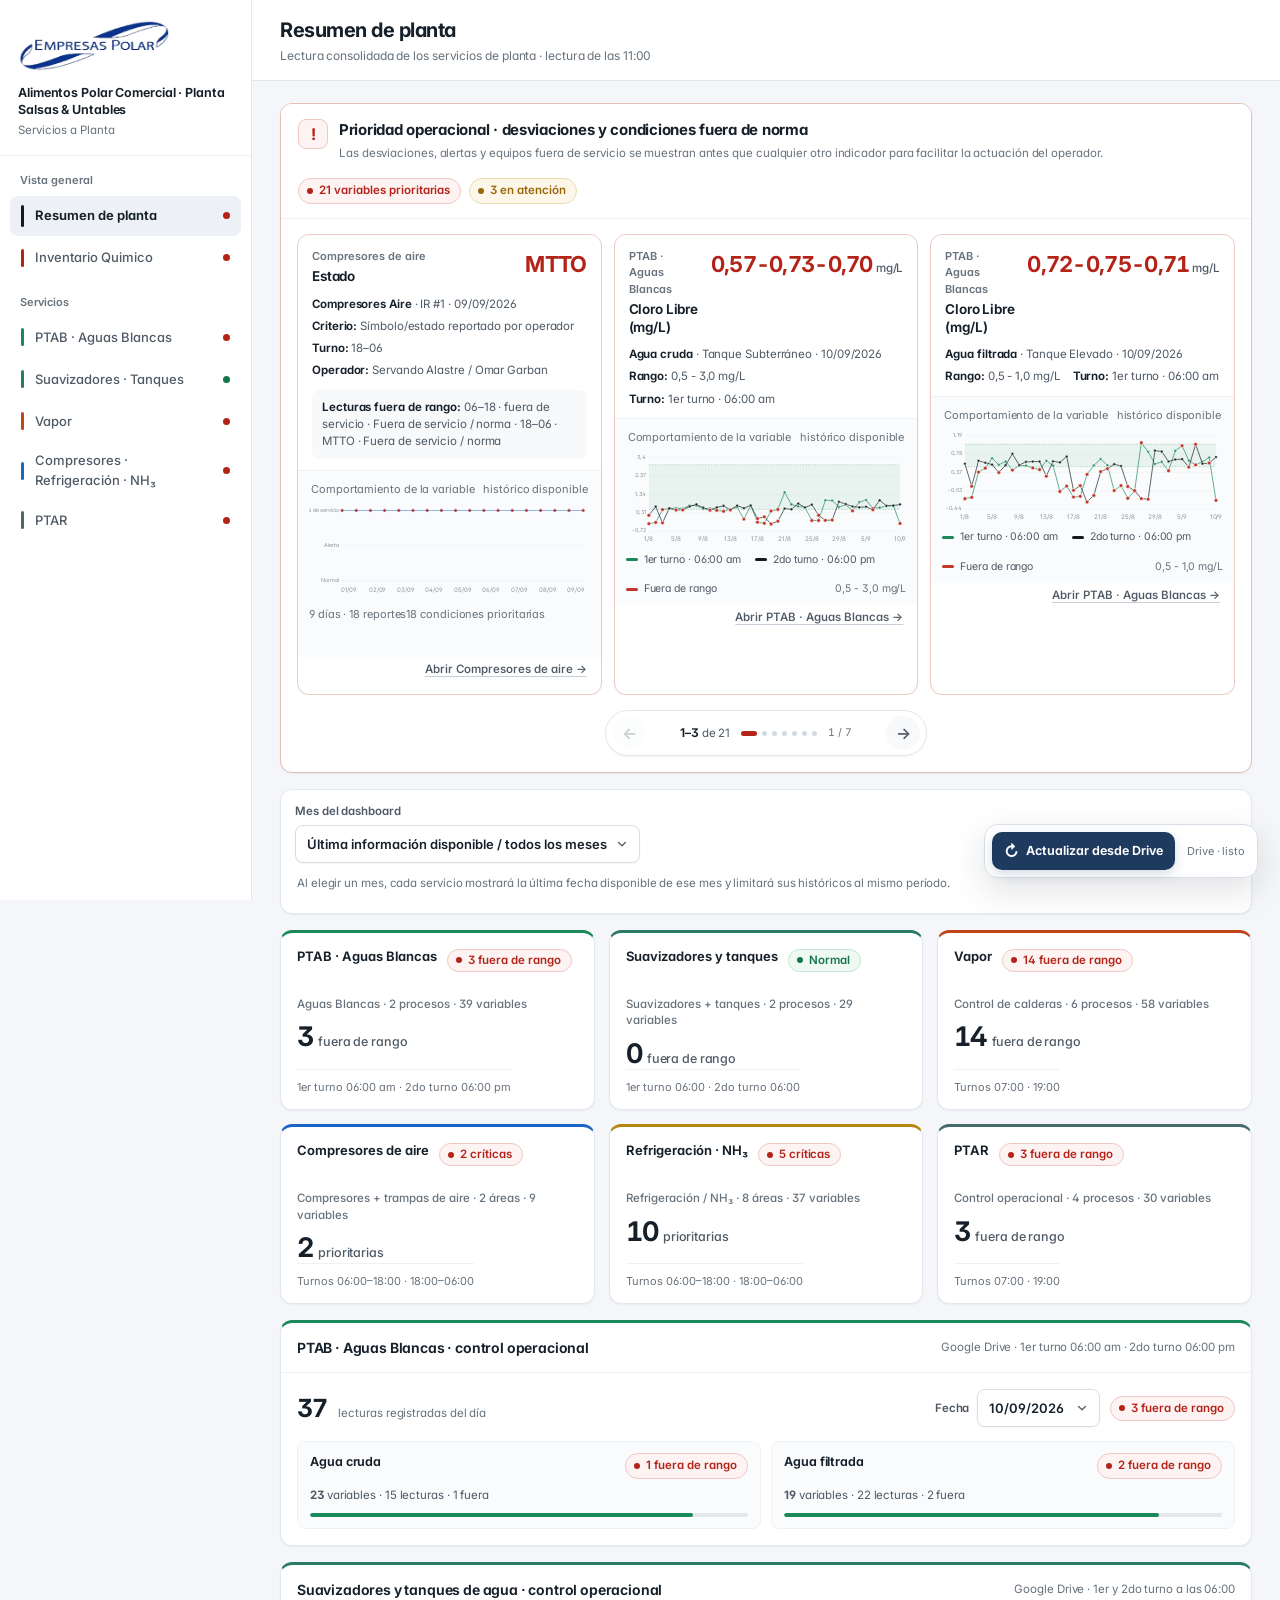
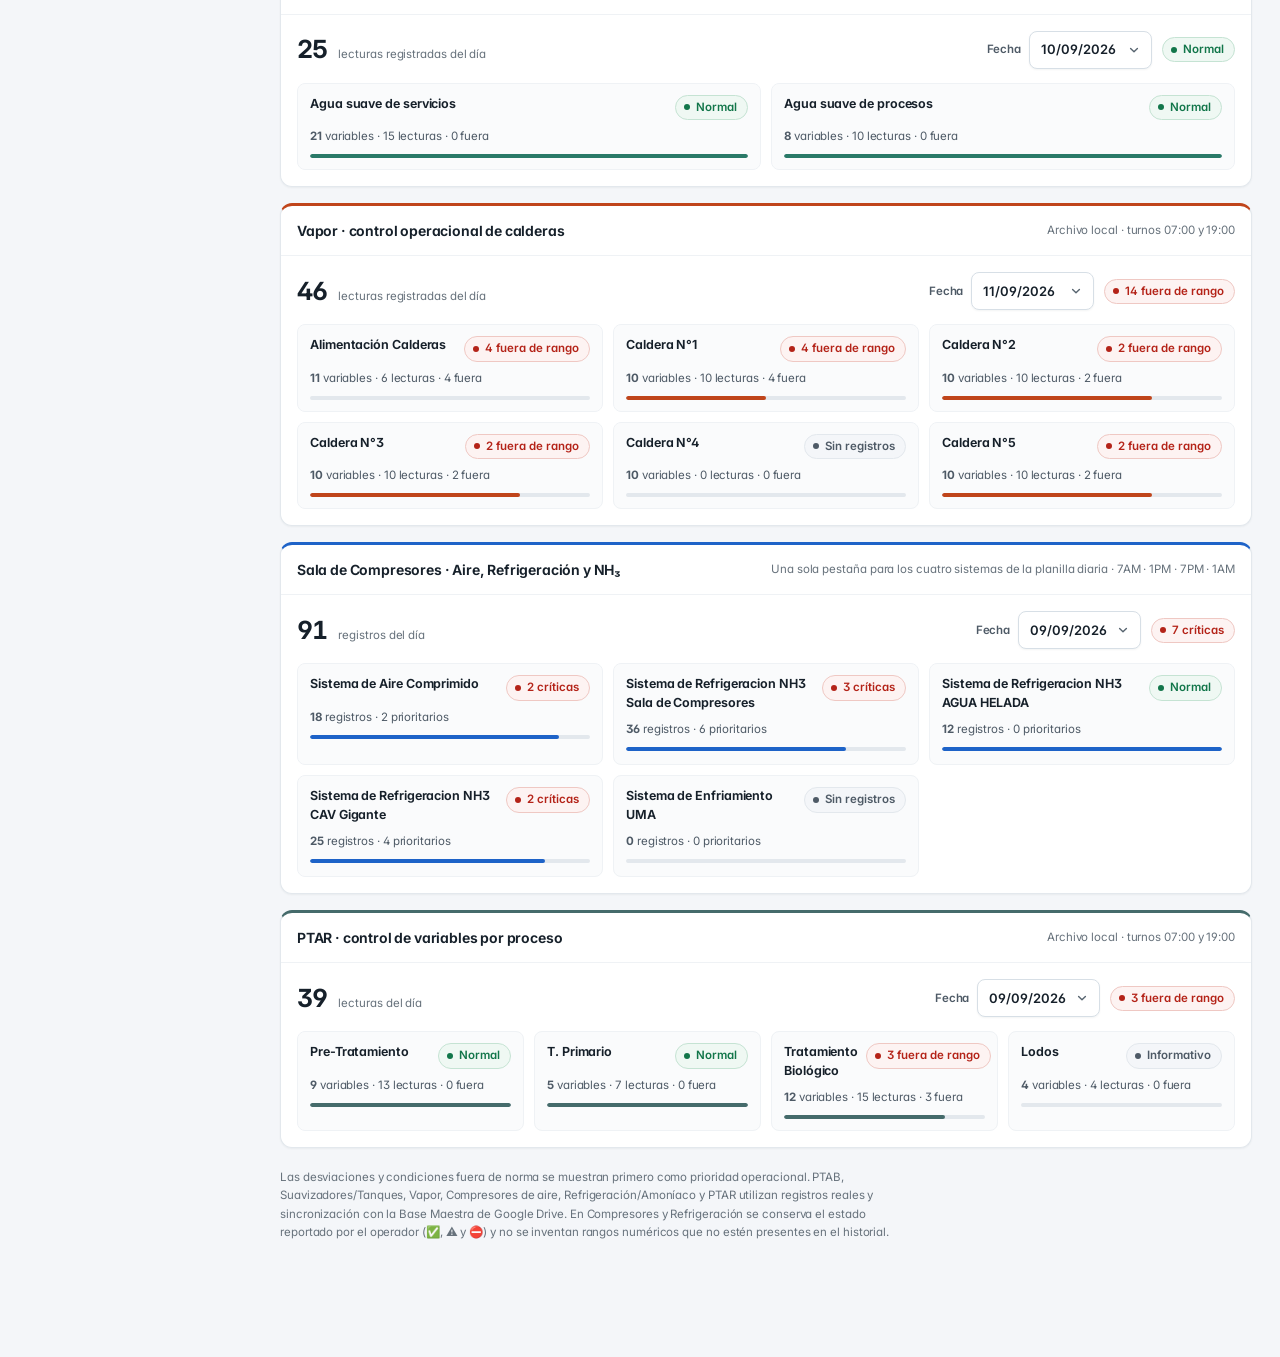
==== commit e218e191: "Add files via upload" ====
--- a/index.html
+++ b/index.html
@@ -4,38 +4,17 @@
 <meta charset="utf-8">
 <meta name="viewport" content="width=device-width, initial-scale=1">
 <meta name="theme-color" content="#F6F8FB">
-<title>Servicios industriales · Alimentos Polar Planta 2</title>
+<title>Servicios a Planta · Alimentos Polar Comercial Planta Salsas & Untables</title>
 <link rel="preconnect" href="https://fonts.googleapis.com">
 <link rel="preconnect" href="https://fonts.gstatic.com" crossorigin>
 <link href="https://fonts.googleapis.com/css2?family=Inter:wght@400;500;600;700;800&display=swap" rel="stylesheet">
-<link rel="stylesheet" href="estilos.css?v=20260928-rediseno">
+<link rel="stylesheet" href="estilos.css?v=20260928-v11-ui">
 
 <style id="drive-refresh-critical">
-/* El boton flotante vive fuera de .app: se asegura su posicion y visibilidad */
-#drive-refresh-floating{
-  position:fixed!important;right:20px!important;bottom:20px!important;
-  z-index:2147483647!important;display:flex!important;visibility:visible!important;opacity:1!important;
-  align-items:center!important;gap:8px!important;
-  background:#FFFFFF!important;border:1px solid #E3E8ED!important;border-radius:12px!important;
-  padding:7px!important;box-shadow:0 6px 16px rgba(22,32,42,.08),0 16px 40px rgba(22,32,42,.10)!important;
-  font-family:Inter,-apple-system,BlinkMacSystemFont,'Segoe UI',Arial,sans-serif!important;
-}
-#drive-refresh-floating #drive-refresh-btn{
-  display:inline-flex!important;visibility:visible!important;opacity:1!important;
-  align-items:center!important;gap:7px!important;border:0!important;
-  background:#16202A!important;border-radius:8px!important;padding:9px 13px!important;
-  cursor:pointer!important;font-weight:650!important;font-size:12.5px!important;color:#fff!important;
-  min-height:38px!important;
-}
-#drive-refresh-floating #drive-refresh-btn:hover{background:#243342!important}
-#drive-refresh-floating #drive-refresh-status{
-  display:inline-block!important;visibility:visible!important;opacity:1!important;
-  font-size:11px!important;color:#8A949E!important;max-width:180px!important;padding:0 5px!important;
-}
-@media(max-width:760px){
-  #drive-refresh-floating{right:13px!important;bottom:13px!important}
-  #drive-refresh-floating #drive-refresh-status{display:none!important}
-}
+#drive-refresh-floating{position:fixed!important;right:22px!important;bottom:22px!important;z-index:2147483647!important;display:flex!important;align-items:center!important;gap:7px!important;background:rgba(255,255,255,.93)!important;border:1px solid #D6DFE7!important;border-radius:14px!important;padding:7px!important;box-shadow:0 12px 34px rgba(23,33,43,.13)!important;font-family:Inter,Arial,sans-serif!important;backdrop-filter:blur(14px)!important}
+#drive-refresh-floating #drive-refresh-btn{display:inline-flex!important;visibility:visible!important;opacity:1!important;align-items:center!important;gap:7px!important;border:0!important;background:#1E3A5F!important;border-radius:10px!important;padding:9px 12px!important;cursor:pointer!important;font-weight:700!important;color:#fff!important;box-shadow:0 4px 12px rgba(30,58,95,.18)!important}
+#drive-refresh-floating #drive-refresh-status{display:inline-block!important;visibility:visible!important;opacity:1!important;font-size:11px!important;color:#66737D!important;max-width:180px!important;padding:0 5px!important}
+@media(max-width:760px){#drive-refresh-floating{right:12px!important;bottom:12px!important}#drive-refresh-floating #drive-refresh-status{display:none!important}}
 </style>
 </head>
 <body>
@@ -253,7 +232,7 @@
             <span class="note" id="inv-source-note">Fuente · Base_Maestra_Dashboard / INVENTARIO_QUIMICO</span>
           </div>
           <div class="inv-actions">
-            <a class="inv-action-btn secondary" href="formatos_operador/Formato_Actualizacion_Inventario_Quimico.xlsx" download>Descargar formato</a>
+            <a class="inv-action-btn secondary" href="inventario/Inventario_de_Quimicos_Servicios_a_Planta_SyU.xlsx" download>Descargar archivo base</a>
             <label class="inv-action-btn primary" for="inv-excel-input">Actualizar inventario desde Excel</label>
             <input id="inv-excel-input" type="file" accept=".xlsx,application/vnd.openxmlformats-officedocument.spreadsheetml.sheet" hidden>
             <span class="pill idle" id="inv-count-pill"><i></i>—</span>
@@ -540,8 +519,8 @@
 <script src="ptar_fallback.js?v=20260927-v10inv"></script>
 <script src="vapor_fallback.js?v=20260927-v10inv"></script>
 <script src="suav_fallback.js?v=20260927-v10inv"></script>
-<script src="inventario_fallback.js?v=20260927-v10-2invxlsx"></script>
-<script src="config.js?v=20260927-v10-2invxlsx"></script>
-<script src="app.js?v=20260927-v10-2invxlsx"></script>
+<script src="inventario_fallback.js?v=20260928-v11-1inv-original"></script>
+<script src="config.js?v=20260928-v11-1inv-original"></script>
+<script src="app.js?v=20260928-v11-1inv-original"></script>
 </body>
 </html>
--- a/estilos.css
+++ b/estilos.css
@@ -210,7 +210,8 @@
 .top .sub{font-size:12px;color:var(--ink-3);margin-top:2px}
 .top-r{margin-left:auto;display:flex;align-items:center;gap:10px;flex-wrap:wrap}
 
-.view{padding:22px 28px 64px;max-width:1640px;width:100%}
+/* El espacio de abajo deja libre el boton flotante de sincronizacion */
+.view{padding:22px 28px 104px;max-width:1640px;width:100%}
 .view[hidden]{display:none}
 
 /* Selector de ronda (se conserva por compatibilidad) */
@@ -1497,3 +1498,13 @@
     scroll-behavior:auto !important;
   }
 }
+
+/* =========================================================
+   22. Legibilidad de las graficas pequenas
+   El SVG se dibuja con un viewBox de 760 y se muestra a la
+   mitad de ancho dentro de la tarjeta de prioridad: el texto
+   del eje queda en unos 4px reales. Se reescala aqui para que
+   siga siendo legible sin tocar como se genera la grafica.
+   ========================================================= */
+.priority-chart svg text{font-size:17px}
+.priority-chart svg text[text-anchor="end"]{font-size:15px}
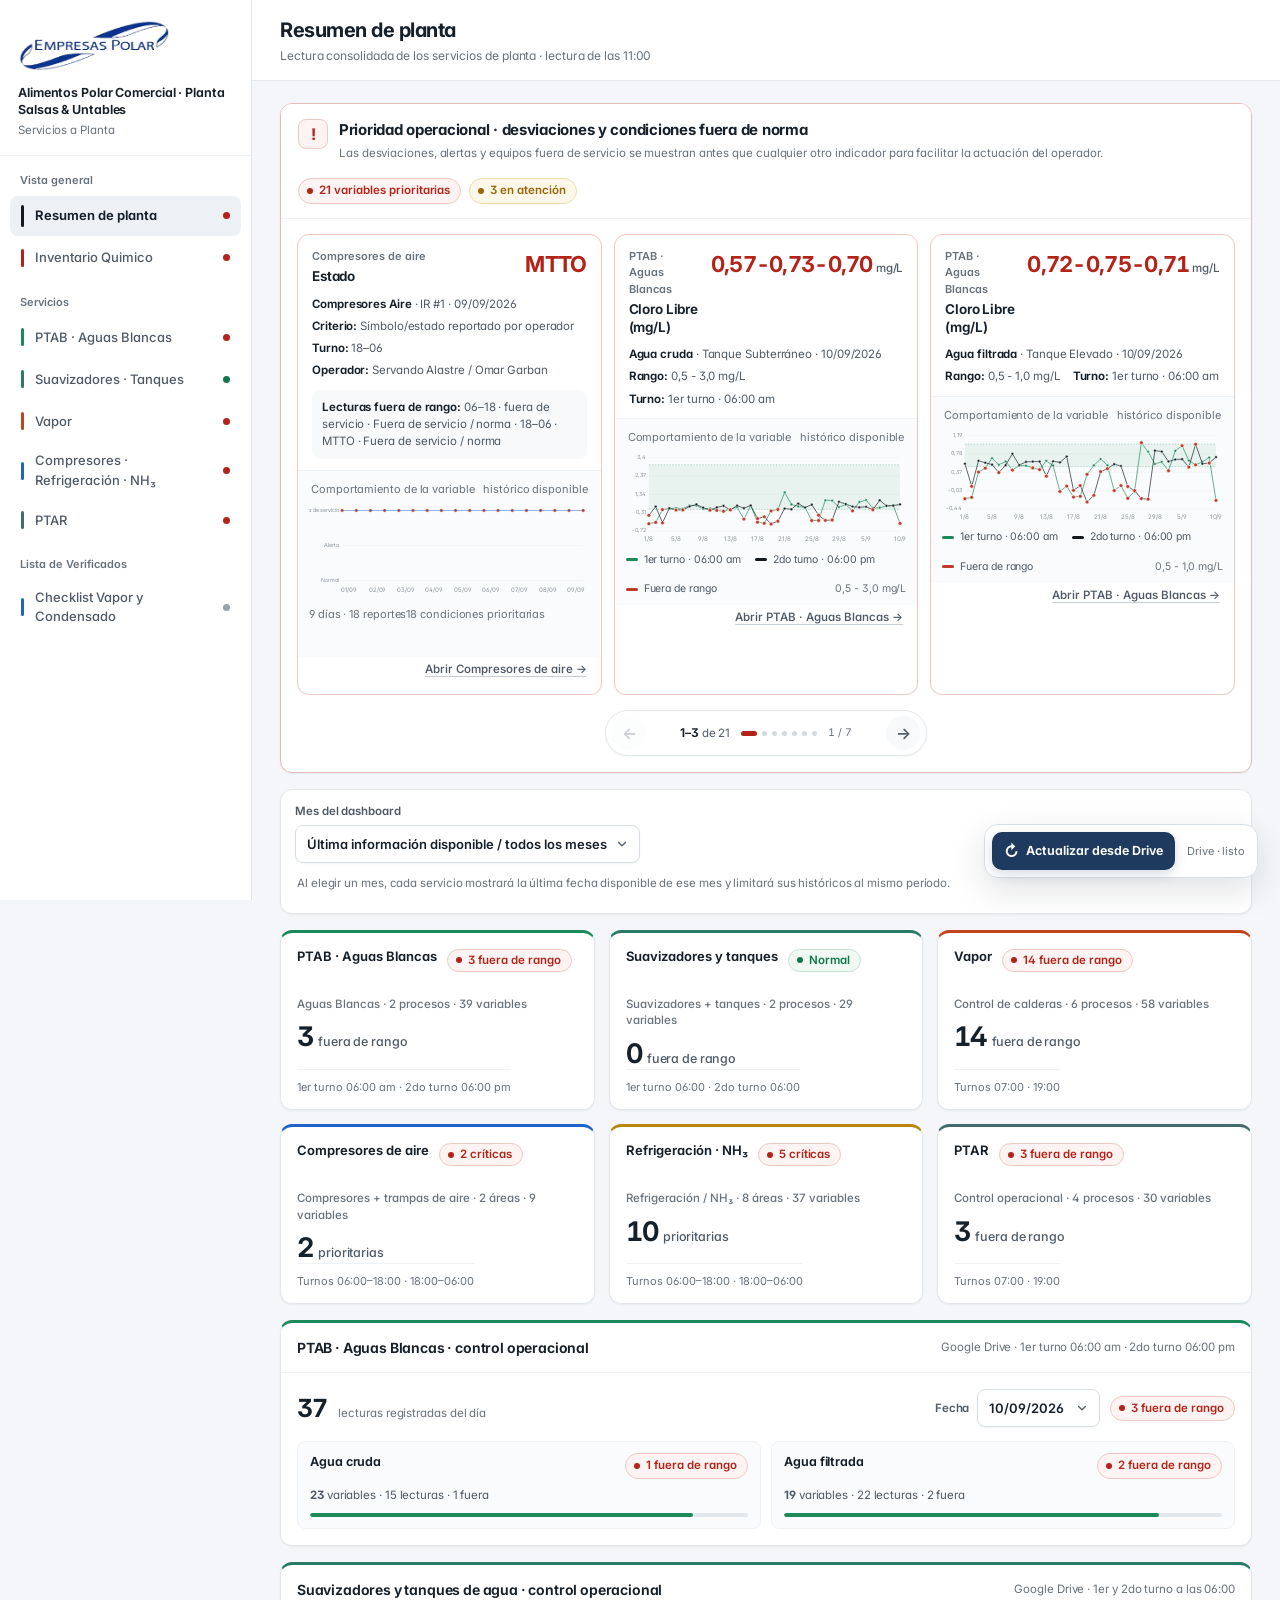
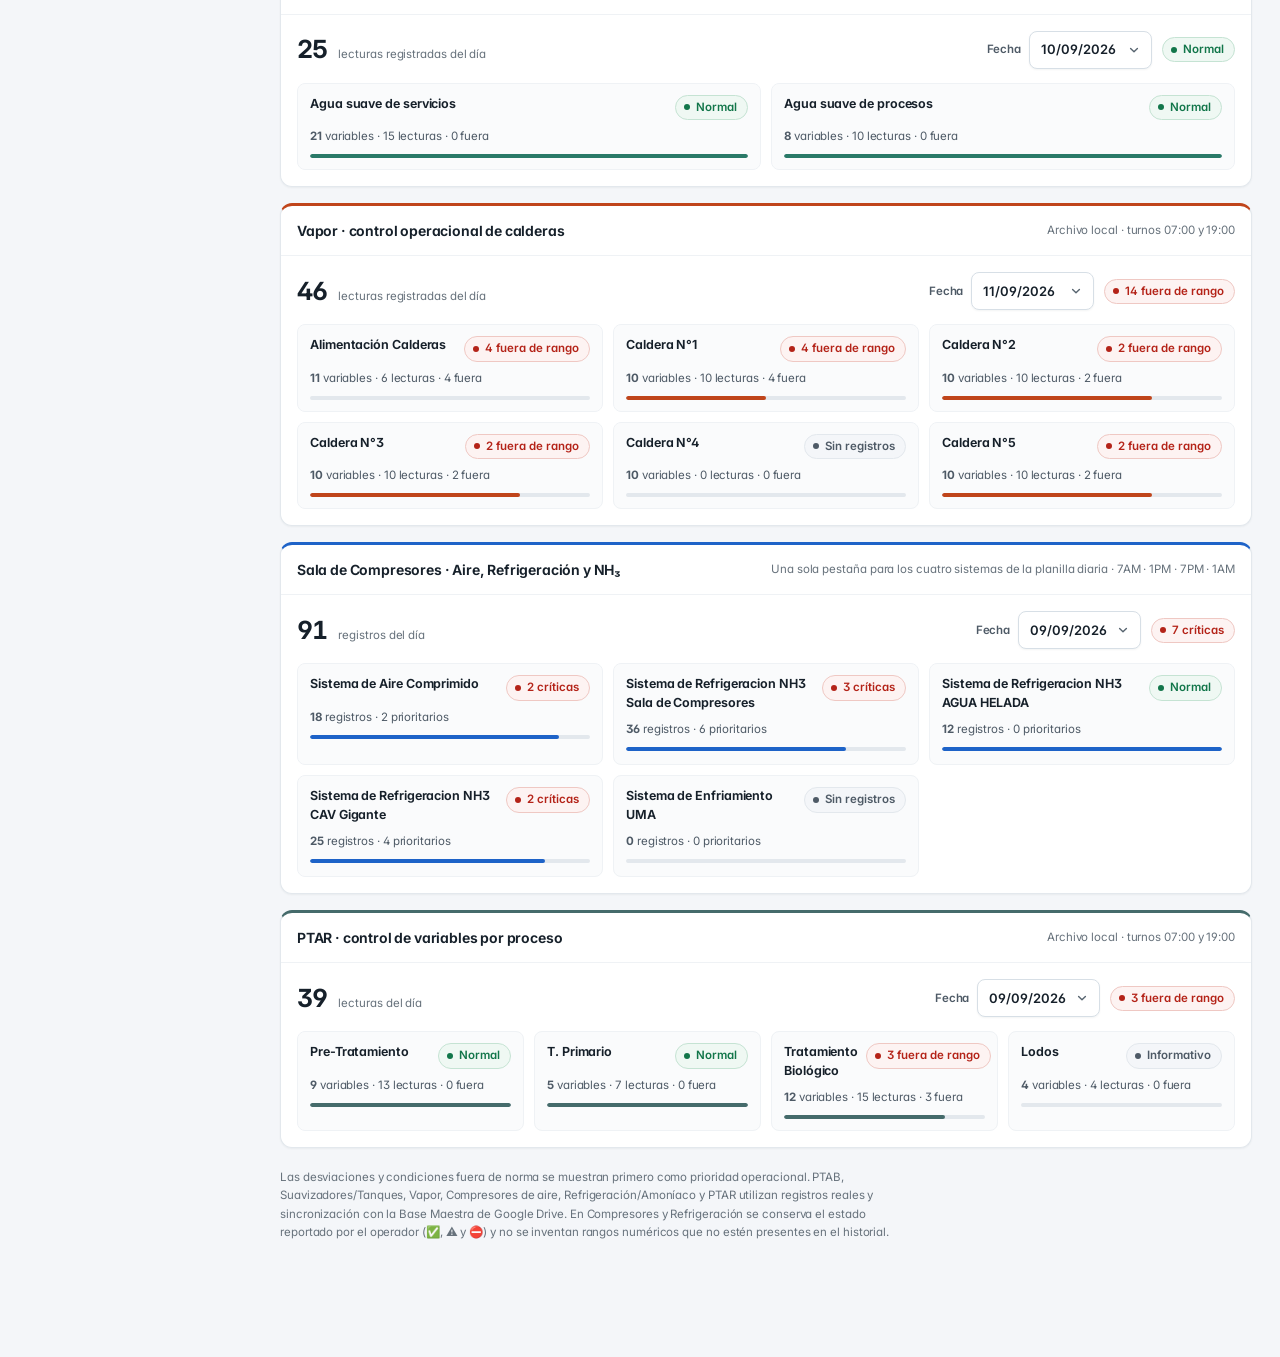
==== commit 1690ccac: "Add files via upload" ====
--- a/index.html
+++ b/index.html
@@ -8,7 +8,7 @@
 <link rel="preconnect" href="https://fonts.googleapis.com">
 <link rel="preconnect" href="https://fonts.gstatic.com" crossorigin>
 <link href="https://fonts.googleapis.com/css2?family=Inter:wght@400;500;600;700;800&display=swap" rel="stylesheet">
-<link rel="stylesheet" href="estilos.css?v=20260928-v11-ui">
+<link rel="stylesheet" href="estilos.css?v=20261001-v11-7-verificados-limpio">
 
 <style id="drive-refresh-critical">
 #drive-refresh-floating{position:fixed!important;right:22px!important;bottom:22px!important;z-index:2147483647!important;display:flex!important;align-items:center!important;gap:7px!important;background:rgba(255,255,255,.93)!important;border:1px solid #D6DFE7!important;border-radius:14px!important;padding:7px!important;box-shadow:0 12px 34px rgba(23,33,43,.13)!important;font-family:Inter,Arial,sans-serif!important;backdrop-filter:blur(14px)!important}
@@ -52,6 +52,10 @@
       </button>
 <button class="tab" role="tab" id="t-ptar" aria-controls="v-ptar" aria-selected="false" data-tab="ptar" style="--k:var(--ptar)">
         <span class="dot"></span>PTAR<span class="st" data-tabst="ptar"></span>
+      </button>
+      <div class="nav-h">Lista de Verificados</div>
+      <button class="tab" role="tab" id="t-verificados" aria-controls="v-verificados" aria-selected="false" data-tab="verificados" style="--k:#1E63C8">
+        <span class="dot"></span>Checklist Vapor y Condensado<span class="st idle" data-tabst="verificados"></span>
       </button>
     </nav>
   </aside>
@@ -501,9 +505,108 @@
 
       <div class="ptar-process-list" id="ptar-procesos"></div>
     </section>
+
+    <!-- ======= LISTA DE VERIFICADOS · CHECKLIST VAPOR Y CONDENSADO ======= -->
+    <section class="view verif-theme" id="v-verificados" role="tabpanel" aria-labelledby="t-verificados" hidden>
+      <div class="card verif-intro mb">
+        <div class="card-b verif-intro-inner">
+          <div>
+            <span class="verif-eyebrow">Lista de Verificados</span>
+            <h3>Checklist de vapor y condensado</h3>
+            <p>Seguimiento de Queso, Tomate, Mayonesa, Manifold y Margarina. Los registros se cargan desde la planilla del operador y se conservan de forma histórica en Google Drive.</p>
+          </div>
+          <div class="verif-actions">
+            <label class="verif-action-btn primary" for="verif-excel-input">Cargar checklist Excel</label>
+            <input id="verif-excel-input" type="file" accept=".xlsx,application/vnd.openxmlformats-officedocument.spreadsheetml.sheet" hidden>
+          </div>
+        </div>
+      </div>
+
+      <div class="grid g-kpi verif-kpis mb">
+        <div class="kpi"><div class="lbl">Registros visibles</div><div class="v" id="verif-kpi-total">0</div><div class="rng">Puntos/equipos verificados</div></div>
+        <div class="kpi"><div class="lbl">Última inspección</div><div class="v verif-kpi-date" id="verif-kpi-latest">—</div><div class="rng" id="verif-kpi-latest-meta">Sin información</div></div>
+        <div class="kpi"><div class="lbl">Desviaciones</div><div class="v" id="verif-kpi-issues">0</div><div class="rng">Puntos/equipos con condición no OK</div></div>
+        <div class="kpi"><div class="lbl">Avisos B1</div><div class="v" id="verif-kpi-b1">0</div><div class="rng">Registros con aviso asociado</div></div>
+      </div>
+
+      <div class="card mb">
+        <div class="card-h verif-filter-head">
+          <div>
+            <h3>Filtros de verificación</h3>
+            <span class="note">Combine área, fecha, turno y estado para revisar el histórico.</span>
+          </div>
+          <button type="button" class="verif-clear-btn" id="verif-clear">Limpiar filtros</button>
+        </div>
+        <div class="card-b">
+          <div class="verif-filters">
+            <label>Área<select id="verif-area"><option value="__all__">Todas las áreas</option></select></label>
+            <label>Fecha<select id="verif-date"><option value="__all__">Todas las fechas</option></select></label>
+            <label>Turno<select id="verif-turno"><option value="__all__">Todos los turnos</option></select></label>
+            <label>Estado<select id="verif-status"><option value="__all__">Todos los estados</option><option value="issue">Con desviación</option><option value="ok">Verificado</option><option value="pending">Pendiente</option></select></label>
+            <label class="verif-search-label">Buscar<input id="verif-search" type="search" placeholder="Punto, supervisor, operador, aviso u observación"></label>
+          </div>
+        </div>
+      </div>
+
+      <div class="verif-area-grid mb" id="verif-area-grid"></div>
+
+      <div class="card verif-reference-card mb" id="verif-reference">
+        <div class="card-h verif-reference-head">
+          <div>
+            <span class="verif-eyebrow">Referencia visual</span>
+            <h3>Ubicación del punto a verificar</h3>
+            <span class="note">Fotografías extraídas de los diagramas de condensado para facilitar la identificación en campo.</span>
+          </div>
+          <div class="verif-ref-controls">
+            <label>Área<select id="verif-ref-area" aria-label="Área de referencia visual"></select></label>
+            <label>Punto / equipo<select id="verif-ref-point" aria-label="Punto o equipo de referencia visual"></select></label>
+            <label>Vista<select id="verif-ref-mode" aria-label="Modo de visualización de fotografías"><option value="point">Punto / equipo</option><option value="area">Todas las fotos del área</option><option value="hide">Ocultar Referencias</option></select></label>
+          </div>
+        </div>
+        <div class="card-b" id="verif-ref-view"></div>
+      </div>
+
+      <div class="card">
+        <div class="card-h verif-history-head">
+          <div>
+            <h3>Histórico de verificaciones</h3>
+            <span class="note" id="verif-count">0 registros</span>
+          </div>
+          <div class="verif-history-nav" id="verif-history-nav" aria-label="Navegación del histórico">
+            <button type="button" class="verif-page-btn" id="verif-page-prev" aria-label="Mostrar 10 registros anteriores">← Anteriores</button>
+            <label class="verif-page-select-label">Página
+              <select id="verif-page-select" aria-label="Seleccionar página del histórico"></select>
+            </label>
+            <span class="verif-page-meta" id="verif-page-meta">0–0 de 0</span>
+            <button type="button" class="verif-page-btn" id="verif-page-next" aria-label="Mostrar 10 registros siguientes">Siguientes →</button>
+          </div>
+        </div>
+        <div class="card-b verif-table-wrap">
+          <table class="tbl verif-table">
+            <thead><tr>
+              <th>Fecha</th><th>Turno</th><th>Área</th><th>Punto / Equipo</th>
+              <th>Condicion Fuga</th><th>By pass</th><th>Manómetros</th><th>Aislamiento</th><th>Seguridad</th>
+              <th>#Aviso B1</th><th>Observación</th><th>Supervisor</th><th>Operador</th>
+            </tr></thead>
+            <tbody id="verif-table-body"></tbody>
+          </table>
+        </div>
+      </div>
+    </section>
   </div>
 </div>
 
+
+
+<div class="verif-photo-modal" id="verif-photo-modal" hidden role="dialog" aria-modal="true" aria-labelledby="verif-photo-modal-title">
+  <div class="verif-photo-modal-dialog">
+    <div class="verif-photo-modal-head">
+      <strong id="verif-photo-modal-title">Referencia visual</strong>
+      <button type="button" class="verif-photo-modal-close" data-verif-photo-close aria-label="Cerrar imagen">×</button>
+    </div>
+    <div class="verif-photo-modal-body"><img id="verif-photo-modal-img" alt="Referencia visual"></div>
+  </div>
+</div>
 
 <!-- Botón fijo: fuera de .top-r porque .top-r está oculto por diseño -->
 <div id="drive-refresh-floating" aria-label="Sincronización Google Drive">
@@ -519,8 +622,9 @@
 <script src="ptar_fallback.js?v=20260927-v10inv"></script>
 <script src="vapor_fallback.js?v=20260927-v10inv"></script>
 <script src="suav_fallback.js?v=20260927-v10inv"></script>
-<script src="inventario_fallback.js?v=20260928-v11-1inv-original"></script>
-<script src="config.js?v=20260928-v11-1inv-original"></script>
-<script src="app.js?v=20260928-v11-1inv-original"></script>
+<script src="inventario_fallback.js?v=20261001-v11-7-verificados-limpio"></script>
+<script src="verificados_fallback.js?v=20261001-v11-7-verificados-limpio"></script>
+<script src="config.js?v=20261001-v11-7-verificados-limpio"></script>
+<script src="app.js?v=20261001-v11-7-verificados-limpio"></script>
 </body>
 </html>
--- a/estilos.css
+++ b/estilos.css
@@ -1508,3 +1508,134 @@
    ========================================================= */
 .priority-chart svg text{font-size:17px}
 .priority-chart svg text[text-anchor="end"]{font-size:15px}
+
+
+/* =========================================================
+   23. Lista de Verificados · Checklist Vapor y Condensado
+   ========================================================= */
+.verif-theme{--verif:#1E63C8}
+.verif-intro{border-top:3px solid var(--verif);overflow:hidden}
+.verif-intro-inner{display:flex;align-items:center;justify-content:space-between;gap:24px}
+.verif-intro h3{margin:4px 0 5px;font-size:18px;letter-spacing:-.02em}
+.verif-intro p{margin:0;max-width:820px;color:var(--ink-2);font-size:12.5px}
+.verif-eyebrow{display:inline-flex;align-items:center;font-size:10.5px;font-weight:700;letter-spacing:.08em;text-transform:uppercase;color:var(--verif)}
+.verif-actions{display:flex;align-items:center;justify-content:flex-end;gap:8px;flex-wrap:wrap;flex:0 0 auto}
+.verif-action-btn,.verif-clear-btn{display:inline-flex;align-items:center;justify-content:center;min-height:36px;padding:8px 12px;border-radius:var(--r-sm);font-size:12px;font-weight:650;text-decoration:none;border:1px solid var(--line);white-space:nowrap}
+.verif-action-btn.primary{background:var(--verif);border-color:var(--verif);color:#fff;box-shadow:0 3px 9px rgba(30,99,200,.14)}
+.verif-action-btn.primary:hover{filter:brightness(.96)}
+.verif-action-btn.secondary,.verif-clear-btn{background:var(--panel);color:var(--ink-2)}
+.verif-action-btn.secondary:hover,.verif-clear-btn:hover{background:var(--panel-2);border-color:#CBD5DE;color:var(--ink)}
+.verif-kpis .kpi{border-top:2px solid #D6E5F8}
+.verif-kpi-date{font-size:18px!important;line-height:1.25!important}
+.verif-filter-head{align-items:center;justify-content:space-between}
+.verif-filters{display:grid;grid-template-columns:repeat(4,minmax(145px,1fr)) minmax(260px,1.6fr);gap:10px}
+.verif-filters label{display:flex;flex-direction:column;gap:5px;font-size:11px;font-weight:650;color:var(--ink-3);text-transform:uppercase;letter-spacing:.025em}
+.verif-filters select,.verif-filters input{min-height:38px;border:1px solid var(--line);border-radius:var(--r-sm);background:var(--panel);padding:8px 10px;color:var(--ink);font-size:12.5px;text-transform:none;letter-spacing:0}
+.verif-filters select:focus,.verif-filters input:focus{border-color:#91B8E9;box-shadow:var(--focus-ring)}
+.verif-area-grid{display:grid;grid-template-columns:repeat(5,minmax(170px,1fr));gap:12px}
+.verif-area-card{appearance:none;text-align:left;background:var(--panel);border:1px solid var(--line);border-radius:var(--r);padding:14px;box-shadow:var(--sh-1);min-width:0;transition:border-color var(--tap),box-shadow var(--tap),transform var(--tap)}
+.verif-area-card:hover{border-color:#C8D7E8;box-shadow:var(--sh-2);transform:translateY(-1px)}
+.verif-area-card.is-active{border-color:#8EB7E7;box-shadow:0 0 0 2px rgba(30,99,200,.10)}
+.verif-area-name{display:flex;align-items:center;justify-content:space-between;gap:8px;font-size:12.5px;font-weight:750}
+.verif-area-name i{width:8px;height:8px;border-radius:50%;background:var(--ink-4);flex:0 0 auto}
+.verif-area-card.ok .verif-area-name i{background:var(--ok)}
+.verif-area-card.issue .verif-area-name i{background:var(--crit)}
+.verif-area-card.pending .verif-area-name i{background:var(--warn)}
+.verif-area-meta{margin-top:10px;font-size:11px;color:var(--ink-3);line-height:1.45}
+.verif-area-metrics{display:flex;align-items:baseline;gap:7px;margin-top:7px}
+.verif-area-metrics strong{font-size:20px;line-height:1;font-weight:700;font-variant-numeric:tabular-nums}
+.verif-area-metrics span{font-size:11px;color:var(--ink-3)}
+.verif-area-card.issue .verif-area-metrics strong{color:var(--crit)}
+.verif-table-wrap{overflow:auto;padding-top:5px}
+.verif-table{min-width:1520px}
+.verif-table th{position:sticky;top:0;background:var(--panel);z-index:2;white-space:nowrap;padding:8px 10px;border-bottom:1px solid var(--line);font-size:10.5px;text-transform:uppercase;letter-spacing:.025em}
+.verif-table td{padding:9px 10px;vertical-align:top;white-space:nowrap}
+.verif-table td:nth-child(4),.verif-table td:nth-child(11){white-space:normal;min-width:180px}
+.verif-status{display:inline-flex;align-items:center;justify-content:center;min-width:54px;padding:3px 7px;border-radius:999px;font-size:10.5px;font-weight:700;border:1px solid var(--line);background:var(--panel-2);color:var(--ink-2)}
+.verif-status.ok{background:var(--ok-bg);border-color:var(--ok-line);color:var(--ok)}
+.verif-status.issue{background:var(--crit-bg);border-color:var(--crit-line);color:var(--crit)}
+.verif-status.na{background:#F1F3F5;color:var(--ink-3)}
+.verif-empty-row td{text-align:center!important;color:var(--ink-3);padding:28px!important}
+
+/* Histórico · paginación de 10 registros */
+.verif-history-head{align-items:center;justify-content:space-between;gap:16px}
+.verif-history-nav{margin-left:auto;display:flex;align-items:center;justify-content:flex-end;gap:8px;flex-wrap:wrap}
+.verif-page-btn{appearance:none;min-height:34px;padding:7px 10px;border:1px solid var(--line);border-radius:var(--r-sm);background:var(--panel);color:var(--ink-2);font-size:11.5px;font-weight:650;transition:background var(--tap),border-color var(--tap),color var(--tap),transform var(--tap)}
+.verif-page-btn:hover:not(:disabled){background:#F2F6FB;border-color:#C8D8EA;color:#244F83}
+.verif-page-btn:active:not(:disabled){transform:translateY(1px)}
+.verif-page-btn:disabled{opacity:.42;cursor:not-allowed}
+.verif-page-select-label{display:flex;align-items:center;gap:6px;font-size:10.5px;font-weight:700;color:var(--ink-3);text-transform:uppercase;letter-spacing:.025em}
+.verif-page-select-label select{min-height:34px;border:1px solid var(--line);border-radius:var(--r-sm);background:var(--panel);padding:6px 28px 6px 9px;color:var(--ink);font-size:11.5px;font-weight:650;text-transform:none;letter-spacing:0}
+.verif-page-meta{min-width:74px;text-align:center;font-size:11px;color:var(--ink-3);font-variant-numeric:tabular-nums}
+.verif-table.verif-page-in-next{animation:verifPageInNext 260ms cubic-bezier(.22,.61,.36,1)}
+.verif-table.verif-page-in-prev{animation:verifPageInPrev 260ms cubic-bezier(.22,.61,.36,1)}
+@keyframes verifPageInNext{from{opacity:.18;transform:translateX(28px)}to{opacity:1;transform:translateX(0)}}
+@keyframes verifPageInPrev{from{opacity:.18;transform:translateX(-28px)}to{opacity:1;transform:translateX(0)}}
+@media (prefers-reduced-motion:reduce){.verif-table.verif-page-in-next,.verif-table.verif-page-in-prev{animation:none}}
+
+@media (max-width:1180px){.verif-area-grid{grid-template-columns:repeat(3,minmax(170px,1fr))}.verif-filters{grid-template-columns:repeat(3,minmax(150px,1fr))}}
+@media (max-width:900px){.verif-history-head{align-items:flex-start;flex-direction:column}.verif-history-nav{margin-left:0;justify-content:flex-start;width:100%}.verif-intro-inner{align-items:flex-start;flex-direction:column}.verif-actions{justify-content:flex-start;width:100%}.verif-area-grid{grid-template-columns:repeat(2,minmax(150px,1fr))}.verif-filters{grid-template-columns:1fr 1fr}.verif-search-label{grid-column:1/-1}}
+@media (max-width:620px){.verif-area-grid,.verif-filters{grid-template-columns:1fr}.verif-search-label{grid-column:auto}.verif-action-btn{width:100%}}
+
+
+/* =========================================================
+   24. Lista de Verificados · Referencias visuales de campo
+   ========================================================= */
+.verif-reference-card{overflow:hidden;border-top:2px solid #D8E6F7}
+.verif-reference-head{align-items:flex-start;justify-content:space-between;gap:20px}
+.verif-reference-head h3{margin:4px 0 2px}
+.verif-ref-controls{display:grid;grid-template-columns:minmax(140px,.7fr) minmax(230px,1.25fr) minmax(135px,.6fr);gap:9px;min-width:min(100%,700px)}
+.verif-ref-controls label{display:flex;flex-direction:column;gap:5px;font-size:10.5px;font-weight:700;color:var(--ink-3);text-transform:uppercase;letter-spacing:.025em}
+.verif-ref-controls select{min-height:38px;border:1px solid var(--line);border-radius:var(--r-sm);background:var(--panel);padding:8px 28px 8px 10px;color:var(--ink);font-size:12px;text-transform:none;letter-spacing:0}
+.verif-ref-controls select:focus{border-color:#91B8E9;box-shadow:var(--focus-ring)}
+.verif-ref-summary{display:flex;align-items:flex-start;justify-content:space-between;gap:18px;margin-bottom:14px;padding-bottom:12px;border-bottom:1px solid var(--line-2)}
+.verif-ref-summary h4{margin:7px 0 2px;font-size:15px;letter-spacing:-.012em}
+.verif-ref-summary p{margin:0;color:var(--ink-3);font-size:11.5px}
+.verif-ref-count{flex:0 0 auto;background:#F3F7FC;border:1px solid #DCE8F6;color:#315C91;border-radius:999px;padding:5px 9px;font-size:10.5px;font-weight:700}
+.verif-photo-grid{display:flex;flex-wrap:wrap;gap:14px;align-items:flex-start;width:100%}
+.verif-photo-grid.is-single{justify-content:center}
+.verif-photo-grid.is-multiple{justify-content:center}
+.verif-photo-card{position:relative;display:flex;flex-direction:column;width:100%;min-width:0;text-align:left;background:var(--panel);border:1px solid var(--line);border-radius:var(--r);overflow:hidden;padding:0;box-shadow:var(--sh-1);transition:border-color var(--tap),box-shadow var(--tap),transform var(--tap)}
+.verif-photo-grid.is-single .verif-photo-card{flex:0 1 900px;max-width:900px}
+.verif-photo-grid.is-multiple .verif-photo-card{flex:0 1 450px;max-width:450px}
+.verif-photo-card:hover{border-color:#BED0E5;box-shadow:var(--sh-2);transform:translateY(-1px)}
+.verif-photo-card:focus-visible{outline:2px solid var(--focus);outline-offset:2px}
+.verif-photo-frame{display:flex;align-items:center;justify-content:center;width:100%;aspect-ratio:25/14;background:#EDF1F5;overflow:hidden}
+.verif-photo-frame img{display:block;width:100%;height:100%;object-fit:contain;background:#fff;transition:transform 180ms ease}
+.verif-photo-card:hover .verif-photo-frame img{transform:scale(1.012)}
+.verif-photo-caption{display:flex;flex-direction:column;gap:2px;padding:10px 12px 11px;min-width:0}
+.verif-photo-caption strong{font-size:11.5px;color:var(--ink);white-space:normal}
+.verif-photo-hidden{min-height:120px;border:1px dashed #C9D8E7;border-radius:var(--r);background:#F8FAFC;display:flex;flex-direction:column;align-items:center;justify-content:center;gap:5px;text-align:center;padding:20px;color:var(--ink-3)}
+.verif-photo-hidden strong{color:var(--ink-2);font-size:12px}
+.verif-photo-hidden span{font-size:11px;max-width:460px}
+.verif-photo-zoom{position:absolute;right:9px;top:9px;background:rgba(22,32,42,.78);color:#fff;border-radius:999px;padding:4px 8px;font-size:9.5px;font-weight:700;backdrop-filter:blur(4px)}
+.verif-point-cell{display:flex;align-items:flex-start;gap:8px;justify-content:space-between}
+.verif-photo-link{appearance:none;border:1px solid #C9D9EB;background:#F4F8FD;color:#2B5F9C;border-radius:999px;padding:3px 7px;font-size:9.5px;font-weight:700;white-space:nowrap;flex:0 0 auto}
+.verif-photo-link:hover{background:#EAF2FB;border-color:#ABC4E1}
+.verif-photo-modal[hidden]{display:none!important}
+.verif-photo-modal{position:fixed;inset:0;z-index:2147483646;display:flex;align-items:center;justify-content:center;padding:24px;background:rgba(13,20,27,.72);backdrop-filter:blur(7px)}
+.verif-photo-modal-dialog{width:min(1180px,96vw);max-height:92vh;background:var(--panel);border:1px solid rgba(255,255,255,.45);border-radius:16px;box-shadow:0 24px 80px rgba(0,0,0,.28);overflow:hidden;display:flex;flex-direction:column}
+.verif-photo-modal-head{display:flex;align-items:center;justify-content:space-between;gap:16px;padding:12px 15px;border-bottom:1px solid var(--line);background:var(--panel)}
+.verif-photo-modal-head strong{font-size:12.5px}
+.verif-photo-modal-close{appearance:none;width:34px;height:34px;border-radius:9px;border:1px solid var(--line);background:var(--panel-2);font-size:22px;line-height:1;color:var(--ink-2)}
+.verif-photo-modal-close:hover{background:var(--canvas-2);color:var(--ink)}
+.verif-photo-modal-body{min-height:0;overflow:auto;background:#E9EEF3;display:flex;align-items:center;justify-content:center;padding:12px}
+.verif-photo-modal-body img{display:block;max-width:100%;max-height:calc(92vh - 84px);width:auto;height:auto;object-fit:contain;background:#fff;border-radius:8px;box-shadow:var(--sh-2)}
+body.verif-modal-open{overflow:hidden}
+
+@media (max-width:900px){
+  .verif-reference-head{flex-direction:column}
+  .verif-ref-controls{width:100%;min-width:0}
+}
+@media (max-width:620px){
+  .verif-ref-controls{grid-template-columns:1fr}
+  .verif-photo-grid{justify-content:center}
+  .verif-photo-grid.is-single .verif-photo-card,.verif-photo-grid.is-multiple .verif-photo-card{flex-basis:100%;max-width:100%}
+  .verif-ref-summary{flex-direction:column}
+  .verif-photo-modal{padding:8px}
+  .verif-photo-modal-dialog{width:100%;max-height:96vh;border-radius:12px}
+  .verif-photo-modal-body img{max-height:calc(96vh - 78px)}
+}
+
+/* V11.6 · Ocultar Referencias elimina por completo el bloque de contenido */
+#verif-ref-view[hidden]{display:none!important}
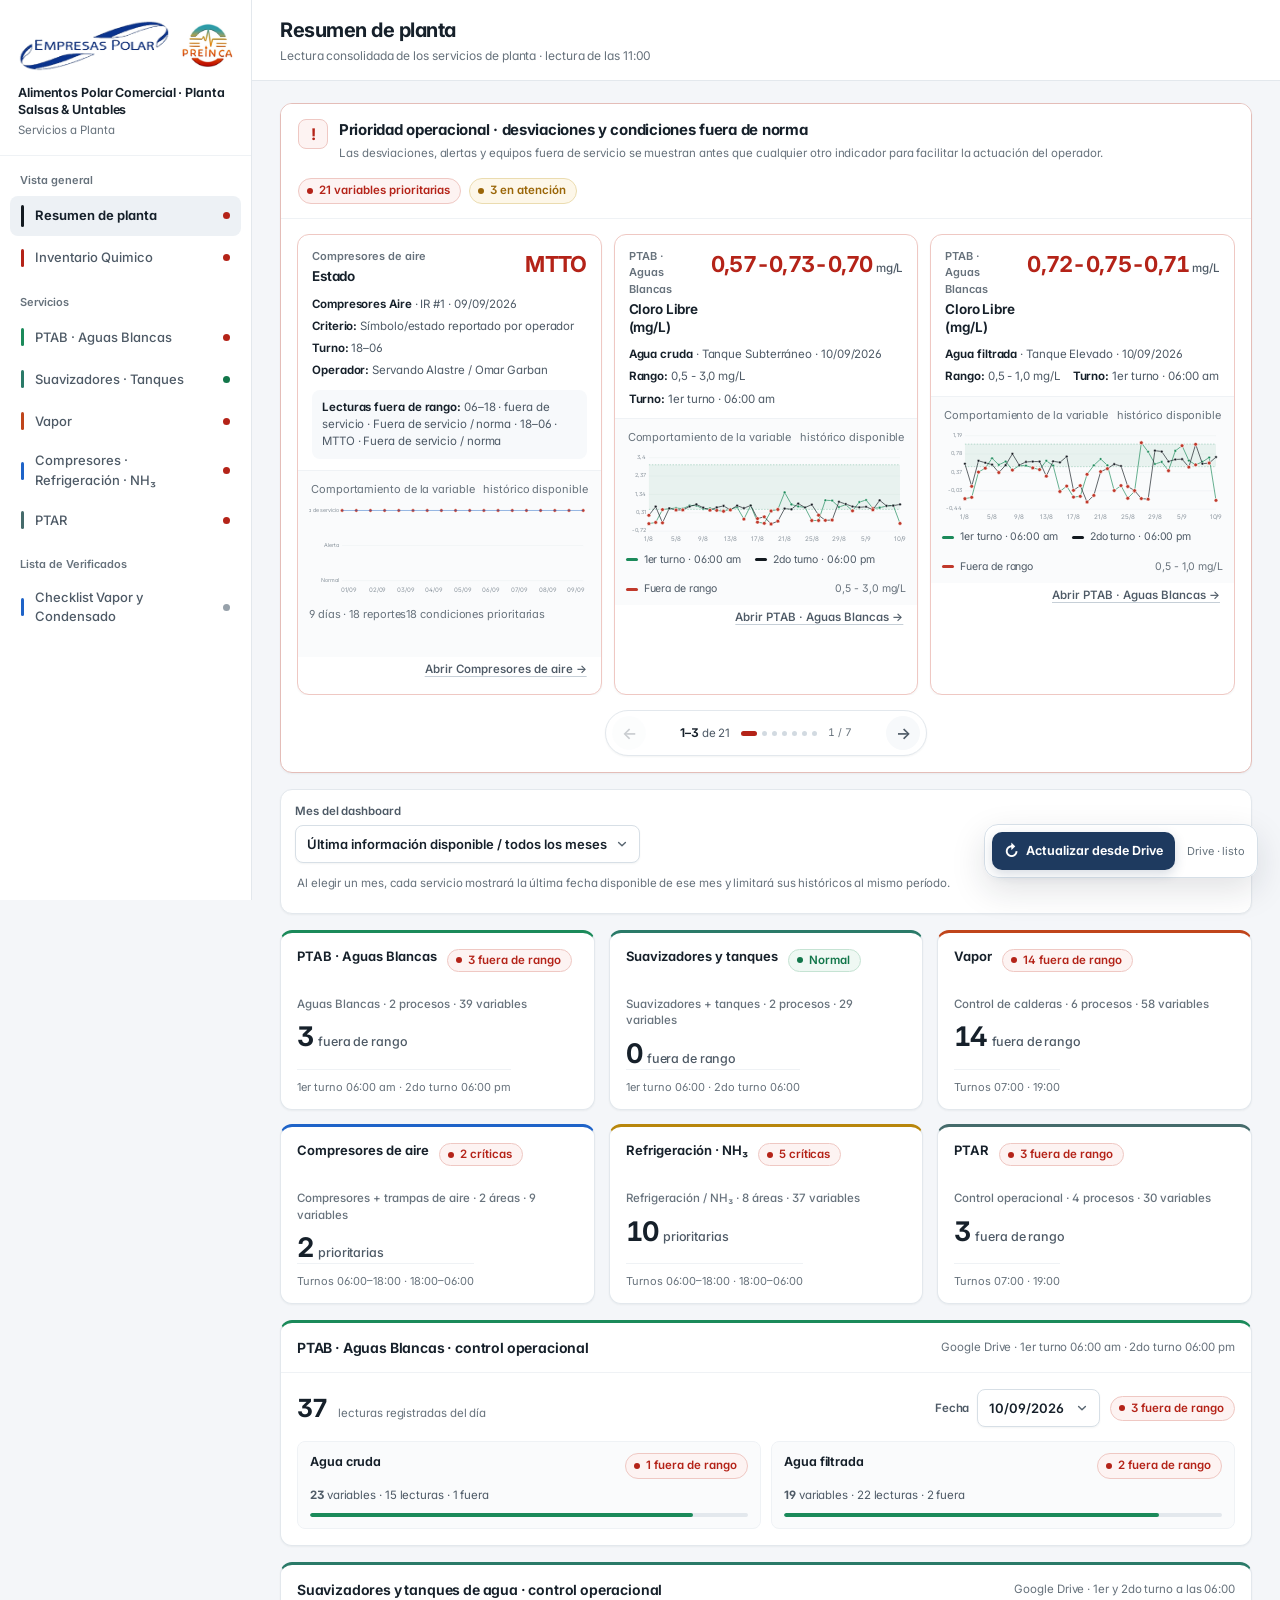
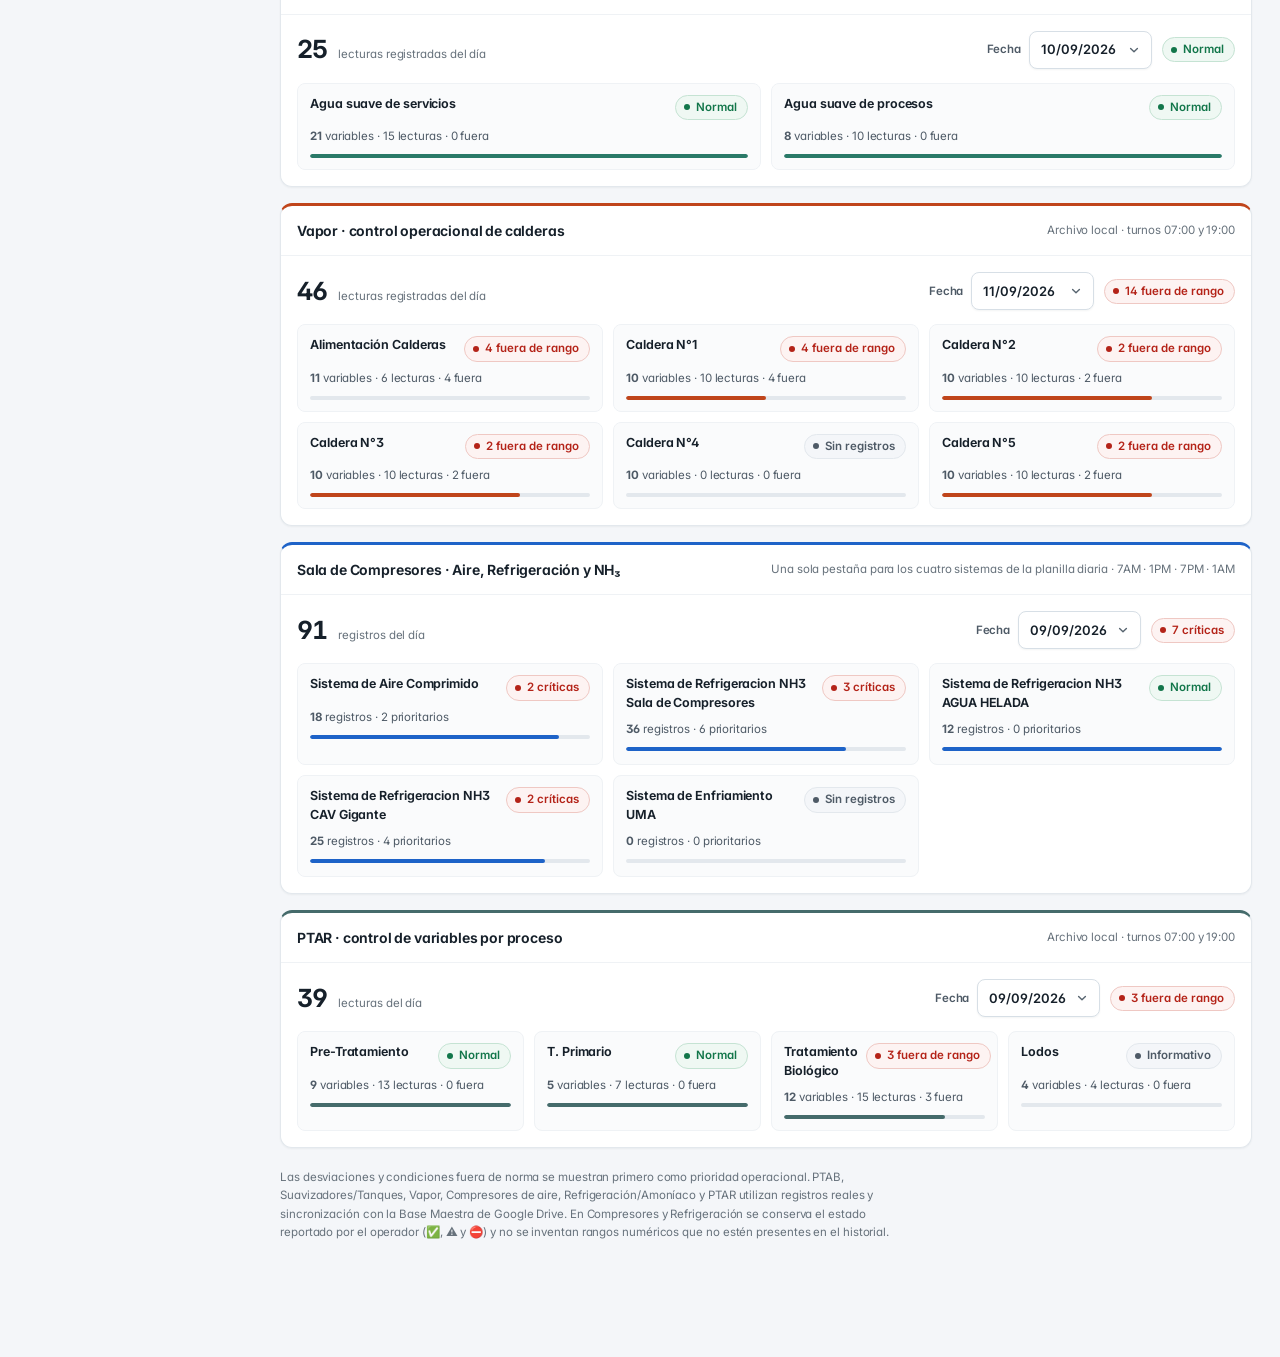
==== commit 5572622d: "Add files via upload" ====
--- a/index.html
+++ b/index.html
@@ -8,7 +8,7 @@
 <link rel="preconnect" href="https://fonts.googleapis.com">
 <link rel="preconnect" href="https://fonts.gstatic.com" crossorigin>
 <link href="https://fonts.googleapis.com/css2?family=Inter:wght@400;500;600;700;800&display=swap" rel="stylesheet">
-<link rel="stylesheet" href="estilos.css?v=20261001-v11-7-verificados-limpio">
+<link rel="stylesheet" href="estilos.css?v=20261002-v11-9-logos">
 
 <style id="drive-refresh-critical">
 #drive-refresh-floating{position:fixed!important;right:22px!important;bottom:22px!important;z-index:2147483647!important;display:flex!important;align-items:center!important;gap:7px!important;background:rgba(255,255,255,.93)!important;border:1px solid #D6DFE7!important;border-radius:14px!important;padding:7px!important;box-shadow:0 12px 34px rgba(23,33,43,.13)!important;font-family:Inter,Arial,sans-serif!important;backdrop-filter:blur(14px)!important}
@@ -23,7 +23,10 @@
   <!-- Riel de navegación -->
   <aside class="rail">
     <div class="brand">
-      <img class="logo" src="[data-uri]" alt="Empresas Polar" width="150">
+      <div class="brand-logos" aria-label="Identidad corporativa">
+        <img class="logo" src="[data-uri]" alt="Empresas Polar" width="150">
+        <img class="logo-preinca" src="logo-preinca.jpg?v=20261002-v11-9-logos" alt="PREINCA">
+      </div>
       <div>
         <h1>Alimentos Polar Comercial · Planta Salsas & Untables</h1>
         <p>Servicios a Planta</p>
@@ -622,9 +625,9 @@
 <script src="ptar_fallback.js?v=20260927-v10inv"></script>
 <script src="vapor_fallback.js?v=20260927-v10inv"></script>
 <script src="suav_fallback.js?v=20260927-v10inv"></script>
-<script src="inventario_fallback.js?v=20261001-v11-7-verificados-limpio"></script>
-<script src="verificados_fallback.js?v=20261001-v11-7-verificados-limpio"></script>
-<script src="config.js?v=20261001-v11-7-verificados-limpio"></script>
-<script src="app.js?v=20261001-v11-7-verificados-limpio"></script>
+<script src="inventario_fallback.js?v=20261002-v11-9-logos"></script>
+<script src="verificados_fallback.js?v=20261002-v11-9-logos"></script>
+<script src="config.js?v=20261002-v11-9-logos"></script>
+<script src="app.js?v=20261002-v11-9-logos"></script>
 </body>
-</html>+</html>
--- a/estilos.css
+++ b/estilos.css
@@ -143,7 +143,9 @@
 .brand{padding:20px 18px 16px;border-bottom:1px solid var(--line-2);min-width:0}
 .brand>div{min-width:0}
 .brand h1,.brand p{overflow-wrap:anywhere}
-.logo{display:block;width:152px;max-width:100%;height:auto;margin-bottom:14px}
+.brand-logos{display:flex;align-items:center;gap:10px;margin-bottom:14px;max-width:100%}
+.logo{display:block;width:152px;max-width:100%;height:auto;margin:0;flex:0 0 auto}
+.logo-preinca{display:block;width:auto;height:48px;max-width:54px;object-fit:contain;margin:0;flex:0 0 auto}
 .brand h1{
   margin:0;font-size:12.5px;font-weight:650;line-height:1.35;
   letter-spacing:-.008em;color:var(--ink);
@@ -1364,7 +1366,9 @@
     padding:11px 15px;border-bottom:0;
     display:flex;align-items:center;gap:13px;min-height:56px;
   }
-  .logo{width:112px;margin:0;flex:0 0 auto}
+  .brand-logos{margin:0;gap:8px;flex:0 0 auto}
+  .logo{width:112px;margin:0}
+  .logo-preinca{width:auto;height:36px;max-width:41px;margin:0}
   .brand h1{font-size:12px}
   .brand p{font-size:11px}
   .mark{margin-bottom:6px}
